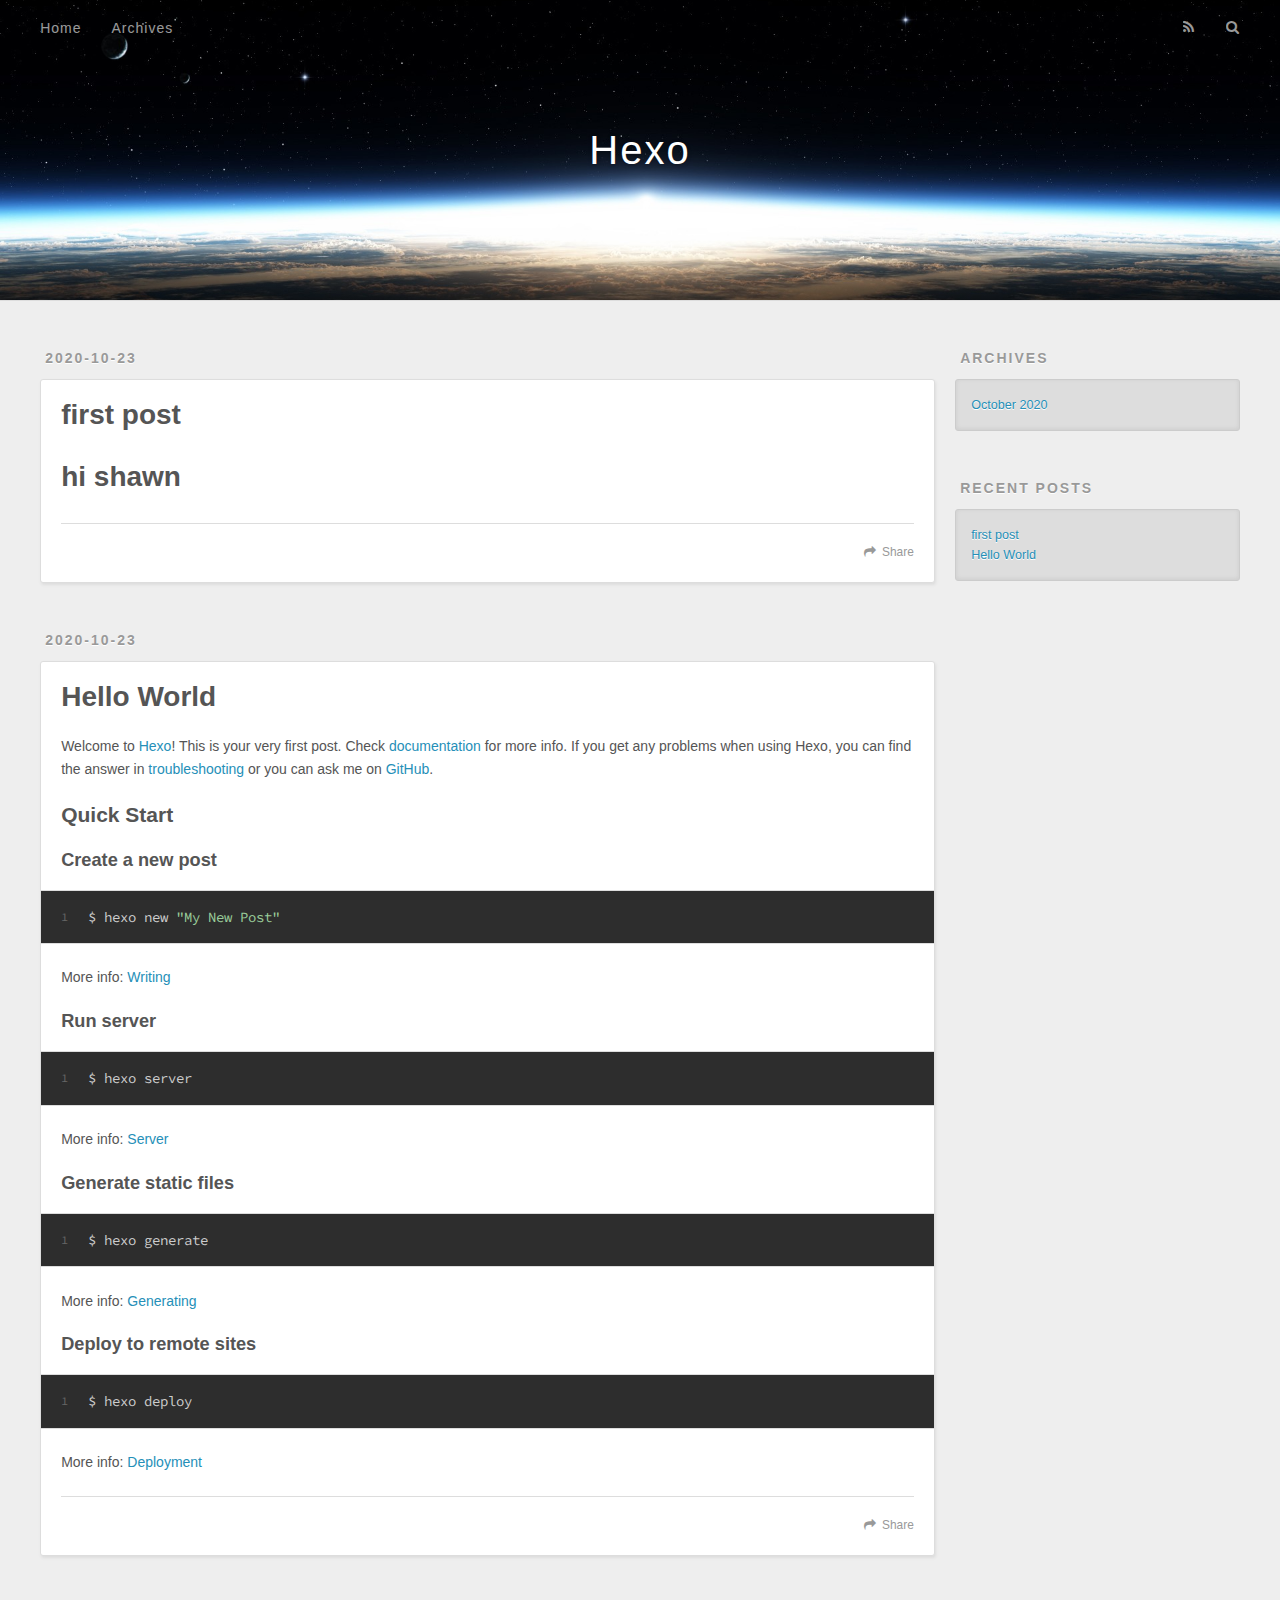
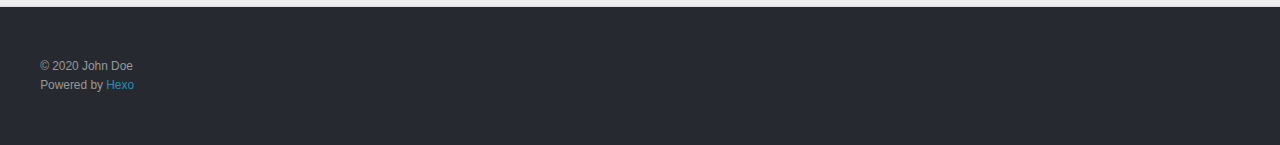
==== index.html @ 7f212860 "Site updated: 2020-10-23 19:39:56" ====
<!DOCTYPE html>
<html>
<head>
  <meta charset="utf-8">
  

  
  <title>Hexo</title>
  <meta name="viewport" content="width=device-width, initial-scale=1, maximum-scale=1">
  <meta property="og:type" content="website">
<meta property="og:title" content="Hexo">
<meta property="og:url" content="http://example.com/index.html">
<meta property="og:site_name" content="Hexo">
<meta property="og:locale" content="en_US">
<meta property="article:author" content="John Doe">
<meta name="twitter:card" content="summary">
  
    <link rel="alternate" href="/atom.xml" title="Hexo" type="application/atom+xml">
  
  
    <link rel="icon" href="/favicon.png">
  
  
    <link href="//fonts.googleapis.com/css?family=Source+Code+Pro" rel="stylesheet" type="text/css">
  
  
<link rel="stylesheet" href="/css/style.css">

<meta name="generator" content="Hexo 5.2.0"></head>

<body>
  <div id="container">
    <div id="wrap">
      <header id="header">
  <div id="banner"></div>
  <div id="header-outer" class="outer">
    <div id="header-title" class="inner">
      <h1 id="logo-wrap">
        <a href="/" id="logo">Hexo</a>
      </h1>
      
    </div>
    <div id="header-inner" class="inner">
      <nav id="main-nav">
        <a id="main-nav-toggle" class="nav-icon"></a>
        
          <a class="main-nav-link" href="/">Home</a>
        
          <a class="main-nav-link" href="/archives">Archives</a>
        
      </nav>
      <nav id="sub-nav">
        
          <a id="nav-rss-link" class="nav-icon" href="/atom.xml" title="RSS Feed"></a>
        
        <a id="nav-search-btn" class="nav-icon" title="Search"></a>
      </nav>
      <div id="search-form-wrap">
        <form action="//google.com/search" method="get" accept-charset="UTF-8" class="search-form"><input type="search" name="q" class="search-form-input" placeholder="Search"><button type="submit" class="search-form-submit">&#xF002;</button><input type="hidden" name="sitesearch" value="http://example.com"></form>
      </div>
    </div>
  </div>
</header>
      <div class="outer">
        <section id="main">
  
    <article id="post-first-post" class="article article-type-post" itemscope itemprop="blogPost">
  <div class="article-meta">
    <a href="/2020/10/23/first-post/" class="article-date">
  <time datetime="2020-10-23T11:23:29.000Z" itemprop="datePublished">2020-10-23</time>
</a>
    
  </div>
  <div class="article-inner">
    
    
      <header class="article-header">
        
  
    <h1 itemprop="name">
      <a class="article-title" href="/2020/10/23/first-post/">first post</a>
    </h1>
  

      </header>
    
    <div class="article-entry" itemprop="articleBody">
      
        <h1 id="hi-shawn"><a href="#hi-shawn" class="headerlink" title="hi shawn"></a>hi shawn</h1>
      
    </div>
    <footer class="article-footer">
      <a data-url="http://example.com/2020/10/23/first-post/" data-id="ckgm62lxx0000e0sm3nnx39kf" class="article-share-link">Share</a>
      
      
    </footer>
  </div>
  
</article>


  
    <article id="post-hello-world" class="article article-type-post" itemscope itemprop="blogPost">
  <div class="article-meta">
    <a href="/2020/10/23/hello-world/" class="article-date">
  <time datetime="2020-10-23T11:11:29.892Z" itemprop="datePublished">2020-10-23</time>
</a>
    
  </div>
  <div class="article-inner">
    
    
      <header class="article-header">
        
  
    <h1 itemprop="name">
      <a class="article-title" href="/2020/10/23/hello-world/">Hello World</a>
    </h1>
  

      </header>
    
    <div class="article-entry" itemprop="articleBody">
      
        <p>Welcome to <a target="_blank" rel="noopener" href="https://hexo.io/">Hexo</a>! This is your very first post. Check <a target="_blank" rel="noopener" href="https://hexo.io/docs/">documentation</a> for more info. If you get any problems when using Hexo, you can find the answer in <a target="_blank" rel="noopener" href="https://hexo.io/docs/troubleshooting.html">troubleshooting</a> or you can ask me on <a target="_blank" rel="noopener" href="https://github.com/hexojs/hexo/issues">GitHub</a>.</p>
<h2 id="Quick-Start"><a href="#Quick-Start" class="headerlink" title="Quick Start"></a>Quick Start</h2><h3 id="Create-a-new-post"><a href="#Create-a-new-post" class="headerlink" title="Create a new post"></a>Create a new post</h3><figure class="highlight bash"><table><tr><td class="gutter"><pre><span class="line">1</span><br></pre></td><td class="code"><pre><span class="line">$ hexo new <span class="string">&quot;My New Post&quot;</span></span><br></pre></td></tr></table></figure>

<p>More info: <a target="_blank" rel="noopener" href="https://hexo.io/docs/writing.html">Writing</a></p>
<h3 id="Run-server"><a href="#Run-server" class="headerlink" title="Run server"></a>Run server</h3><figure class="highlight bash"><table><tr><td class="gutter"><pre><span class="line">1</span><br></pre></td><td class="code"><pre><span class="line">$ hexo server</span><br></pre></td></tr></table></figure>

<p>More info: <a target="_blank" rel="noopener" href="https://hexo.io/docs/server.html">Server</a></p>
<h3 id="Generate-static-files"><a href="#Generate-static-files" class="headerlink" title="Generate static files"></a>Generate static files</h3><figure class="highlight bash"><table><tr><td class="gutter"><pre><span class="line">1</span><br></pre></td><td class="code"><pre><span class="line">$ hexo generate</span><br></pre></td></tr></table></figure>

<p>More info: <a target="_blank" rel="noopener" href="https://hexo.io/docs/generating.html">Generating</a></p>
<h3 id="Deploy-to-remote-sites"><a href="#Deploy-to-remote-sites" class="headerlink" title="Deploy to remote sites"></a>Deploy to remote sites</h3><figure class="highlight bash"><table><tr><td class="gutter"><pre><span class="line">1</span><br></pre></td><td class="code"><pre><span class="line">$ hexo deploy</span><br></pre></td></tr></table></figure>

<p>More info: <a target="_blank" rel="noopener" href="https://hexo.io/docs/one-command-deployment.html">Deployment</a></p>

      
    </div>
    <footer class="article-footer">
      <a data-url="http://example.com/2020/10/23/hello-world/" data-id="ckgm5n1cx0000iwsm35um00gy" class="article-share-link">Share</a>
      
      
    </footer>
  </div>
  
</article>


  


</section>
        
          <aside id="sidebar">
  
    

  
    

  
    
  
    
  <div class="widget-wrap">
    <h3 class="widget-title">Archives</h3>
    <div class="widget">
      <ul class="archive-list"><li class="archive-list-item"><a class="archive-list-link" href="/archives/2020/10/">October 2020</a></li></ul>
    </div>
  </div>


  
    
  <div class="widget-wrap">
    <h3 class="widget-title">Recent Posts</h3>
    <div class="widget">
      <ul>
        
          <li>
            <a href="/2020/10/23/first-post/">first post</a>
          </li>
        
          <li>
            <a href="/2020/10/23/hello-world/">Hello World</a>
          </li>
        
      </ul>
    </div>
  </div>

  
</aside>
        
      </div>
      <footer id="footer">
  
  <div class="outer">
    <div id="footer-info" class="inner">
      &copy; 2020 John Doe<br>
      Powered by <a href="http://hexo.io/" target="_blank">Hexo</a>
    </div>
  </div>
</footer>
    </div>
    <nav id="mobile-nav">
  
    <a href="/" class="mobile-nav-link">Home</a>
  
    <a href="/archives" class="mobile-nav-link">Archives</a>
  
</nav>
    

<script src="//ajax.googleapis.com/ajax/libs/jquery/2.0.3/jquery.min.js"></script>


  
<link rel="stylesheet" href="/fancybox/jquery.fancybox.css">

  
<script src="/fancybox/jquery.fancybox.pack.js"></script>




<script src="/js/script.js"></script>




  </div>
</body>
</html>
---- css/style.css ----
body {
  width: 100%;
}
body:before,
body:after {
  content: "";
  display: table;
}
body:after {
  clear: both;
}
html,
body,
div,
span,
applet,
object,
iframe,
h1,
h2,
h3,
h4,
h5,
h6,
p,
blockquote,
pre,
a,
abbr,
acronym,
address,
big,
cite,
code,
del,
dfn,
em,
img,
ins,
kbd,
q,
s,
samp,
small,
strike,
strong,
sub,
sup,
tt,
var,
dl,
dt,
dd,
ol,
ul,
li,
fieldset,
form,
label,
legend,
table,
caption,
tbody,
tfoot,
thead,
tr,
th,
td {
  margin: 0;
  padding: 0;
  border: 0;
  outline: 0;
  font-weight: inherit;
  font-style: inherit;
  font-family: inherit;
  font-size: 100%;
  vertical-align: baseline;
}
body {
  line-height: 1;
  color: #000;
  background: #fff;
}
ol,
ul {
  list-style: none;
}
table {
  border-collapse: separate;
  border-spacing: 0;
  vertical-align: middle;
}
caption,
th,
td {
  text-align: left;
  font-weight: normal;
  vertical-align: middle;
}
a img {
  border: none;
}
input,
button {
  margin: 0;
  padding: 0;
}
input::-moz-focus-inner,
button::-moz-focus-inner {
  border: 0;
  padding: 0;
}
@font-face {
  font-family: FontAwesome;
  font-style: normal;
  font-weight: normal;
  src: url("fonts/fontawesome-webfont.eot?v=#4.0.3");
  src: url("fonts/fontawesome-webfont.eot?#iefix&v=#4.0.3") format("embedded-opentype"), url("fonts/fontawesome-webfont.woff?v=#4.0.3") format("woff"), url("fonts/fontawesome-webfont.ttf?v=#4.0.3") format("truetype"), url("fonts/fontawesome-webfont.svg#fontawesomeregular?v=#4.0.3") format("svg");
}
html,
body,
#container {
  height: 100%;
}
body {
  background: #eee;
  font: 14px -apple-system, BlinkMacSystemFont, "Segoe UI", "Roboto", "Oxygen", "Ubuntu", "Cantarell", "Fira Sans", "Droid Sans", "Helvetica Neue", sans-serif;
  -webkit-text-size-adjust: 100%;
}
.outer {
  max-width: 1220px;
  margin: 0 auto;
  padding: 0 20px;
}
.outer:before,
.outer:after {
  content: "";
  display: table;
}
.outer:after {
  clear: both;
}
.inner {
  display: inline;
  float: left;
  width: 98.33333333333333%;
  margin: 0 0.833333333333333%;
}
.left,
.alignleft {
  float: left;
}
.right,
.alignright {
  float: right;
}
.clear {
  clear: both;
}
#container {
  position: relative;
}
.mobile-nav-on {
  overflow: hidden;
}
#wrap {
  height: 100%;
  width: 100%;
  position: absolute;
  top: 0;
  left: 0;
  -webkit-transition: 0.2s ease-out;
  -moz-transition: 0.2s ease-out;
  -ms-transition: 0.2s ease-out;
  transition: 0.2s ease-out;
  z-index: 1;
  background: #eee;
}
.mobile-nav-on #wrap {
  left: 280px;
}
@media screen and (min-width: 768px) {
  #main {
    display: inline;
    float: left;
    width: 73.33333333333333%;
    margin: 0 0.833333333333333%;
  }
}
.article-date,
.article-category-link,
.archive-year,
.widget-title {
  text-decoration: none;
  text-transform: uppercase;
  letter-spacing: 2px;
  color: #999;
  margin-bottom: 1em;
  margin-left: 5px;
  line-height: 1em;
  text-shadow: 0 1px #fff;
  font-weight: bold;
}
.article-inner,
.archive-article-inner {
  background: #fff;
  -webkit-box-shadow: 1px 2px 3px #ddd;
  box-shadow: 1px 2px 3px #ddd;
  border: 1px solid #ddd;
  border-radius: 3px;
}
.article-entry h1,
.widget h1 {
  font-size: 2em;
}
.article-entry h2,
.widget h2 {
  font-size: 1.5em;
}
.article-entry h3,
.widget h3 {
  font-size: 1.3em;
}
.article-entry h4,
.widget h4 {
  font-size: 1.2em;
}
.article-entry h5,
.widget h5 {
  font-size: 1em;
}
.article-entry h6,
.widget h6 {
  font-size: 1em;
  color: #999;
}
.article-entry hr,
.widget hr {
  border: 1px dashed #ddd;
}
.article-entry strong,
.widget strong {
  font-weight: bold;
}
.article-entry em,
.widget em,
.article-entry cite,
.widget cite {
  font-style: italic;
}
.article-entry sup,
.widget sup,
.article-entry sub,
.widget sub {
  font-size: 0.75em;
  line-height: 0;
  position: relative;
  vertical-align: baseline;
}
.article-entry sup,
.widget sup {
  top: -0.5em;
}
.article-entry sub,
.widget sub {
  bottom: -0.2em;
}
.article-entry small,
.widget small {
  font-size: 0.85em;
}
.article-entry acronym,
.widget acronym,
.article-entry abbr,
.widget abbr {
  border-bottom: 1px dotted;
}
.article-entry ul,
.widget ul,
.article-entry ol,
.widget ol,
.article-entry dl,
.widget dl {
  margin: 0 20px;
  line-height: 1.6em;
}
.article-entry ul ul,
.widget ul ul,
.article-entry ol ul,
.widget ol ul,
.article-entry ul ol,
.widget ul ol,
.article-entry ol ol,
.widget ol ol {
  margin-top: 0;
  margin-bottom: 0;
}
.article-entry ul,
.widget ul {
  list-style: disc;
}
.article-entry ol,
.widget ol {
  list-style: decimal;
}
.article-entry dt,
.widget dt {
  font-weight: bold;
}
#header {
  height: 300px;
  position: relative;
  border-bottom: 1px solid #ddd;
}
#header:before,
#header:after {
  content: "";
  position: absolute;
  left: 0;
  right: 0;
  height: 40px;
}
#header:before {
  top: 0;
  background: -webkit-linear-gradient(rgba(0,0,0,0.2), transparent);
  background: -moz-linear-gradient(rgba(0,0,0,0.2), transparent);
  background: -ms-linear-gradient(rgba(0,0,0,0.2), transparent);
  background: linear-gradient(rgba(0,0,0,0.2), transparent);
}
#header:after {
  bottom: 0;
  background: -webkit-linear-gradient(transparent, rgba(0,0,0,0.2));
  background: -moz-linear-gradient(transparent, rgba(0,0,0,0.2));
  background: -ms-linear-gradient(transparent, rgba(0,0,0,0.2));
  background: linear-gradient(transparent, rgba(0,0,0,0.2));
}
#header-outer {
  height: 100%;
  position: relative;
}
#header-inner {
  position: relative;
  overflow: hidden;
}
#banner {
  position: absolute;
  top: 0;
  left: 0;
  width: 100%;
  height: 100%;
  background: url("images/banner.jpg") center #000;
  -webkit-background-size: cover;
  -moz-background-size: cover;
  background-size: cover;
  z-index: -1;
}
#header-title {
  text-align: center;
  height: 40px;
  position: absolute;
  top: 50%;
  left: 0;
  margin-top: -20px;
}
#logo,
#subtitle {
  text-decoration: none;
  color: #fff;
  font-weight: 300;
  text-shadow: 0 1px 4px rgba(0,0,0,0.3);
}
#logo {
  font-size: 40px;
  line-height: 40px;
  letter-spacing: 2px;
}
#subtitle {
  font-size: 16px;
  line-height: 16px;
  letter-spacing: 1px;
}
#subtitle-wrap {
  margin-top: 16px;
}
#main-nav {
  float: left;
  margin-left: -15px;
}
.nav-icon,
.main-nav-link {
  float: left;
  color: #fff;
  opacity: 0.6;
  text-decoration: none;
  text-shadow: 0 1px rgba(0,0,0,0.2);
  -webkit-transition: opacity 0.2s;
  -moz-transition: opacity 0.2s;
  -ms-transition: opacity 0.2s;
  transition: opacity 0.2s;
  display: block;
  padding: 20px 15px;
}
.nav-icon:hover,
.main-nav-link:hover {
  opacity: 1;
}
.nav-icon {
  font-family: FontAwesome;
  text-align: center;
  font-size: 14px;
  width: 14px;
  height: 14px;
  padding: 20px 15px;
  position: relative;
  cursor: pointer;
}
.main-nav-link {
  font-weight: 300;
  letter-spacing: 1px;
}
@media screen and (max-width: 479px) {
  .main-nav-link {
    display: none;
  }
}
#main-nav-toggle {
  display: none;
}
#main-nav-toggle:before {
  content: "\f0c9";
}
@media screen and (max-width: 479px) {
  #main-nav-toggle {
    display: block;
  }
}
#sub-nav {
  float: right;
  margin-right: -15px;
}
#nav-rss-link:before {
  content: "\f09e";
}
#nav-search-btn:before {
  content: "\f002";
}
#search-form-wrap {
  position: absolute;
  top: 15px;
  width: 150px;
  height: 30px;
  right: -150px;
  opacity: 0;
  -webkit-transition: 0.2s ease-out;
  -moz-transition: 0.2s ease-out;
  -ms-transition: 0.2s ease-out;
  transition: 0.2s ease-out;
}
#search-form-wrap.on {
  opacity: 1;
  right: 0;
}
@media screen and (max-width: 479px) {
  #search-form-wrap {
    width: 100%;
    right: -100%;
  }
}
.search-form {
  position: absolute;
  top: 0;
  left: 0;
  right: 0;
  background: #fff;
  padding: 5px 15px;
  border-radius: 15px;
  -webkit-box-shadow: 0 0 10px rgba(0,0,0,0.3);
  box-shadow: 0 0 10px rgba(0,0,0,0.3);
}
.search-form-input {
  border: none;
  background: none;
  color: #555;
  width: 100%;
  font: 13px -apple-system, BlinkMacSystemFont, "Segoe UI", "Roboto", "Oxygen", "Ubuntu", "Cantarell", "Fira Sans", "Droid Sans", "Helvetica Neue", sans-serif;
  outline: none;
}
.search-form-input::-webkit-search-results-decoration,
.search-form-input::-webkit-search-cancel-button {
  -webkit-appearance: none;
}
.search-form-submit {
  position: absolute;
  top: 50%;
  right: 10px;
  margin-top: -7px;
  font: 13px FontAwesome;
  border: none;
  background: none;
  color: #bbb;
  cursor: pointer;
}
.search-form-submit:hover,
.search-form-submit:focus {
  color: #777;
}
.article {
  margin: 50px 0;
}
.article-inner {
  overflow: hidden;
}
.article-meta:before,
.article-meta:after {
  content: "";
  display: table;
}
.article-meta:after {
  clear: both;
}
.article-date {
  float: left;
}
.article-category {
  float: left;
  line-height: 1em;
  color: #ccc;
  text-shadow: 0 1px #fff;
  margin-left: 8px;
}
.article-category:before {
  content: "\2022";
}
.article-category-link {
  margin: 0 12px 1em;
}
.article-header {
  padding: 20px 20px 0;
}
.article-title {
  text-decoration: none;
  font-size: 2em;
  font-weight: bold;
  color: #555;
  line-height: 1.1em;
  -webkit-transition: color 0.2s;
  -moz-transition: color 0.2s;
  -ms-transition: color 0.2s;
  transition: color 0.2s;
}
a.article-title:hover {
  color: #258fb8;
}
.article-entry {
  color: #555;
  padding: 0 20px;
}
.article-entry:before,
.article-entry:after {
  content: "";
  display: table;
}
.article-entry:after {
  clear: both;
}
.article-entry p,
.article-entry table {
  line-height: 1.6em;
  margin: 1.6em 0;
}
.article-entry h1,
.article-entry h2,
.article-entry h3,
.article-entry h4,
.article-entry h5,
.article-entry h6 {
  font-weight: bold;
}
.article-entry h1,
.article-entry h2,
.article-entry h3,
.article-entry h4,
.article-entry h5,
.article-entry h6 {
  line-height: 1.1em;
  margin: 1.1em 0;
}
.article-entry a {
  color: #258fb8;
  text-decoration: none;
}
.article-entry a:hover {
  text-decoration: underline;
}
.article-entry ul,
.article-entry ol,
.article-entry dl {
  margin-top: 1.6em;
  margin-bottom: 1.6em;
}
.article-entry img,
.article-entry video {
  max-width: 100%;
  height: auto;
  display: block;
  margin: auto;
}
.article-entry iframe {
  border: none;
}
.article-entry table {
  width: 100%;
  border-collapse: collapse;
  border-spacing: 0;
}
.article-entry th {
  font-weight: bold;
  border-bottom: 3px solid #ddd;
  padding-bottom: 0.5em;
}
.article-entry td {
  border-bottom: 1px solid #ddd;
  padding: 10px 0;
}
.article-entry blockquote {
  font-family: Georgia, "Times New Roman", serif;
  font-size: 1.4em;
  margin: 1.6em 20px;
  text-align: center;
}
.article-entry blockquote footer {
  font-size: 14px;
  margin: 1.6em 0;
  font-family: -apple-system, BlinkMacSystemFont, "Segoe UI", "Roboto", "Oxygen", "Ubuntu", "Cantarell", "Fira Sans", "Droid Sans", "Helvetica Neue", sans-serif;
}
.article-entry blockquote footer cite:before {
  content: "—";
  padding: 0 0.5em;
}
.article-entry .pullquote {
  text-align: left;
  width: 45%;
  margin: 0;
}
.article-entry .pullquote.left {
  margin-left: 0.5em;
  margin-right: 1em;
}
.article-entry .pullquote.right {
  margin-right: 0.5em;
  margin-left: 1em;
}
.article-entry .caption {
  color: #999;
  display: block;
  font-size: 0.9em;
  margin-top: 0.5em;
  position: relative;
  text-align: center;
}
.article-entry .video-container {
  position: relative;
  padding-top: 56.25%;
  height: 0;
  overflow: hidden;
}
.article-entry .video-container iframe,
.article-entry .video-container object,
.article-entry .video-container embed {
  position: absolute;
  top: 0;
  left: 0;
  width: 100%;
  height: 100%;
  margin-top: 0;
}
.article-more-link a {
  display: inline-block;
  line-height: 1em;
  padding: 6px 15px;
  border-radius: 15px;
  background: #eee;
  color: #999;
  text-shadow: 0 1px #fff;
  text-decoration: none;
}
.article-more-link a:hover {
  background: #258fb8;
  color: #fff;
  text-decoration: none;
  text-shadow: 0 1px #1e7293;
}
.article-footer {
  font-size: 0.85em;
  line-height: 1.6em;
  border-top: 1px solid #ddd;
  padding-top: 1.6em;
  margin: 0 20px 20px;
}
.article-footer:before,
.article-footer:after {
  content: "";
  display: table;
}
.article-footer:after {
  clear: both;
}
.article-footer a {
  color: #999;
  text-decoration: none;
}
.article-footer a:hover {
  color: #555;
}
.article-tag-list-item {
  float: left;
  margin-right: 10px;
}
.article-tag-list-link:before {
  content: "#";
}
.article-comment-link {
  float: right;
}
.article-comment-link:before {
  content: "\f075";
  font-family: FontAwesome;
  padding-right: 8px;
}
.article-share-link {
  cursor: pointer;
  float: right;
  margin-left: 20px;
}
.article-share-link:before {
  content: "\f064";
  font-family: FontAwesome;
  padding-right: 6px;
}
#article-nav {
  position: relative;
}
#article-nav:before,
#article-nav:after {
  content: "";
  display: table;
}
#article-nav:after {
  clear: both;
}
@media screen and (min-width: 768px) {
  #article-nav {
    margin: 50px 0;
  }
  #article-nav:before {
    width: 8px;
    height: 8px;
    position: absolute;
    top: 50%;
    left: 50%;
    margin-top: -4px;
    margin-left: -4px;
    content: "";
    border-radius: 50%;
    background: #ddd;
    -webkit-box-shadow: 0 1px 2px #fff;
    box-shadow: 0 1px 2px #fff;
  }
}
.article-nav-link-wrap {
  text-decoration: none;
  text-shadow: 0 1px #fff;
  color: #999;
  -webkit-box-sizing: border-box;
  -moz-box-sizing: border-box;
  box-sizing: border-box;
  margin-top: 50px;
  text-align: center;
  display: block;
}
.article-nav-link-wrap:hover {
  color: #555;
}
@media screen and (min-width: 768px) {
  .article-nav-link-wrap {
    width: 50%;
    margin-top: 0;
  }
}
@media screen and (min-width: 768px) {
  #article-nav-newer {
    float: left;
    text-align: right;
    padding-right: 20px;
  }
}
@media screen and (min-width: 768px) {
  #article-nav-older {
    float: right;
    text-align: left;
    padding-left: 20px;
  }
}
.article-nav-caption {
  text-transform: uppercase;
  letter-spacing: 2px;
  color: #ddd;
  line-height: 1em;
  font-weight: bold;
}
#article-nav-newer .article-nav-caption {
  margin-right: -2px;
}
.article-nav-title {
  font-size: 0.85em;
  line-height: 1.6em;
  margin-top: 0.5em;
}
.article-share-box {
  position: absolute;
  display: none;
  background: #fff;
  -webkit-box-shadow: 1px 2px 10px rgba(0,0,0,0.2);
  box-shadow: 1px 2px 10px rgba(0,0,0,0.2);
  border-radius: 3px;
  margin-left: -145px;
  overflow: hidden;
  z-index: 1;
}
.article-share-box.on {
  display: block;
}
.article-share-input {
  width: 100%;
  background: none;
  -webkit-box-sizing: border-box;
  -moz-box-sizing: border-box;
  box-sizing: border-box;
  font: 14px -apple-system, BlinkMacSystemFont, "Segoe UI", "Roboto", "Oxygen", "Ubuntu", "Cantarell", "Fira Sans", "Droid Sans", "Helvetica Neue", sans-serif;
  padding: 0 15px;
  color: #555;
  outline: none;
  border: 1px solid #ddd;
  border-radius: 3px 3px 0 0;
  height: 36px;
  line-height: 36px;
}
.article-share-links {
  background: #eee;
}
.article-share-links:before,
.article-share-links:after {
  content: "";
  display: table;
}
.article-share-links:after {
  clear: both;
}
.article-share-twitter,
.article-share-facebook,
.article-share-pinterest,
.article-share-google {
  width: 50px;
  height: 36px;
  display: block;
  float: left;
  position: relative;
  color: #999;
  text-shadow: 0 1px #fff;
}
.article-share-twitter:before,
.article-share-facebook:before,
.article-share-pinterest:before,
.article-share-google:before {
  font-size: 20px;
  font-family: FontAwesome;
  width: 20px;
  height: 20px;
  position: absolute;
  top: 50%;
  left: 50%;
  margin-top: -10px;
  margin-left: -10px;
  text-align: center;
}
.article-share-twitter:hover,
.article-share-facebook:hover,
.article-share-pinterest:hover,
.article-share-google:hover {
  color: #fff;
}
.article-share-twitter:before {
  content: "\f099";
}
.article-share-twitter:hover {
  background: #00aced;
  text-shadow: 0 1px #008abe;
}
.article-share-facebook:before {
  content: "\f09a";
}
.article-share-facebook:hover {
  background: #3b5998;
  text-shadow: 0 1px #2f477a;
}
.article-share-pinterest:before {
  content: "\f0d2";
}
.article-share-pinterest:hover {
  background: #cb2027;
  text-shadow: 0 1px #a21a1f;
}
.article-share-google:before {
  content: "\f0d5";
}
.article-share-google:hover {
  background: #dd4b39;
  text-shadow: 0 1px #be3221;
}
.article-gallery {
  background: #000;
  position: relative;
}
.article-gallery-photos {
  position: relative;
  overflow: hidden;
}
.article-gallery-img {
  display: none;
  max-width: 100%;
}
.article-gallery-img:first-child {
  display: block;
}
.article-gallery-img.loaded {
  position: absolute;
  display: block;
}
.article-gallery-img img {
  display: block;
  max-width: 100%;
  margin: 0 auto;
}
#comments {
  background: #fff;
  -webkit-box-shadow: 1px 2px 3px #ddd;
  box-shadow: 1px 2px 3px #ddd;
  padding: 20px;
  border: 1px solid #ddd;
  border-radius: 3px;
  margin: 50px 0;
}
#comments a {
  color: #258fb8;
}
.archives-wrap {
  margin: 50px 0;
}
.archives:before,
.archives:after {
  content: "";
  display: table;
}
.archives:after {
  clear: both;
}
.archive-year-wrap {
  margin-bottom: 1em;
}
.archives {
  -webkit-column-gap: 10px;
  -moz-column-gap: 10px;
  column-gap: 10px;
}
@media screen and (min-width: 480px) and (max-width: 767px) {
  .archives {
    -webkit-column-count: 2;
    -moz-column-count: 2;
    column-count: 2;
  }
}
@media screen and (min-width: 768px) {
  .archives {
    -webkit-column-count: 3;
    -moz-column-count: 3;
    column-count: 3;
  }
}
.archive-article {
  -webkit-column-break-inside: avoid;
  page-break-inside: avoid;
  overflow: hidden;
  break-inside: avoid-column;
}
.archive-article-inner {
  padding: 10px;
  margin-bottom: 15px;
}
.archive-article-title {
  text-decoration: none;
  font-weight: bold;
  color: #555;
  -webkit-transition: color 0.2s;
  -moz-transition: color 0.2s;
  -ms-transition: color 0.2s;
  transition: color 0.2s;
  line-height: 1.6em;
}
.archive-article-title:hover {
  color: #258fb8;
}
.archive-article-footer {
  margin-top: 1em;
}
.archive-article-date {
  color: #999;
  text-decoration: none;
  font-size: 0.85em;
  line-height: 1em;
  margin-bottom: 0.5em;
  display: block;
}
#page-nav {
  margin: 50px auto;
  background: #fff;
  -webkit-box-shadow: 1px 2px 3px #ddd;
  box-shadow: 1px 2px 3px #ddd;
  border: 1px solid #ddd;
  border-radius: 3px;
  text-align: center;
  color: #999;
  overflow: hidden;
}
#page-nav:before,
#page-nav:after {
  content: "";
  display: table;
}
#page-nav:after {
  clear: both;
}
#page-nav a,
#page-nav span {
  padding: 10px 20px;
  line-height: 1;
  height: 2ex;
}
#page-nav a {
  color: #999;
  text-decoration: none;
}
#page-nav a:hover {
  background: #999;
  color: #fff;
}
#page-nav .prev {
  float: left;
}
#page-nav .next {
  float: right;
}
#page-nav .page-number {
  display: inline-block;
}
@media screen and (max-width: 479px) {
  #page-nav .page-number {
    display: none;
  }
}
#page-nav .current {
  color: #555;
  font-weight: bold;
}
#page-nav .space {
  color: #ddd;
}
#footer {
  background: #262a30;
  padding: 50px 0;
  border-top: 1px solid #ddd;
  color: #999;
}
#footer a {
  color: #258fb8;
  text-decoration: none;
}
#footer a:hover {
  text-decoration: underline;
}
#footer-info {
  line-height: 1.6em;
  font-size: 0.85em;
}
.article-entry pre,
.article-entry .highlight {
  background: #2d2d2d;
  margin: 0 -20px;
  padding: 15px 20px;
  border-style: solid;
  border-color: #ddd;
  border-width: 1px 0;
  overflow: auto;
  color: #ccc;
  line-height: 22.400000000000002px;
}
.article-entry .highlight .gutter pre,
.article-entry .gist .gist-file .gist-data .line-numbers {
  color: #666;
  font-size: 0.85em;
}
.article-entry pre,
.article-entry code {
  font-family: "Source Code Pro", Consolas, Monaco, Menlo, Consolas, monospace;
}
.article-entry code {
  background: #eee;
  text-shadow: 0 1px #fff;
  padding: 0 0.3em;
}
.article-entry pre code {
  background: none;
  text-shadow: none;
  padding: 0;
}
.article-entry .highlight pre {
  border: none;
  margin: 0;
  padding: 0;
}
.article-entry .highlight table {
  margin: 0;
  width: auto;
}
.article-entry .highlight td {
  border: none;
  padding: 0;
}
.article-entry .highlight figcaption {
  font-size: 0.85em;
  color: #999;
  line-height: 1em;
  margin-bottom: 1em;
}
.article-entry .highlight figcaption:before,
.article-entry .highlight figcaption:after {
  content: "";
  display: table;
}
.article-entry .highlight figcaption:after {
  clear: both;
}
.article-entry .highlight figcaption a {
  float: right;
}
.article-entry .highlight .gutter pre {
  text-align: right;
  padding-right: 20px;
}
.article-entry .highlight .line {
  height: 22.400000000000002px;
}
.article-entry .highlight .line.marked {
  background: #515151;
}
.article-entry .gist {
  margin: 0 -20px;
  border-style: solid;
  border-color: #ddd;
  border-width: 1px 0;
  background: #2d2d2d;
  padding: 15px 20px 15px 0;
}
.article-entry .gist .gist-file {
  border: none;
  font-family: "Source Code Pro", Consolas, Monaco, Menlo, Consolas, monospace;
  margin: 0;
}
.article-entry .gist .gist-file .gist-data {
  background: none;
  border: none;
}
.article-entry .gist .gist-file .gist-data .line-numbers {
  background: none;
  border: none;
  padding: 0 20px 0 0;
}
.article-entry .gist .gist-file .gist-data .line-data {
  padding: 0 !important;
}
.article-entry .gist .gist-file .highlight {
  margin: 0;
  padding: 0;
  border: none;
}
.article-entry .gist .gist-file .gist-meta {
  background: #2d2d2d;
  color: #999;
  font: 0.85em -apple-system, BlinkMacSystemFont, "Segoe UI", "Roboto", "Oxygen", "Ubuntu", "Cantarell", "Fira Sans", "Droid Sans", "Helvetica Neue", sans-serif;
  text-shadow: 0 0;
  padding: 0;
  margin-top: 1em;
  margin-left: 20px;
}
.article-entry .gist .gist-file .gist-meta a {
  color: #258fb8;
  font-weight: normal;
}
.article-entry .gist .gist-file .gist-meta a:hover {
  text-decoration: underline;
}
pre .comment,
pre .title {
  color: #999;
}
pre .variable,
pre .attribute,
pre .tag,
pre .regexp,
pre .ruby .constant,
pre .xml .tag .title,
pre .xml .pi,
pre .xml .doctype,
pre .html .doctype,
pre .css .id,
pre .css .class,
pre .css .pseudo {
  color: #f2777a;
}
pre .number,
pre .preprocessor,
pre .built_in,
pre .literal,
pre .params,
pre .constant {
  color: #f99157;
}
pre .class,
pre .ruby .class .title,
pre .css .rules .attribute {
  color: #9c9;
}
pre .string,
pre .value,
pre .inheritance,
pre .header,
pre .ruby .symbol,
pre .xml .cdata {
  color: #9c9;
}
pre .css .hexcolor {
  color: #6cc;
}
pre .function,
pre .python .decorator,
pre .python .title,
pre .ruby .function .title,
pre .ruby .title .keyword,
pre .perl .sub,
pre .javascript .title,
pre .coffeescript .title {
  color: #69c;
}
pre .keyword,
pre .javascript .function {
  color: #c9c;
}
@media screen and (max-width: 479px) {
  #mobile-nav {
    position: absolute;
    top: 0;
    left: 0;
    width: 280px;
    height: 100%;
    background: #191919;
    border-right: 1px solid #fff;
  }
}
@media screen and (max-width: 479px) {
  .mobile-nav-link {
    display: block;
    color: #999;
    text-decoration: none;
    padding: 15px 20px;
    font-weight: bold;
  }
  .mobile-nav-link:hover {
    color: #fff;
  }
}
@media screen and (min-width: 768px) {
  #sidebar {
    display: inline;
    float: left;
    width: 23.333333333333332%;
    margin: 0 0.833333333333333%;
  }
}
.widget-wrap {
  margin: 50px 0;
}
.widget {
  color: #777;
  text-shadow: 0 1px #fff;
  background: #ddd;
  -webkit-box-shadow: 0 -1px 4px #ccc inset;
  box-shadow: 0 -1px 4px #ccc inset;
  border: 1px solid #ccc;
  padding: 15px;
  border-radius: 3px;
}
.widget a {
  color: #258fb8;
  text-decoration: none;
}
.widget a:hover {
  text-decoration: underline;
}
.widget ul ul,
.widget ol ul,
.widget dl ul,
.widget ul ol,
.widget ol ol,
.widget dl ol,
.widget ul dl,
.widget ol dl,
.widget dl dl {
  margin-left: 15px;
  list-style: disc;
}
.widget {
  line-height: 1.6em;
  word-wrap: break-word;
  font-size: 0.9em;
}
.widget ul,
.widget ol {
  list-style: none;
  margin: 0;
}
.widget ul ul,
.widget ol ul,
.widget ul ol,
.widget ol ol {
  margin: 0 20px;
}
.widget ul ul,
.widget ol ul {
  list-style: disc;
}
.widget ul ol,
.widget ol ol {
  list-style: decimal;
}
.category-list-count,
.tag-list-count,
.archive-list-count {
  padding-left: 5px;
  color: #999;
  font-size: 0.85em;
}
.category-list-count:before,
.tag-list-count:before,
.archive-list-count:before {
  content: "(";
}
.category-list-count:after,
.tag-list-count:after,
.archive-list-count:after {
  content: ")";
}
.tagcloud a {
  margin-right: 5px;
  display: inline-block;
}
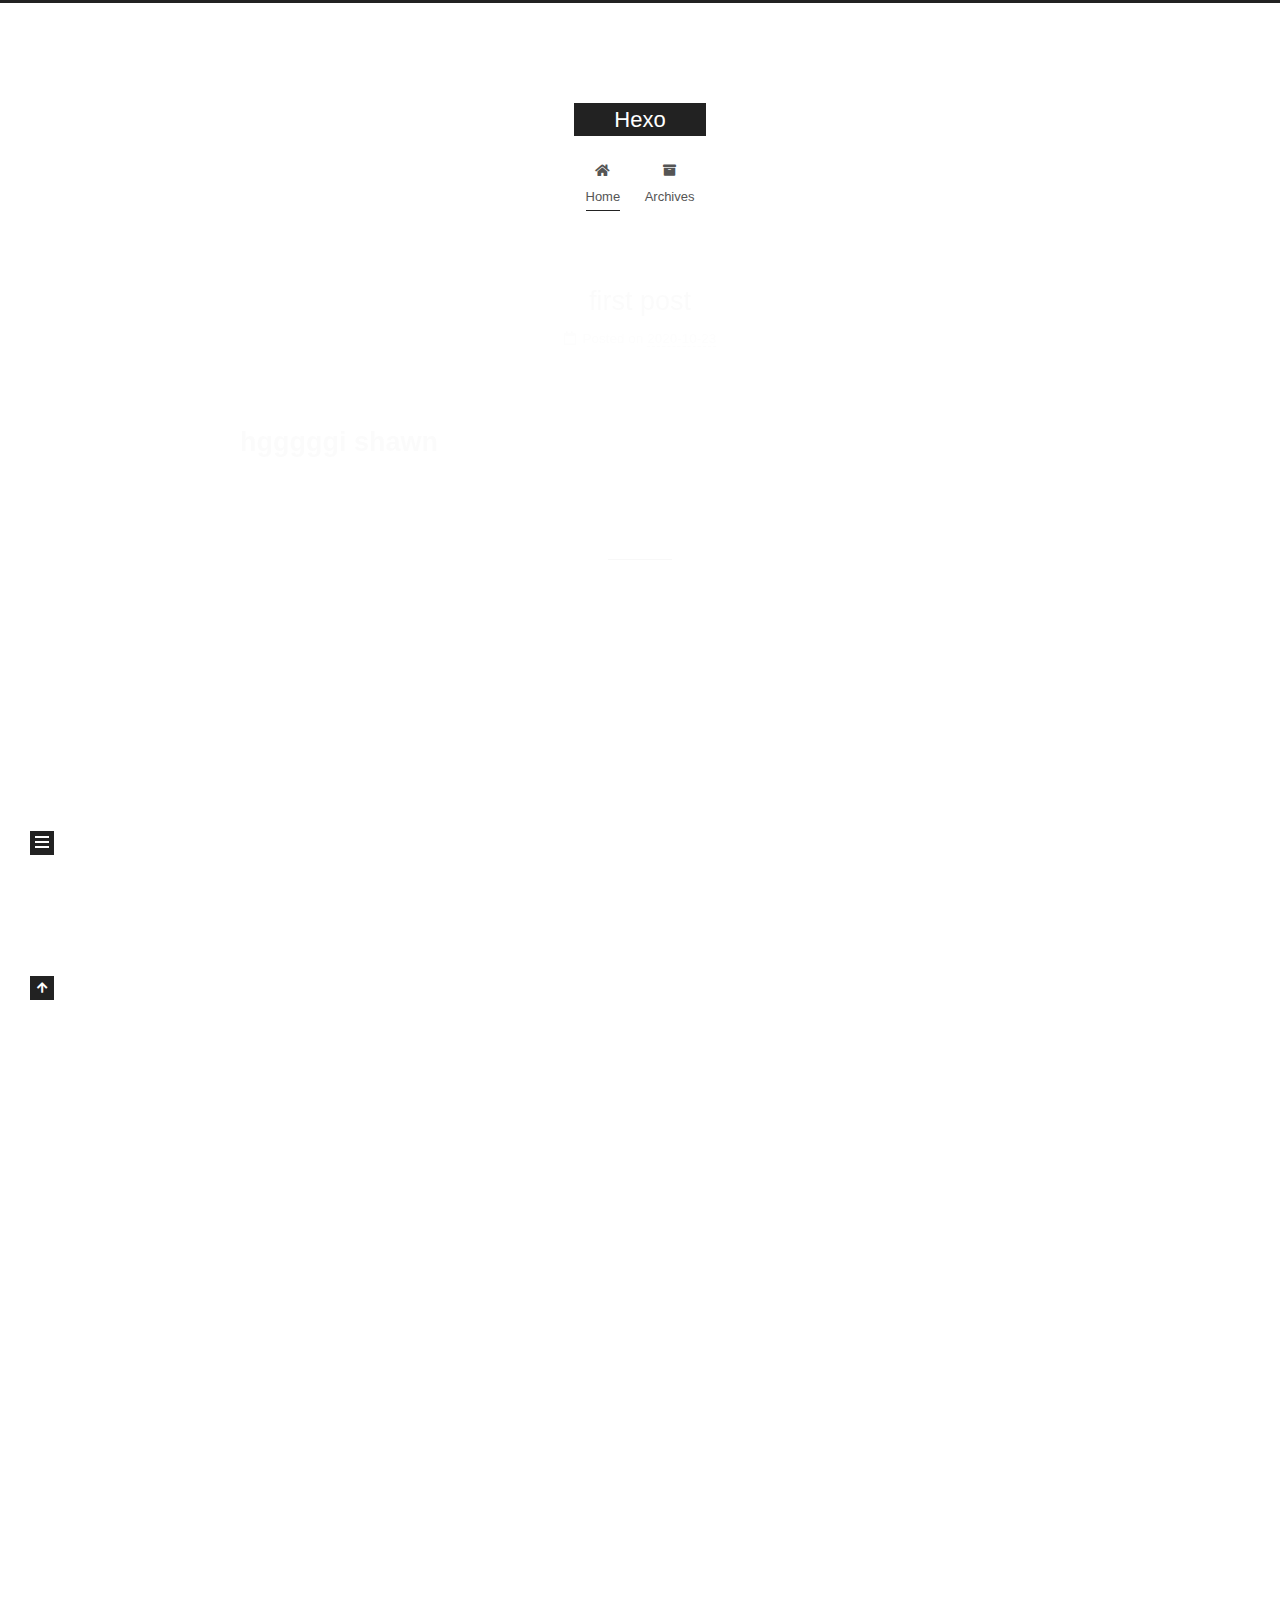
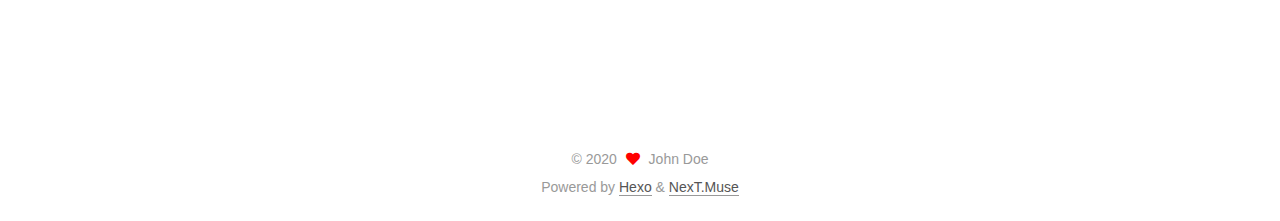
==== commit 2227cd76: "Site updated: 2020-10-23 20:16:23" ====
--- a/index.html
+++ b/index.html
@@ -1,12 +1,25 @@
 <!DOCTYPE html>
-<html>
+<html lang="en">
 <head>
-  <meta charset="utf-8">
-  
-
-  
-  <title>Hexo</title>
-  <meta name="viewport" content="width=device-width, initial-scale=1, maximum-scale=1">
+  <meta charset="UTF-8">
+<meta name="viewport" content="width=device-width, initial-scale=1, maximum-scale=2">
+<meta name="theme-color" content="#222">
+<meta name="generator" content="Hexo 5.2.0">
+  <link rel="apple-touch-icon" sizes="180x180" href="/images/apple-touch-icon-next.png">
+  <link rel="icon" type="image/png" sizes="32x32" href="/images/favicon-32x32-next.png">
+  <link rel="icon" type="image/png" sizes="16x16" href="/images/favicon-16x16-next.png">
+  <link rel="mask-icon" href="/images/logo.svg" color="#222">
+
+<link rel="stylesheet" href="/css/main.css">
+
+
+<link rel="stylesheet" href="/lib/font-awesome/css/all.min.css">
+
+<script id="hexo-configurations">
+    var NexT = window.NexT || {};
+    var CONFIG = {"hostname":"example.com","root":"/","scheme":"Muse","version":"7.8.0","exturl":false,"sidebar":{"position":"left","display":"post","padding":18,"offset":12,"onmobile":false},"copycode":{"enable":false,"show_result":false,"style":null},"back2top":{"enable":true,"sidebar":false,"scrollpercent":false},"bookmark":{"enable":false,"color":"#222","save":"auto"},"fancybox":false,"mediumzoom":false,"lazyload":false,"pangu":false,"comments":{"style":"tabs","active":null,"storage":true,"lazyload":false,"nav":null},"algolia":{"hits":{"per_page":10},"labels":{"input_placeholder":"Search for Posts","hits_empty":"We didn't find any results for the search: ${query}","hits_stats":"${hits} results found in ${time} ms"}},"localsearch":{"enable":false,"trigger":"auto","top_n_per_article":1,"unescape":false,"preload":false},"motion":{"enable":true,"async":false,"transition":{"post_block":"fadeIn","post_header":"slideDownIn","post_body":"slideDownIn","coll_header":"slideLeftIn","sidebar":"slideUpIn"}}};
+  </script>
+
   <meta property="og:type" content="website">
 <meta property="og:title" content="Hexo">
 <meta property="og:url" content="http://example.com/index.html">
@@ -14,115 +27,221 @@
 <meta property="og:locale" content="en_US">
 <meta property="article:author" content="John Doe">
 <meta name="twitter:card" content="summary">
-  
-    <link rel="alternate" href="/atom.xml" title="Hexo" type="application/atom+xml">
-  
-  
-    <link rel="icon" href="/favicon.png">
-  
-  
-    <link href="//fonts.googleapis.com/css?family=Source+Code+Pro" rel="stylesheet" type="text/css">
-  
-  
-<link rel="stylesheet" href="/css/style.css">
-
-<meta name="generator" content="Hexo 5.2.0"></head>
-
-<body>
-  <div id="container">
-    <div id="wrap">
-      <header id="header">
-  <div id="banner"></div>
-  <div id="header-outer" class="outer">
-    <div id="header-title" class="inner">
-      <h1 id="logo-wrap">
-        <a href="/" id="logo">Hexo</a>
-      </h1>
-      
+
+<link rel="canonical" href="http://example.com/">
+
+
+<script id="page-configurations">
+  // https://hexo.io/docs/variables.html
+  CONFIG.page = {
+    sidebar: "",
+    isHome : true,
+    isPost : false,
+    lang   : 'en'
+  };
+</script>
+
+  <title>Hexo</title>
+  
+
+
+
+
+
+
+  <noscript>
+  <style>
+  .use-motion .brand,
+  .use-motion .menu-item,
+  .sidebar-inner,
+  .use-motion .post-block,
+  .use-motion .pagination,
+  .use-motion .comments,
+  .use-motion .post-header,
+  .use-motion .post-body,
+  .use-motion .collection-header { opacity: initial; }
+
+  .use-motion .site-title,
+  .use-motion .site-subtitle {
+    opacity: initial;
+    top: initial;
+  }
+
+  .use-motion .logo-line-before i { left: initial; }
+  .use-motion .logo-line-after i { right: initial; }
+  </style>
+</noscript>
+
+</head>
+
+<body itemscope itemtype="http://schema.org/WebPage">
+  <div class="container use-motion">
+    <div class="headband"></div>
+
+    <header class="header" itemscope itemtype="http://schema.org/WPHeader">
+      <div class="header-inner"><div class="site-brand-container">
+  <div class="site-nav-toggle">
+    <div class="toggle" aria-label="Toggle navigation bar">
+      <span class="toggle-line toggle-line-first"></span>
+      <span class="toggle-line toggle-line-middle"></span>
+      <span class="toggle-line toggle-line-last"></span>
     </div>
-    <div id="header-inner" class="inner">
-      <nav id="main-nav">
-        <a id="main-nav-toggle" class="nav-icon"></a>
-        
-          <a class="main-nav-link" href="/">Home</a>
-        
-          <a class="main-nav-link" href="/archives">Archives</a>
-        
-      </nav>
-      <nav id="sub-nav">
-        
-          <a id="nav-rss-link" class="nav-icon" href="/atom.xml" title="RSS Feed"></a>
-        
-        <a id="nav-search-btn" class="nav-icon" title="Search"></a>
-      </nav>
-      <div id="search-form-wrap">
-        <form action="//google.com/search" method="get" accept-charset="UTF-8" class="search-form"><input type="search" name="q" class="search-form-input" placeholder="Search"><button type="submit" class="search-form-submit">&#xF002;</button><input type="hidden" name="sitesearch" value="http://example.com"></form>
-      </div>
+  </div>
+
+  <div class="site-meta">
+
+    <a href="/" class="brand" rel="start">
+      <span class="logo-line-before"><i></i></span>
+      <h1 class="site-title">Hexo</h1>
+      <span class="logo-line-after"><i></i></span>
+    </a>
+  </div>
+
+  <div class="site-nav-right">
+    <div class="toggle popup-trigger">
     </div>
   </div>
-</header>
-      <div class="outer">
-        <section id="main">
-  
-    <article id="post-first-post" class="article article-type-post" itemscope itemprop="blogPost">
-  <div class="article-meta">
-    <a href="/2020/10/23/first-post/" class="article-date">
-  <time datetime="2020-10-23T11:23:29.000Z" itemprop="datePublished">2020-10-23</time>
-</a>
-    
-  </div>
-  <div class="article-inner">
-    
-    
-      <header class="article-header">
-        
-  
-    <h1 itemprop="name">
-      <a class="article-title" href="/2020/10/23/first-post/">first post</a>
-    </h1>
-  
-
+</div>
+
+
+
+
+<nav class="site-nav">
+  <ul id="menu" class="main-menu menu">
+        <li class="menu-item menu-item-home">
+
+    <a href="/" rel="section"><i class="fa fa-home fa-fw"></i>Home</a>
+
+  </li>
+        <li class="menu-item menu-item-archives">
+
+    <a href="/archives/" rel="section"><i class="fa fa-archive fa-fw"></i>Archives</a>
+
+  </li>
+  </ul>
+</nav>
+
+
+
+
+</div>
+    </header>
+
+    
+  <div class="back-to-top">
+    <i class="fa fa-arrow-up"></i>
+    <span>0%</span>
+  </div>
+
+
+    <main class="main">
+      <div class="main-inner">
+        <div class="content-wrap">
+          
+
+          <div class="content index posts-expand">
+            
+      
+  
+  
+  <article itemscope itemtype="http://schema.org/Article" class="post-block" lang="en">
+    <link itemprop="mainEntityOfPage" href="http://example.com/2020/10/23/first-post/">
+
+    <span hidden itemprop="author" itemscope itemtype="http://schema.org/Person">
+      <meta itemprop="image" content="/images/avatar.gif">
+      <meta itemprop="name" content="John Doe">
+      <meta itemprop="description" content="">
+    </span>
+
+    <span hidden itemprop="publisher" itemscope itemtype="http://schema.org/Organization">
+      <meta itemprop="name" content="Hexo">
+    </span>
+      <header class="post-header">
+        <h2 class="post-title" itemprop="name headline">
+          
+            <a href="/2020/10/23/first-post/" class="post-title-link" itemprop="url">first post</a>
+        </h2>
+
+        <div class="post-meta">
+            <span class="post-meta-item">
+              <span class="post-meta-item-icon">
+                <i class="far fa-calendar"></i>
+              </span>
+              <span class="post-meta-item-text">Posted on</span>
+              
+
+              <time title="Created: 2020-10-23 19:23:29 / Modified: 20:15:20" itemprop="dateCreated datePublished" datetime="2020-10-23T19:23:29+08:00">2020-10-23</time>
+            </span>
+
+          
+
+        </div>
       </header>
-    
-    <div class="article-entry" itemprop="articleBody">
-      
-        <h1 id="hi-shawn"><a href="#hi-shawn" class="headerlink" title="hi shawn"></a>hi shawn</h1>
+
+    
+    
+    
+    <div class="post-body" itemprop="articleBody">
+
+      
+          <h1 id="hgggggi-shawn"><a href="#hgggggi-shawn" class="headerlink" title="hgggggi shawn"></a>hgggggi shawn</h1>
       
     </div>
-    <footer class="article-footer">
-      <a data-url="http://example.com/2020/10/23/first-post/" data-id="ckgm62lxx0000e0sm3nnx39kf" class="article-share-link">Share</a>
-      
-      
-    </footer>
-  </div>
-  
-</article>
-
-
-  
-    <article id="post-hello-world" class="article article-type-post" itemscope itemprop="blogPost">
-  <div class="article-meta">
-    <a href="/2020/10/23/hello-world/" class="article-date">
-  <time datetime="2020-10-23T11:11:29.892Z" itemprop="datePublished">2020-10-23</time>
-</a>
-    
-  </div>
-  <div class="article-inner">
-    
-    
-      <header class="article-header">
-        
-  
-    <h1 itemprop="name">
-      <a class="article-title" href="/2020/10/23/hello-world/">Hello World</a>
-    </h1>
-  
-
+
+    
+    
+    
+      <footer class="post-footer">
+        <div class="post-eof"></div>
+      </footer>
+  </article>
+  
+  
+  
+
+      
+  
+  
+  <article itemscope itemtype="http://schema.org/Article" class="post-block" lang="en">
+    <link itemprop="mainEntityOfPage" href="http://example.com/2020/10/23/hello-world/">
+
+    <span hidden itemprop="author" itemscope itemtype="http://schema.org/Person">
+      <meta itemprop="image" content="/images/avatar.gif">
+      <meta itemprop="name" content="John Doe">
+      <meta itemprop="description" content="">
+    </span>
+
+    <span hidden itemprop="publisher" itemscope itemtype="http://schema.org/Organization">
+      <meta itemprop="name" content="Hexo">
+    </span>
+      <header class="post-header">
+        <h2 class="post-title" itemprop="name headline">
+          
+            <a href="/2020/10/23/hello-world/" class="post-title-link" itemprop="url">Hello World</a>
+        </h2>
+
+        <div class="post-meta">
+            <span class="post-meta-item">
+              <span class="post-meta-item-icon">
+                <i class="far fa-calendar"></i>
+              </span>
+              <span class="post-meta-item-text">Posted on</span>
+
+              <time title="Created: 2020-10-23 19:11:29" itemprop="dateCreated datePublished" datetime="2020-10-23T19:11:29+08:00">2020-10-23</time>
+            </span>
+
+          
+
+        </div>
       </header>
-    
-    <div class="article-entry" itemprop="articleBody">
-      
-        <p>Welcome to <a target="_blank" rel="noopener" href="https://hexo.io/">Hexo</a>! This is your very first post. Check <a target="_blank" rel="noopener" href="https://hexo.io/docs/">documentation</a> for more info. If you get any problems when using Hexo, you can find the answer in <a target="_blank" rel="noopener" href="https://hexo.io/docs/troubleshooting.html">troubleshooting</a> or you can ask me on <a target="_blank" rel="noopener" href="https://github.com/hexojs/hexo/issues">GitHub</a>.</p>
+
+    
+    
+    
+    <div class="post-body" itemprop="articleBody">
+
+      
+          <p>Welcome to <a target="_blank" rel="noopener" href="https://hexo.io/">Hexo</a>! This is your very first post. Check <a target="_blank" rel="noopener" href="https://hexo.io/docs/">documentation</a> for more info. If you get any problems when using Hexo, you can find the answer in <a target="_blank" rel="noopener" href="https://hexo.io/docs/troubleshooting.html">troubleshooting</a> or you can ask me on <a target="_blank" rel="noopener" href="https://github.com/hexojs/hexo/issues">GitHub</a>.</p>
 <h2 id="Quick-Start"><a href="#Quick-Start" class="headerlink" title="Quick Start"></a>Quick Start</h2><h3 id="Create-a-new-post"><a href="#Create-a-new-post" class="headerlink" title="Create a new post"></a>Create a new post</h3><figure class="highlight bash"><table><tr><td class="gutter"><pre><span class="line">1</span><br></pre></td><td class="code"><pre><span class="line">$ hexo new <span class="string">&quot;My New Post&quot;</span></span><br></pre></td></tr></table></figure>
 
 <p>More info: <a target="_blank" rel="noopener" href="https://hexo.io/docs/writing.html">Writing</a></p>
@@ -138,99 +257,171 @@
 
       
     </div>
-    <footer class="article-footer">
-      <a data-url="http://example.com/2020/10/23/hello-world/" data-id="ckgm5n1cx0000iwsm35um00gy" class="article-share-link">Share</a>
-      
-      
+
+    
+    
+    
+      <footer class="post-footer">
+        <div class="post-eof"></div>
+      </footer>
+  </article>
+  
+  
+  
+
+
+  
+
+
+
+          </div>
+          
+
+<script>
+  window.addEventListener('tabs:register', () => {
+    let { activeClass } = CONFIG.comments;
+    if (CONFIG.comments.storage) {
+      activeClass = localStorage.getItem('comments_active') || activeClass;
+    }
+    if (activeClass) {
+      let activeTab = document.querySelector(`a[href="#comment-${activeClass}"]`);
+      if (activeTab) {
+        activeTab.click();
+      }
+    }
+  });
+  if (CONFIG.comments.storage) {
+    window.addEventListener('tabs:click', event => {
+      if (!event.target.matches('.tabs-comment .tab-content .tab-pane')) return;
+      let commentClass = event.target.classList[1];
+      localStorage.setItem('comments_active', commentClass);
+    });
+  }
+</script>
+
+        </div>
+          
+  
+  <div class="toggle sidebar-toggle">
+    <span class="toggle-line toggle-line-first"></span>
+    <span class="toggle-line toggle-line-middle"></span>
+    <span class="toggle-line toggle-line-last"></span>
+  </div>
+
+  <aside class="sidebar">
+    <div class="sidebar-inner">
+
+      <ul class="sidebar-nav motion-element">
+        <li class="sidebar-nav-toc">
+          Table of Contents
+        </li>
+        <li class="sidebar-nav-overview">
+          Overview
+        </li>
+      </ul>
+
+      <!--noindex-->
+      <div class="post-toc-wrap sidebar-panel">
+      </div>
+      <!--/noindex-->
+
+      <div class="site-overview-wrap sidebar-panel">
+        <div class="site-author motion-element" itemprop="author" itemscope itemtype="http://schema.org/Person">
+  <p class="site-author-name" itemprop="name">John Doe</p>
+  <div class="site-description" itemprop="description"></div>
+</div>
+<div class="site-state-wrap motion-element">
+  <nav class="site-state">
+      <div class="site-state-item site-state-posts">
+          <a href="/archives/">
+        
+          <span class="site-state-item-count">2</span>
+          <span class="site-state-item-name">posts</span>
+        </a>
+      </div>
+  </nav>
+</div>
+
+
+
+      </div>
+
+    </div>
+  </aside>
+  <div id="sidebar-dimmer"></div>
+
+
+      </div>
+    </main>
+
+    <footer class="footer">
+      <div class="footer-inner">
+        
+
+        
+
+<div class="copyright">
+  
+  &copy; 
+  <span itemprop="copyrightYear">2020</span>
+  <span class="with-love">
+    <i class="fa fa-heart"></i>
+  </span>
+  <span class="author" itemprop="copyrightHolder">John Doe</span>
+</div>
+  <div class="powered-by">Powered by <a href="https://hexo.io/" class="theme-link" rel="noopener" target="_blank">Hexo</a> & <a href="https://muse.theme-next.org/" class="theme-link" rel="noopener" target="_blank">NexT.Muse</a>
+  </div>
+
+        
+
+
+
+
+
+
+
+
+      </div>
     </footer>
   </div>
-  
-</article>
-
-
-  
-
-
-</section>
-        
-          <aside id="sidebar">
-  
-    
-
-  
-    
-
-  
-    
-  
-    
-  <div class="widget-wrap">
-    <h3 class="widget-title">Archives</h3>
-    <div class="widget">
-      <ul class="archive-list"><li class="archive-list-item"><a class="archive-list-link" href="/archives/2020/10/">October 2020</a></li></ul>
-    </div>
-  </div>
-
-
-  
-    
-  <div class="widget-wrap">
-    <h3 class="widget-title">Recent Posts</h3>
-    <div class="widget">
-      <ul>
-        
-          <li>
-            <a href="/2020/10/23/first-post/">first post</a>
-          </li>
-        
-          <li>
-            <a href="/2020/10/23/hello-world/">Hello World</a>
-          </li>
-        
-      </ul>
-    </div>
-  </div>
-
-  
-</aside>
-        
-      </div>
-      <footer id="footer">
-  
-  <div class="outer">
-    <div id="footer-info" class="inner">
-      &copy; 2020 John Doe<br>
-      Powered by <a href="http://hexo.io/" target="_blank">Hexo</a>
-    </div>
-  </div>
-</footer>
-    </div>
-    <nav id="mobile-nav">
-  
-    <a href="/" class="mobile-nav-link">Home</a>
-  
-    <a href="/archives" class="mobile-nav-link">Archives</a>
-  
-</nav>
-    
-
-<script src="//ajax.googleapis.com/ajax/libs/jquery/2.0.3/jquery.min.js"></script>
-
-
-  
-<link rel="stylesheet" href="/fancybox/jquery.fancybox.css">
-
-  
-<script src="/fancybox/jquery.fancybox.pack.js"></script>
-
-
-
-
-<script src="/js/script.js"></script>
-
-
-
-
-  </div>
+
+  
+  <script src="/lib/anime.min.js"></script>
+  <script src="/lib/velocity/velocity.min.js"></script>
+  <script src="/lib/velocity/velocity.ui.min.js"></script>
+
+<script src="/js/utils.js"></script>
+
+<script src="/js/motion.js"></script>
+
+
+<script src="/js/schemes/muse.js"></script>
+
+
+<script src="/js/next-boot.js"></script>
+
+
+
+
+  
+
+
+
+
+
+
+
+
+
+
+
+
+
+
+
+  
+
+  
+
 </body>
-</html>+</html>
--- a/css/main.css
+++ b/css/main.css
@@ -0,0 +1,2291 @@
+:root {
+  --body-bg-color: #fff;
+  --content-bg-color: #fff;
+  --card-bg-color: #f5f5f5;
+  --text-color: #555;
+  --blockquote-color: #666;
+  --link-color: #555;
+  --link-hover-color: #222;
+  --brand-color: #fff;
+  --brand-hover-color: #fff;
+  --table-row-odd-bg-color: #f9f9f9;
+  --table-row-hover-bg-color: #f5f5f5;
+  --menu-item-bg-color: #f5f5f5;
+  --btn-default-bg: #222;
+  --btn-default-color: #fff;
+  --btn-default-border-color: #222;
+  --btn-default-hover-bg: #fff;
+  --btn-default-hover-color: #222;
+  --btn-default-hover-border-color: #222;
+}
+html {
+  line-height: 1.15; /* 1 */
+  -webkit-text-size-adjust: 100%; /* 2 */
+}
+body {
+  margin: 0;
+}
+main {
+  display: block;
+}
+h1 {
+  font-size: 2em;
+  margin: 0.67em 0;
+}
+hr {
+  box-sizing: content-box; /* 1 */
+  height: 0; /* 1 */
+  overflow: visible; /* 2 */
+}
+pre {
+  font-family: monospace, monospace; /* 1 */
+  font-size: 1em; /* 2 */
+}
+a {
+  background: transparent;
+}
+abbr[title] {
+  border-bottom: none; /* 1 */
+  text-decoration: underline; /* 2 */
+  text-decoration: underline dotted; /* 2 */
+}
+b,
+strong {
+  font-weight: bolder;
+}
+code,
+kbd,
+samp {
+  font-family: monospace, monospace; /* 1 */
+  font-size: 1em; /* 2 */
+}
+small {
+  font-size: 80%;
+}
+sub,
+sup {
+  font-size: 75%;
+  line-height: 0;
+  position: relative;
+  vertical-align: baseline;
+}
+sub {
+  bottom: -0.25em;
+}
+sup {
+  top: -0.5em;
+}
+img {
+  border-style: none;
+}
+button,
+input,
+optgroup,
+select,
+textarea {
+  font-family: inherit; /* 1 */
+  font-size: 100%; /* 1 */
+  line-height: 1.15; /* 1 */
+  margin: 0; /* 2 */
+}
+button,
+input {
+/* 1 */
+  overflow: visible;
+}
+button,
+select {
+/* 1 */
+  text-transform: none;
+}
+button,
+[type='button'],
+[type='reset'],
+[type='submit'] {
+  -webkit-appearance: button;
+}
+button::-moz-focus-inner,
+[type='button']::-moz-focus-inner,
+[type='reset']::-moz-focus-inner,
+[type='submit']::-moz-focus-inner {
+  border-style: none;
+  padding: 0;
+}
+button:-moz-focusring,
+[type='button']:-moz-focusring,
+[type='reset']:-moz-focusring,
+[type='submit']:-moz-focusring {
+  outline: 1px dotted ButtonText;
+}
+fieldset {
+  padding: 0.35em 0.75em 0.625em;
+}
+legend {
+  box-sizing: border-box; /* 1 */
+  color: inherit; /* 2 */
+  display: table; /* 1 */
+  max-width: 100%; /* 1 */
+  padding: 0; /* 3 */
+  white-space: normal; /* 1 */
+}
+progress {
+  vertical-align: baseline;
+}
+textarea {
+  overflow: auto;
+}
+[type='checkbox'],
+[type='radio'] {
+  box-sizing: border-box; /* 1 */
+  padding: 0; /* 2 */
+}
+[type='number']::-webkit-inner-spin-button,
+[type='number']::-webkit-outer-spin-button {
+  height: auto;
+}
+[type='search'] {
+  outline-offset: -2px; /* 2 */
+  -webkit-appearance: textfield; /* 1 */
+}
+[type='search']::-webkit-search-decoration {
+  -webkit-appearance: none;
+}
+::-webkit-file-upload-button {
+  font: inherit; /* 2 */
+  -webkit-appearance: button; /* 1 */
+}
+details {
+  display: block;
+}
+summary {
+  display: list-item;
+}
+template {
+  display: none;
+}
+[hidden] {
+  display: none;
+}
+::selection {
+  background: #262a30;
+  color: #eee;
+}
+html,
+body {
+  height: 100%;
+}
+body {
+  background: var(--body-bg-color);
+  color: var(--text-color);
+  font-family: 'Lato', "PingFang SC", "Microsoft YaHei", sans-serif;
+  font-size: 1em;
+  line-height: 2;
+}
+@media (max-width: 991px) {
+  body {
+    padding-left: 0 !important;
+    padding-right: 0 !important;
+  }
+}
+h1,
+h2,
+h3,
+h4,
+h5,
+h6 {
+  font-family: 'Lato', "PingFang SC", "Microsoft YaHei", sans-serif;
+  font-weight: bold;
+  line-height: 1.5;
+  margin: 20px 0 15px;
+}
+h1 {
+  font-size: 1.5em;
+}
+h2 {
+  font-size: 1.375em;
+}
+h3 {
+  font-size: 1.25em;
+}
+h4 {
+  font-size: 1.125em;
+}
+h5 {
+  font-size: 1em;
+}
+h6 {
+  font-size: 0.875em;
+}
+p {
+  margin: 0 0 20px 0;
+}
+a,
+span.exturl {
+  border-bottom: 1px solid #999;
+  color: var(--link-color);
+  outline: 0;
+  text-decoration: none;
+  overflow-wrap: break-word;
+  word-wrap: break-word;
+  cursor: pointer;
+}
+a:hover,
+span.exturl:hover {
+  border-bottom-color: var(--link-hover-color);
+  color: var(--link-hover-color);
+}
+iframe,
+img,
+video {
+  display: block;
+  margin-left: auto;
+  margin-right: auto;
+  max-width: 100%;
+}
+hr {
+  background-image: repeating-linear-gradient(-45deg, #ddd, #ddd 4px, transparent 4px, transparent 8px);
+  border: 0;
+  height: 3px;
+  margin: 40px 0;
+}
+blockquote {
+  border-left: 4px solid #ddd;
+  color: var(--blockquote-color);
+  margin: 0;
+  padding: 0 15px;
+}
+blockquote cite::before {
+  content: '-';
+  padding: 0 5px;
+}
+dt {
+  font-weight: bold;
+}
+dd {
+  margin: 0;
+  padding: 0;
+}
+kbd {
+  background-color: #f5f5f5;
+  background-image: linear-gradient(#eee, #fff, #eee);
+  border: 1px solid #ccc;
+  border-radius: 0.2em;
+  box-shadow: 0.1em 0.1em 0.2em rgba(0,0,0,0.1);
+  color: #555;
+  font-family: inherit;
+  padding: 0.1em 0.3em;
+  white-space: nowrap;
+}
+.table-container {
+  overflow: auto;
+}
+table {
+  border-collapse: collapse;
+  border-spacing: 0;
+  font-size: 0.875em;
+  margin: 0 0 20px 0;
+  width: 100%;
+}
+tbody tr:nth-of-type(odd) {
+  background: var(--table-row-odd-bg-color);
+}
+tbody tr:hover {
+  background: var(--table-row-hover-bg-color);
+}
+caption,
+th,
+td {
+  font-weight: normal;
+  padding: 8px;
+  vertical-align: middle;
+}
+th,
+td {
+  border: 1px solid #ddd;
+  border-bottom: 3px solid #ddd;
+}
+th {
+  font-weight: 700;
+  padding-bottom: 10px;
+}
+td {
+  border-bottom-width: 1px;
+}
+.btn {
+  background: var(--btn-default-bg);
+  border: 2px solid var(--btn-default-border-color);
+  border-radius: 0;
+  color: var(--btn-default-color);
+  display: inline-block;
+  font-size: 0.875em;
+  line-height: 2;
+  padding: 0 20px;
+  text-decoration: none;
+  transition-property: background-color;
+  transition-delay: 0s;
+  transition-duration: 0.2s;
+  transition-timing-function: ease-in-out;
+}
+.btn:hover {
+  background: var(--btn-default-hover-bg);
+  border-color: var(--btn-default-hover-border-color);
+  color: var(--btn-default-hover-color);
+}
+.btn + .btn {
+  margin: 0 0 8px 8px;
+}
+.btn .fa-fw {
+  text-align: left;
+  width: 1.285714285714286em;
+}
+.toggle {
+  line-height: 0;
+}
+.toggle .toggle-line {
+  background: #fff;
+  display: inline-block;
+  height: 2px;
+  left: 0;
+  position: relative;
+  top: 0;
+  transition: all 0.4s;
+  vertical-align: top;
+  width: 100%;
+}
+.toggle .toggle-line:not(:first-child) {
+  margin-top: 3px;
+}
+.toggle.toggle-arrow .toggle-line-first {
+  left: 50%;
+  top: 2px;
+  transform: rotate(45deg);
+  width: 50%;
+}
+.toggle.toggle-arrow .toggle-line-middle {
+  left: 2px;
+  width: 90%;
+}
+.toggle.toggle-arrow .toggle-line-last {
+  left: 50%;
+  top: -2px;
+  transform: rotate(-45deg);
+  width: 50%;
+}
+.toggle.toggle-close .toggle-line-first {
+  transform: rotate(-45deg);
+  top: 5px;
+}
+.toggle.toggle-close .toggle-line-middle {
+  opacity: 0;
+}
+.toggle.toggle-close .toggle-line-last {
+  transform: rotate(45deg);
+  top: -5px;
+}
+.highlight,
+pre {
+  background: #f7f7f7;
+  color: #4d4d4c;
+  line-height: 1.6;
+  margin: 0 auto 20px;
+}
+pre,
+code {
+  font-family: consolas, Menlo, monospace, "PingFang SC", "Microsoft YaHei";
+}
+code {
+  background: #eee;
+  border-radius: 3px;
+  color: #555;
+  padding: 2px 4px;
+  overflow-wrap: break-word;
+  word-wrap: break-word;
+}
+.highlight *::selection {
+  background: #d6d6d6;
+}
+.highlight pre {
+  border: 0;
+  margin: 0;
+  padding: 10px 0;
+}
+.highlight table {
+  border: 0;
+  margin: 0;
+  width: auto;
+}
+.highlight td {
+  border: 0;
+  padding: 0;
+}
+.highlight figcaption {
+  background: #eff2f3;
+  color: #4d4d4c;
+  display: flex;
+  font-size: 0.875em;
+  justify-content: space-between;
+  line-height: 1.2;
+  padding: 0.5em;
+}
+.highlight figcaption a {
+  color: #4d4d4c;
+}
+.highlight figcaption a:hover {
+  border-bottom-color: #4d4d4c;
+}
+.highlight .gutter {
+  -moz-user-select: none;
+  -ms-user-select: none;
+  -webkit-user-select: none;
+  user-select: none;
+}
+.highlight .gutter pre {
+  background: #eff2f3;
+  color: #869194;
+  padding-left: 10px;
+  padding-right: 10px;
+  text-align: right;
+}
+.highlight .code pre {
+  background: #f7f7f7;
+  padding-left: 10px;
+  width: 100%;
+}
+.gist table {
+  width: auto;
+}
+.gist table td {
+  border: 0;
+}
+pre {
+  overflow: auto;
+  padding: 10px;
+}
+pre code {
+  background: none;
+  color: #4d4d4c;
+  font-size: 0.875em;
+  padding: 0;
+  text-shadow: none;
+}
+pre .deletion {
+  background: #fdd;
+}
+pre .addition {
+  background: #dfd;
+}
+pre .meta {
+  color: #eab700;
+  -moz-user-select: none;
+  -ms-user-select: none;
+  -webkit-user-select: none;
+  user-select: none;
+}
+pre .comment {
+  color: #8e908c;
+}
+pre .variable,
+pre .attribute,
+pre .tag,
+pre .name,
+pre .regexp,
+pre .ruby .constant,
+pre .xml .tag .title,
+pre .xml .pi,
+pre .xml .doctype,
+pre .html .doctype,
+pre .css .id,
+pre .css .class,
+pre .css .pseudo {
+  color: #c82829;
+}
+pre .number,
+pre .preprocessor,
+pre .built_in,
+pre .builtin-name,
+pre .literal,
+pre .params,
+pre .constant,
+pre .command {
+  color: #f5871f;
+}
+pre .ruby .class .title,
+pre .css .rules .attribute,
+pre .string,
+pre .symbol,
+pre .value,
+pre .inheritance,
+pre .header,
+pre .ruby .symbol,
+pre .xml .cdata,
+pre .special,
+pre .formula {
+  color: #718c00;
+}
+pre .title,
+pre .css .hexcolor {
+  color: #3e999f;
+}
+pre .function,
+pre .python .decorator,
+pre .python .title,
+pre .ruby .function .title,
+pre .ruby .title .keyword,
+pre .perl .sub,
+pre .javascript .title,
+pre .coffeescript .title {
+  color: #4271ae;
+}
+pre .keyword,
+pre .javascript .function {
+  color: #8959a8;
+}
+.blockquote-center {
+  border-left: none;
+  margin: 40px 0;
+  padding: 0;
+  position: relative;
+  text-align: center;
+}
+.blockquote-center .fa {
+  display: block;
+  opacity: 0.6;
+  position: absolute;
+  width: 100%;
+}
+.blockquote-center .fa-quote-left {
+  border-top: 1px solid #ccc;
+  text-align: left;
+  top: -20px;
+}
+.blockquote-center .fa-quote-right {
+  border-bottom: 1px solid #ccc;
+  text-align: right;
+  bottom: -20px;
+}
+.blockquote-center p,
+.blockquote-center div {
+  text-align: center;
+}
+.post-body .group-picture img {
+  margin: 0 auto;
+  padding: 0 3px;
+}
+.group-picture-row {
+  margin-bottom: 6px;
+  overflow: hidden;
+}
+.group-picture-column {
+  float: left;
+  margin-bottom: 10px;
+}
+.post-body .label {
+  color: #555;
+  display: inline;
+  padding: 0 2px;
+}
+.post-body .label.default {
+  background: #f0f0f0;
+}
+.post-body .label.primary {
+  background: #efe6f7;
+}
+.post-body .label.info {
+  background: #e5f2f8;
+}
+.post-body .label.success {
+  background: #e7f4e9;
+}
+.post-body .label.warning {
+  background: #fcf6e1;
+}
+.post-body .label.danger {
+  background: #fae8eb;
+}
+.post-body .tabs {
+  margin-bottom: 20px;
+}
+.post-body .tabs,
+.tabs-comment {
+  display: block;
+  padding-top: 10px;
+  position: relative;
+}
+.post-body .tabs ul.nav-tabs,
+.tabs-comment ul.nav-tabs {
+  display: flex;
+  flex-wrap: wrap;
+  margin: 0;
+  margin-bottom: -1px;
+  padding: 0;
+}
+@media (max-width: 413px) {
+  .post-body .tabs ul.nav-tabs,
+  .tabs-comment ul.nav-tabs {
+    display: block;
+    margin-bottom: 5px;
+  }
+}
+.post-body .tabs ul.nav-tabs li.tab,
+.tabs-comment ul.nav-tabs li.tab {
+  border-bottom: 1px solid #ddd;
+  border-left: 1px solid transparent;
+  border-right: 1px solid transparent;
+  border-top: 3px solid transparent;
+  flex-grow: 1;
+  list-style-type: none;
+  border-radius: 0 0 0 0;
+}
+@media (max-width: 413px) {
+  .post-body .tabs ul.nav-tabs li.tab,
+  .tabs-comment ul.nav-tabs li.tab {
+    border-bottom: 1px solid transparent;
+    border-left: 3px solid transparent;
+    border-right: 1px solid transparent;
+    border-top: 1px solid transparent;
+  }
+}
+@media (max-width: 413px) {
+  .post-body .tabs ul.nav-tabs li.tab,
+  .tabs-comment ul.nav-tabs li.tab {
+    border-radius: 0;
+  }
+}
+.post-body .tabs ul.nav-tabs li.tab a,
+.tabs-comment ul.nav-tabs li.tab a {
+  border-bottom: initial;
+  display: block;
+  line-height: 1.8;
+  outline: 0;
+  padding: 0.25em 0.75em;
+  text-align: center;
+  transition-delay: 0s;
+  transition-duration: 0.2s;
+  transition-timing-function: ease-out;
+}
+.post-body .tabs ul.nav-tabs li.tab a i,
+.tabs-comment ul.nav-tabs li.tab a i {
+  width: 1.285714285714286em;
+}
+.post-body .tabs ul.nav-tabs li.tab.active,
+.tabs-comment ul.nav-tabs li.tab.active {
+  border-bottom: 1px solid transparent;
+  border-left: 1px solid #ddd;
+  border-right: 1px solid #ddd;
+  border-top: 3px solid #fc6423;
+}
+@media (max-width: 413px) {
+  .post-body .tabs ul.nav-tabs li.tab.active,
+  .tabs-comment ul.nav-tabs li.tab.active {
+    border-bottom: 1px solid #ddd;
+    border-left: 3px solid #fc6423;
+    border-right: 1px solid #ddd;
+    border-top: 1px solid #ddd;
+  }
+}
+.post-body .tabs ul.nav-tabs li.tab.active a,
+.tabs-comment ul.nav-tabs li.tab.active a {
+  color: var(--link-color);
+  cursor: default;
+}
+.post-body .tabs .tab-content .tab-pane,
+.tabs-comment .tab-content .tab-pane {
+  border: 1px solid #ddd;
+  border-top: 0;
+  padding: 20px 20px 0 20px;
+  border-radius: 0;
+}
+.post-body .tabs .tab-content .tab-pane:not(.active),
+.tabs-comment .tab-content .tab-pane:not(.active) {
+  display: none;
+}
+.post-body .tabs .tab-content .tab-pane.active,
+.tabs-comment .tab-content .tab-pane.active {
+  display: block;
+}
+.post-body .tabs .tab-content .tab-pane.active:nth-of-type(1),
+.tabs-comment .tab-content .tab-pane.active:nth-of-type(1) {
+  border-radius: 0 0 0 0;
+}
+@media (max-width: 413px) {
+  .post-body .tabs .tab-content .tab-pane.active:nth-of-type(1),
+  .tabs-comment .tab-content .tab-pane.active:nth-of-type(1) {
+    border-radius: 0;
+  }
+}
+.post-body .note {
+  border-radius: 3px;
+  margin-bottom: 20px;
+  padding: 1em;
+  position: relative;
+  border: 1px solid #eee;
+  border-left-width: 5px;
+}
+.post-body .note h2,
+.post-body .note h3,
+.post-body .note h4,
+.post-body .note h5,
+.post-body .note h6 {
+  margin-top: 0;
+  border-bottom: initial;
+  margin-bottom: 0;
+  padding-top: 0;
+}
+.post-body .note p:first-child,
+.post-body .note ul:first-child,
+.post-body .note ol:first-child,
+.post-body .note table:first-child,
+.post-body .note pre:first-child,
+.post-body .note blockquote:first-child,
+.post-body .note img:first-child {
+  margin-top: 0;
+}
+.post-body .note p:last-child,
+.post-body .note ul:last-child,
+.post-body .note ol:last-child,
+.post-body .note table:last-child,
+.post-body .note pre:last-child,
+.post-body .note blockquote:last-child,
+.post-body .note img:last-child {
+  margin-bottom: 0;
+}
+.post-body .note.default {
+  border-left-color: #777;
+}
+.post-body .note.default h2,
+.post-body .note.default h3,
+.post-body .note.default h4,
+.post-body .note.default h5,
+.post-body .note.default h6 {
+  color: #777;
+}
+.post-body .note.primary {
+  border-left-color: #6f42c1;
+}
+.post-body .note.primary h2,
+.post-body .note.primary h3,
+.post-body .note.primary h4,
+.post-body .note.primary h5,
+.post-body .note.primary h6 {
+  color: #6f42c1;
+}
+.post-body .note.info {
+  border-left-color: #428bca;
+}
+.post-body .note.info h2,
+.post-body .note.info h3,
+.post-body .note.info h4,
+.post-body .note.info h5,
+.post-body .note.info h6 {
+  color: #428bca;
+}
+.post-body .note.success {
+  border-left-color: #5cb85c;
+}
+.post-body .note.success h2,
+.post-body .note.success h3,
+.post-body .note.success h4,
+.post-body .note.success h5,
+.post-body .note.success h6 {
+  color: #5cb85c;
+}
+.post-body .note.warning {
+  border-left-color: #f0ad4e;
+}
+.post-body .note.warning h2,
+.post-body .note.warning h3,
+.post-body .note.warning h4,
+.post-body .note.warning h5,
+.post-body .note.warning h6 {
+  color: #f0ad4e;
+}
+.post-body .note.danger {
+  border-left-color: #d9534f;
+}
+.post-body .note.danger h2,
+.post-body .note.danger h3,
+.post-body .note.danger h4,
+.post-body .note.danger h5,
+.post-body .note.danger h6 {
+  color: #d9534f;
+}
+.pagination .prev,
+.pagination .next,
+.pagination .page-number,
+.pagination .space {
+  display: inline-block;
+  margin: 0 10px;
+  padding: 0 11px;
+  position: relative;
+  top: -1px;
+}
+@media (max-width: 767px) {
+  .pagination .prev,
+  .pagination .next,
+  .pagination .page-number,
+  .pagination .space {
+    margin: 0 5px;
+  }
+}
+.pagination {
+  border-top: 1px solid #eee;
+  margin: 120px 0 0;
+  text-align: center;
+}
+.pagination .prev,
+.pagination .next,
+.pagination .page-number {
+  border-bottom: 0;
+  border-top: 1px solid #eee;
+  transition-property: border-color;
+  transition-delay: 0s;
+  transition-duration: 0.2s;
+  transition-timing-function: ease-in-out;
+}
+.pagination .prev:hover,
+.pagination .next:hover,
+.pagination .page-number:hover {
+  border-top-color: #222;
+}
+.pagination .space {
+  margin: 0;
+  padding: 0;
+}
+.pagination .prev {
+  margin-left: 0;
+}
+.pagination .next {
+  margin-right: 0;
+}
+.pagination .page-number.current {
+  background: #ccc;
+  border-top-color: #ccc;
+  color: #fff;
+}
+@media (max-width: 767px) {
+  .pagination {
+    border-top: none;
+  }
+  .pagination .prev,
+  .pagination .next,
+  .pagination .page-number {
+    border-bottom: 1px solid #eee;
+    border-top: 0;
+    margin-bottom: 10px;
+    padding: 0 10px;
+  }
+  .pagination .prev:hover,
+  .pagination .next:hover,
+  .pagination .page-number:hover {
+    border-bottom-color: #222;
+  }
+}
+.comments {
+  margin-top: 60px;
+  overflow: hidden;
+}
+.comment-button-group {
+  display: flex;
+  flex-wrap: wrap-reverse;
+  justify-content: center;
+  margin: 1em 0;
+}
+.comment-button-group .comment-button {
+  margin: 0.1em 0.2em;
+}
+.comment-button-group .comment-button.active {
+  background: var(--btn-default-hover-bg);
+  border-color: var(--btn-default-hover-border-color);
+  color: var(--btn-default-hover-color);
+}
+.comment-position {
+  display: none;
+}
+.comment-position.active {
+  display: block;
+}
+.tabs-comment {
+  background: var(--content-bg-color);
+  margin-top: 4em;
+  padding-top: 0;
+}
+.tabs-comment .comments {
+  border: 0;
+  box-shadow: none;
+  margin-top: 0;
+  padding-top: 0;
+}
+.container {
+  min-height: 100%;
+  position: relative;
+}
+.main-inner {
+  margin: 0 auto;
+  width: 700px;
+}
+@media (min-width: 1200px) {
+  .main-inner {
+    width: 800px;
+  }
+}
+@media (min-width: 1600px) {
+  .main-inner {
+    width: 900px;
+  }
+}
+@media (max-width: 767px) {
+  .content-wrap {
+    padding: 0 20px;
+  }
+}
+.header {
+  background: transparent;
+}
+.header-inner {
+  margin: 0 auto;
+  width: 700px;
+}
+@media (min-width: 1200px) {
+  .header-inner {
+    width: 800px;
+  }
+}
+@media (min-width: 1600px) {
+  .header-inner {
+    width: 900px;
+  }
+}
+.site-brand-container {
+  display: flex;
+  flex-shrink: 0;
+  padding: 0 10px;
+}
+.headband {
+  background: #222;
+  height: 3px;
+}
+.site-meta {
+  flex-grow: 1;
+  text-align: center;
+}
+@media (max-width: 767px) {
+  .site-meta {
+    text-align: center;
+  }
+}
+.brand {
+  border-bottom: none;
+  color: var(--brand-color);
+  display: inline-block;
+  line-height: 1.375em;
+  padding: 0 40px;
+  position: relative;
+}
+.brand:hover {
+  color: var(--brand-hover-color);
+}
+.site-title {
+  font-family: 'Lato', "PingFang SC", "Microsoft YaHei", sans-serif;
+  font-size: 1.375em;
+  font-weight: normal;
+  margin: 0;
+}
+.site-subtitle {
+  color: #999;
+  font-size: 0.8125em;
+  margin: 10px 0;
+}
+.use-motion .brand {
+  opacity: 0;
+}
+.use-motion .site-title,
+.use-motion .site-subtitle,
+.use-motion .custom-logo-image {
+  opacity: 0;
+  position: relative;
+  top: -10px;
+}
+.site-nav-toggle,
+.site-nav-right {
+  display: none;
+}
+@media (max-width: 767px) {
+  .site-nav-toggle,
+  .site-nav-right {
+    display: flex;
+    flex-direction: column;
+    justify-content: center;
+  }
+}
+.site-nav-toggle .toggle,
+.site-nav-right .toggle {
+  color: var(--text-color);
+  padding: 10px;
+  width: 22px;
+}
+.site-nav-toggle .toggle .toggle-line,
+.site-nav-right .toggle .toggle-line {
+  background: var(--text-color);
+  border-radius: 1px;
+}
+.site-nav {
+  display: block;
+}
+@media (max-width: 767px) {
+  .site-nav {
+    clear: both;
+    display: none;
+  }
+}
+.site-nav.site-nav-on {
+  display: block;
+}
+.menu {
+  margin-top: 20px;
+  padding-left: 0;
+  text-align: center;
+}
+.menu-item {
+  display: inline-block;
+  list-style: none;
+  margin: 0 10px;
+}
+@media (max-width: 767px) {
+  .menu-item {
+    display: block;
+    margin-top: 10px;
+  }
+  .menu-item.menu-item-search {
+    display: none;
+  }
+}
+.menu-item a,
+.menu-item span.exturl {
+  border-bottom: 0;
+  display: block;
+  font-size: 0.8125em;
+  transition-property: border-color;
+  transition-delay: 0s;
+  transition-duration: 0.2s;
+  transition-timing-function: ease-in-out;
+}
+@media (hover: none) {
+  .menu-item a:hover,
+  .menu-item span.exturl:hover {
+    border-bottom-color: transparent !important;
+  }
+}
+.menu-item .fa,
+.menu-item .fab,
+.menu-item .far,
+.menu-item .fas {
+  margin-right: 8px;
+}
+.menu-item .badge {
+  display: inline-block;
+  font-weight: bold;
+  line-height: 1;
+  margin-left: 0.35em;
+  margin-top: 0.35em;
+  text-align: center;
+  white-space: nowrap;
+}
+@media (max-width: 767px) {
+  .menu-item .badge {
+    float: right;
+    margin-left: 0;
+  }
+}
+.menu-item-active a,
+.menu .menu-item a:hover,
+.menu .menu-item span.exturl:hover {
+  background: var(--menu-item-bg-color);
+}
+.use-motion .menu-item {
+  opacity: 0;
+}
+.sidebar {
+  background: #222;
+  bottom: 0;
+  box-shadow: inset 0 2px 6px #000;
+  position: fixed;
+  top: 0;
+}
+@media (max-width: 991px) {
+  .sidebar {
+    display: none;
+  }
+}
+.sidebar-inner {
+  color: #999;
+  padding: 18px 10px;
+  text-align: center;
+}
+.cc-license {
+  margin-top: 10px;
+  text-align: center;
+}
+.cc-license .cc-opacity {
+  border-bottom: none;
+  opacity: 0.7;
+}
+.cc-license .cc-opacity:hover {
+  opacity: 0.9;
+}
+.cc-license img {
+  display: inline-block;
+}
+.site-author-image {
+  border: 2px solid #333;
+  display: block;
+  margin: 0 auto;
+  max-width: 96px;
+  padding: 2px;
+}
+.site-author-name {
+  color: #f5f5f5;
+  font-weight: normal;
+  margin: 5px 0 0;
+  text-align: center;
+}
+.site-description {
+  color: #999;
+  font-size: 1em;
+  margin-top: 5px;
+  text-align: center;
+}
+.links-of-author {
+  margin-top: 15px;
+}
+.links-of-author a,
+.links-of-author span.exturl {
+  border-bottom-color: #555;
+  display: inline-block;
+  font-size: 0.8125em;
+  margin-bottom: 10px;
+  margin-right: 10px;
+  vertical-align: middle;
+}
+.links-of-author a::before,
+.links-of-author span.exturl::before {
+  background: #16c67a;
+  border-radius: 50%;
+  content: ' ';
+  display: inline-block;
+  height: 4px;
+  margin-right: 3px;
+  vertical-align: middle;
+  width: 4px;
+}
+.sidebar-button {
+  margin-top: 15px;
+}
+.sidebar-button a {
+  border: 1px solid #fc6423;
+  border-radius: 4px;
+  color: #fc6423;
+  display: inline-block;
+  padding: 0 15px;
+}
+.sidebar-button a .fa,
+.sidebar-button a .fab,
+.sidebar-button a .far,
+.sidebar-button a .fas {
+  margin-right: 5px;
+}
+.sidebar-button a:hover {
+  background: #fc6423;
+  border: 1px solid #fc6423;
+  color: #fff;
+}
+.sidebar-button a:hover .fa,
+.sidebar-button a:hover .fab,
+.sidebar-button a:hover .far,
+.sidebar-button a:hover .fas {
+  color: #fff;
+}
+.links-of-blogroll {
+  font-size: 0.8125em;
+  margin-top: 10px;
+}
+.links-of-blogroll-title {
+  font-size: 0.875em;
+  font-weight: 600;
+  margin-top: 0;
+}
+.links-of-blogroll-list {
+  list-style: none;
+  margin: 0;
+  padding: 0;
+}
+#sidebar-dimmer {
+  display: none;
+}
+@media (max-width: 767px) {
+  #sidebar-dimmer {
+    background: #000;
+    display: block;
+    height: 100%;
+    left: 100%;
+    opacity: 0;
+    position: fixed;
+    top: 0;
+    width: 100%;
+    z-index: 1100;
+  }
+  .sidebar-active + #sidebar-dimmer {
+    opacity: 0.7;
+    transform: translateX(-100%);
+    transition: opacity 0.5s;
+  }
+}
+.sidebar-nav {
+  margin: 0;
+  padding-bottom: 20px;
+  padding-left: 0;
+}
+.sidebar-nav li {
+  border-bottom: 1px solid transparent;
+  color: #666;
+  cursor: pointer;
+  display: inline-block;
+  font-size: 0.875em;
+}
+.sidebar-nav li.sidebar-nav-overview {
+  margin-left: 10px;
+}
+.sidebar-nav li:hover {
+  color: #f5f5f5;
+}
+.sidebar-nav .sidebar-nav-active {
+  border-bottom-color: #87daff;
+  color: #87daff;
+}
+.sidebar-nav .sidebar-nav-active:hover {
+  color: #87daff;
+}
+.sidebar-panel {
+  display: none;
+  overflow-x: hidden;
+  overflow-y: auto;
+}
+.sidebar-panel-active {
+  display: block;
+}
+.sidebar-toggle {
+  background: #222;
+  bottom: 45px;
+  cursor: pointer;
+  height: 14px;
+  left: 30px;
+  padding: 5px;
+  position: fixed;
+  width: 14px;
+  z-index: 1300;
+}
+@media (max-width: 991px) {
+  .sidebar-toggle {
+    left: 20px;
+    opacity: 0.8;
+    display: none;
+  }
+}
+.sidebar-toggle:hover .toggle-line {
+  background: #87daff;
+}
+.post-toc {
+  font-size: 0.875em;
+}
+.post-toc ol {
+  list-style: none;
+  margin: 0;
+  padding: 0 2px 5px 10px;
+  text-align: left;
+}
+.post-toc ol > ol {
+  padding-left: 0;
+}
+.post-toc ol a {
+  transition-property: all;
+  transition-delay: 0s;
+  transition-duration: 0.2s;
+  transition-timing-function: ease-in-out;
+}
+.post-toc .nav-item {
+  line-height: 1.8;
+  overflow: hidden;
+  text-overflow: ellipsis;
+  white-space: nowrap;
+}
+.post-toc .nav .nav-child {
+  display: none;
+}
+.post-toc .nav .active > .nav-child {
+  display: block;
+}
+.post-toc .nav .active-current > .nav-child {
+  display: block;
+}
+.post-toc .nav .active-current > .nav-child > .nav-item {
+  display: block;
+}
+.post-toc .nav .active > a {
+  border-bottom-color: #87daff;
+  color: #87daff;
+}
+.post-toc .nav .active-current > a {
+  color: #87daff;
+}
+.post-toc .nav .active-current > a:hover {
+  color: #87daff;
+}
+.site-state {
+  display: flex;
+  justify-content: center;
+  line-height: 1.4;
+  margin-top: 10px;
+  overflow: hidden;
+  text-align: center;
+  white-space: nowrap;
+}
+.site-state-item {
+  padding: 0 15px;
+}
+.site-state-item:not(:first-child) {
+  border-left: 1px solid #333;
+}
+.site-state-item a {
+  border-bottom: none;
+}
+.site-state-item-count {
+  display: block;
+  font-size: 1.25em;
+  font-weight: 600;
+  text-align: center;
+}
+.site-state-item-name {
+  color: inherit;
+  font-size: 0.875em;
+}
+.footer {
+  color: #999;
+  font-size: 0.875em;
+  padding: 20px 0;
+}
+.footer.footer-fixed {
+  bottom: 0;
+  left: 0;
+  position: absolute;
+  right: 0;
+}
+.footer-inner {
+  box-sizing: border-box;
+  margin: 0 auto;
+  text-align: center;
+  width: 700px;
+}
+@media (min-width: 1200px) {
+  .footer-inner {
+    width: 800px;
+  }
+}
+@media (min-width: 1600px) {
+  .footer-inner {
+    width: 900px;
+  }
+}
+.languages {
+  display: inline-block;
+  font-size: 1.125em;
+  position: relative;
+}
+.languages .lang-select-label span {
+  margin: 0 0.5em;
+}
+.languages .lang-select {
+  height: 100%;
+  left: 0;
+  opacity: 0;
+  position: absolute;
+  top: 0;
+  width: 100%;
+}
+.with-love {
+  color: #ff0000;
+  display: inline-block;
+  margin: 0 5px;
+}
+.powered-by,
+.theme-info {
+  display: inline-block;
+}
+@-moz-keyframes iconAnimate {
+  0%, 100% {
+    transform: scale(1);
+  }
+  10%, 30% {
+    transform: scale(0.9);
+  }
+  20%, 40%, 60%, 80% {
+    transform: scale(1.1);
+  }
+  50%, 70% {
+    transform: scale(1.1);
+  }
+}
+@-webkit-keyframes iconAnimate {
+  0%, 100% {
+    transform: scale(1);
+  }
+  10%, 30% {
+    transform: scale(0.9);
+  }
+  20%, 40%, 60%, 80% {
+    transform: scale(1.1);
+  }
+  50%, 70% {
+    transform: scale(1.1);
+  }
+}
+@-o-keyframes iconAnimate {
+  0%, 100% {
+    transform: scale(1);
+  }
+  10%, 30% {
+    transform: scale(0.9);
+  }
+  20%, 40%, 60%, 80% {
+    transform: scale(1.1);
+  }
+  50%, 70% {
+    transform: scale(1.1);
+  }
+}
+@keyframes iconAnimate {
+  0%, 100% {
+    transform: scale(1);
+  }
+  10%, 30% {
+    transform: scale(0.9);
+  }
+  20%, 40%, 60%, 80% {
+    transform: scale(1.1);
+  }
+  50%, 70% {
+    transform: scale(1.1);
+  }
+}
+.back-to-top {
+  font-size: 12px;
+  text-align: center;
+  transition-delay: 0s;
+  transition-duration: 0.2s;
+  transition-timing-function: ease-in-out;
+}
+.back-to-top {
+  background: #222;
+  bottom: -100px;
+  box-sizing: border-box;
+  color: #fff;
+  cursor: pointer;
+  left: 30px;
+  opacity: 1;
+  padding: 0 6px;
+  position: fixed;
+  transition-property: bottom;
+  z-index: 1300;
+  width: 24px;
+}
+.back-to-top span {
+  display: none;
+}
+.back-to-top:hover {
+  color: #87daff;
+}
+.back-to-top.back-to-top-on {
+  bottom: 19px;
+}
+@media (max-width: 991px) {
+  .back-to-top {
+    left: 20px;
+    opacity: 0.8;
+  }
+}
+.post-body {
+  font-family: 'Lato', "PingFang SC", "Microsoft YaHei", sans-serif;
+  overflow-wrap: break-word;
+  word-wrap: break-word;
+}
+@media (min-width: 1200px) {
+  .post-body {
+    font-size: 1.125em;
+  }
+}
+.post-body .exturl .fa {
+  font-size: 0.875em;
+  margin-left: 4px;
+}
+.post-body .image-caption,
+.post-body .figure .caption {
+  color: #999;
+  font-size: 0.875em;
+  font-weight: bold;
+  line-height: 1;
+  margin: -20px auto 15px;
+  text-align: center;
+}
+.post-sticky-flag {
+  display: inline-block;
+  transform: rotate(30deg);
+}
+.post-button {
+  margin-top: 40px;
+  text-align: center;
+}
+.use-motion .post-block,
+.use-motion .pagination,
+.use-motion .comments {
+  opacity: 0;
+}
+.use-motion .post-header {
+  opacity: 0;
+}
+.use-motion .post-body {
+  opacity: 0;
+}
+.use-motion .collection-header {
+  opacity: 0;
+}
+.posts-collapse {
+  margin-left: 35px;
+  position: relative;
+}
+@media (max-width: 767px) {
+  .posts-collapse {
+    margin-left: 0px;
+    margin-right: 0px;
+  }
+}
+.posts-collapse .collection-title {
+  font-size: 1.125em;
+  position: relative;
+}
+.posts-collapse .collection-title::before {
+  background: #999;
+  border: 1px solid #fff;
+  border-radius: 50%;
+  content: ' ';
+  height: 10px;
+  left: 0;
+  margin-left: -6px;
+  margin-top: -4px;
+  position: absolute;
+  top: 50%;
+  width: 10px;
+}
+.posts-collapse .collection-year {
+  font-size: 1.5em;
+  font-weight: bold;
+  margin: 60px 0;
+  position: relative;
+}
+.posts-collapse .collection-year::before {
+  background: #bbb;
+  border-radius: 50%;
+  content: ' ';
+  height: 8px;
+  left: 0;
+  margin-left: -4px;
+  margin-top: -4px;
+  position: absolute;
+  top: 50%;
+  width: 8px;
+}
+.posts-collapse .collection-header {
+  display: block;
+  margin: 0 0 0 20px;
+}
+.posts-collapse .collection-header small {
+  color: #bbb;
+  margin-left: 5px;
+}
+.posts-collapse .post-header {
+  border-bottom: 1px dashed #ccc;
+  margin: 30px 0;
+  padding-left: 15px;
+  position: relative;
+  transition-property: border;
+  transition-delay: 0s;
+  transition-duration: 0.2s;
+  transition-timing-function: ease-in-out;
+}
+.posts-collapse .post-header::before {
+  background: #bbb;
+  border: 1px solid #fff;
+  border-radius: 50%;
+  content: ' ';
+  height: 6px;
+  left: 0;
+  margin-left: -4px;
+  position: absolute;
+  top: 0.75em;
+  transition-property: background;
+  width: 6px;
+  transition-delay: 0s;
+  transition-duration: 0.2s;
+  transition-timing-function: ease-in-out;
+}
+.posts-collapse .post-header:hover {
+  border-bottom-color: #666;
+}
+.posts-collapse .post-header:hover::before {
+  background: #222;
+}
+.posts-collapse .post-meta {
+  display: inline;
+  font-size: 0.75em;
+  margin-right: 10px;
+}
+.posts-collapse .post-title {
+  display: inline;
+}
+.posts-collapse .post-title a,
+.posts-collapse .post-title span.exturl {
+  border-bottom: none;
+  color: var(--link-color);
+}
+.posts-collapse .post-title .fa-external-link-alt {
+  font-size: 0.875em;
+  margin-left: 5px;
+}
+.posts-collapse::before {
+  background: #f5f5f5;
+  content: ' ';
+  height: 100%;
+  left: 0;
+  margin-left: -2px;
+  position: absolute;
+  top: 1.25em;
+  width: 4px;
+}
+.post-eof {
+  background: #ccc;
+  height: 1px;
+  margin: 80px auto 60px;
+  text-align: center;
+  width: 8%;
+}
+.post-block:last-of-type .post-eof {
+  display: none;
+}
+.content {
+  padding-top: 40px;
+}
+@media (min-width: 992px) {
+  .post-body {
+    text-align: justify;
+  }
+}
+@media (max-width: 991px) {
+  .post-body {
+    text-align: justify;
+  }
+}
+.post-body h1,
+.post-body h2,
+.post-body h3,
+.post-body h4,
+.post-body h5,
+.post-body h6 {
+  padding-top: 10px;
+}
+.post-body h1 .header-anchor,
+.post-body h2 .header-anchor,
+.post-body h3 .header-anchor,
+.post-body h4 .header-anchor,
+.post-body h5 .header-anchor,
+.post-body h6 .header-anchor {
+  border-bottom-style: none;
+  color: #ccc;
+  float: right;
+  margin-left: 10px;
+  visibility: hidden;
+}
+.post-body h1 .header-anchor:hover,
+.post-body h2 .header-anchor:hover,
+.post-body h3 .header-anchor:hover,
+.post-body h4 .header-anchor:hover,
+.post-body h5 .header-anchor:hover,
+.post-body h6 .header-anchor:hover {
+  color: inherit;
+}
+.post-body h1:hover .header-anchor,
+.post-body h2:hover .header-anchor,
+.post-body h3:hover .header-anchor,
+.post-body h4:hover .header-anchor,
+.post-body h5:hover .header-anchor,
+.post-body h6:hover .header-anchor {
+  visibility: visible;
+}
+.post-body iframe,
+.post-body img,
+.post-body video {
+  margin-bottom: 20px;
+}
+.post-body .video-container {
+  height: 0;
+  margin-bottom: 20px;
+  overflow: hidden;
+  padding-top: 75%;
+  position: relative;
+  width: 100%;
+}
+.post-body .video-container iframe,
+.post-body .video-container object,
+.post-body .video-container embed {
+  height: 100%;
+  left: 0;
+  margin: 0;
+  position: absolute;
+  top: 0;
+  width: 100%;
+}
+.post-gallery {
+  align-items: center;
+  display: grid;
+  grid-gap: 10px;
+  grid-template-columns: 1fr 1fr 1fr;
+  margin-bottom: 20px;
+}
+@media (max-width: 767px) {
+  .post-gallery {
+    grid-template-columns: 1fr 1fr;
+  }
+}
+.post-gallery a {
+  border: 0;
+}
+.post-gallery img {
+  margin: 0;
+}
+.posts-expand .post-header {
+  font-size: 1.125em;
+}
+.posts-expand .post-title {
+  font-size: 1.5em;
+  font-weight: normal;
+  margin: initial;
+  text-align: center;
+  overflow-wrap: break-word;
+  word-wrap: break-word;
+}
+.posts-expand .post-title-link {
+  border-bottom: none;
+  color: var(--link-color);
+  display: inline-block;
+  position: relative;
+  vertical-align: top;
+}
+.posts-expand .post-title-link::before {
+  background: var(--link-color);
+  bottom: 0;
+  content: '';
+  height: 2px;
+  left: 0;
+  position: absolute;
+  transform: scaleX(0);
+  visibility: hidden;
+  width: 100%;
+  transition-delay: 0s;
+  transition-duration: 0.2s;
+  transition-timing-function: ease-in-out;
+}
+.posts-expand .post-title-link:hover::before {
+  transform: scaleX(1);
+  visibility: visible;
+}
+.posts-expand .post-title-link .fa-external-link-alt {
+  font-size: 0.875em;
+  margin-left: 5px;
+}
+.posts-expand .post-meta {
+  color: #999;
+  font-family: 'Lato', "PingFang SC", "Microsoft YaHei", sans-serif;
+  font-size: 0.75em;
+  margin: 3px 0 60px 0;
+  text-align: center;
+}
+.posts-expand .post-meta .post-description {
+  font-size: 0.875em;
+  margin-top: 2px;
+}
+.posts-expand .post-meta time {
+  border-bottom: 1px dashed #999;
+  cursor: pointer;
+}
+.post-meta .post-meta-item + .post-meta-item::before {
+  content: '|';
+  margin: 0 0.5em;
+}
+.post-meta-divider {
+  margin: 0 0.5em;
+}
+.post-meta-item-icon {
+  margin-right: 3px;
+}
+@media (max-width: 991px) {
+  .post-meta-item-icon {
+    display: inline-block;
+  }
+}
+@media (max-width: 991px) {
+  .post-meta-item-text {
+    display: none;
+  }
+}
+.post-nav {
+  border-top: 1px solid #eee;
+  display: flex;
+  justify-content: space-between;
+  margin-top: 15px;
+  padding: 10px 5px 0;
+}
+.post-nav-item {
+  flex: 1;
+}
+.post-nav-item a {
+  border-bottom: none;
+  display: block;
+  font-size: 0.875em;
+  line-height: 1.6;
+  position: relative;
+}
+.post-nav-item a:active {
+  top: 2px;
+}
+.post-nav-item .fa {
+  font-size: 0.75em;
+}
+.post-nav-item:first-child {
+  margin-right: 15px;
+}
+.post-nav-item:first-child .fa {
+  margin-right: 5px;
+}
+.post-nav-item:last-child {
+  margin-left: 15px;
+  text-align: right;
+}
+.post-nav-item:last-child .fa {
+  margin-left: 5px;
+}
+.rtl.post-body p,
+.rtl.post-body a,
+.rtl.post-body h1,
+.rtl.post-body h2,
+.rtl.post-body h3,
+.rtl.post-body h4,
+.rtl.post-body h5,
+.rtl.post-body h6,
+.rtl.post-body li,
+.rtl.post-body ul,
+.rtl.post-body ol {
+  direction: rtl;
+  font-family: UKIJ Ekran;
+}
+.rtl.post-title {
+  font-family: UKIJ Ekran;
+}
+.post-tags {
+  margin-top: 40px;
+  text-align: center;
+}
+.post-tags a {
+  display: inline-block;
+  font-size: 0.8125em;
+}
+.post-tags a:not(:last-child) {
+  margin-right: 10px;
+}
+.post-widgets {
+  border-top: 1px solid #eee;
+  margin-top: 15px;
+  text-align: center;
+}
+.wp_rating {
+  height: 20px;
+  line-height: 20px;
+  margin-top: 10px;
+  padding-top: 6px;
+  text-align: center;
+}
+.social-like {
+  display: flex;
+  font-size: 0.875em;
+  justify-content: center;
+  text-align: center;
+}
+.reward-container {
+  margin: 20px auto;
+  padding: 10px 0;
+  text-align: center;
+  width: 90%;
+}
+.reward-container button {
+  background: transparent;
+  border: 1px solid #fc6423;
+  border-radius: 0;
+  color: #fc6423;
+  cursor: pointer;
+  line-height: 2;
+  outline: 0;
+  padding: 0 15px;
+  vertical-align: text-top;
+}
+.reward-container button:hover {
+  background: #fc6423;
+  border: 1px solid transparent;
+  color: #fa9366;
+}
+#qr {
+  padding-top: 20px;
+}
+#qr a {
+  border: 0;
+}
+#qr img {
+  display: inline-block;
+  margin: 0.8em 2em 0 2em;
+  max-width: 100%;
+  width: 180px;
+}
+#qr p {
+  text-align: center;
+}
+.category-all-page .category-all-title {
+  text-align: center;
+}
+.category-all-page .category-all {
+  margin-top: 20px;
+}
+.category-all-page .category-list {
+  list-style: none;
+  margin: 0;
+  padding: 0;
+}
+.category-all-page .category-list-item {
+  margin: 5px 10px;
+}
+.category-all-page .category-list-count {
+  color: #bbb;
+}
+.category-all-page .category-list-count::before {
+  content: ' (';
+  display: inline;
+}
+.category-all-page .category-list-count::after {
+  content: ') ';
+  display: inline;
+}
+.category-all-page .category-list-child {
+  padding-left: 10px;
+}
+.event-list {
+  padding: 0;
+}
+.event-list hr {
+  background: #222;
+  margin: 20px 0 45px 0;
+}
+.event-list hr::after {
+  background: #222;
+  color: #fff;
+  content: 'NOW';
+  display: inline-block;
+  font-weight: bold;
+  padding: 0 5px;
+  text-align: right;
+}
+.event-list .event {
+  background: #222;
+  margin: 20px 0;
+  min-height: 40px;
+  padding: 15px 0 15px 10px;
+}
+.event-list .event .event-summary {
+  color: #fff;
+  margin: 0;
+  padding-bottom: 3px;
+}
+.event-list .event .event-summary::before {
+  animation: dot-flash 1s alternate infinite ease-in-out;
+  color: #fff;
+  content: '\f111';
+  display: inline-block;
+  font-size: 10px;
+  margin-right: 25px;
+  vertical-align: middle;
+  font-family: 'Font Awesome 5 Free';
+  font-weight: 900;
+}
+.event-list .event .event-relative-time {
+  color: #bbb;
+  display: inline-block;
+  font-size: 12px;
+  font-weight: normal;
+  padding-left: 12px;
+}
+.event-list .event .event-details {
+  color: #fff;
+  display: block;
+  line-height: 18px;
+  margin-left: 56px;
+  padding-bottom: 6px;
+  padding-top: 3px;
+  text-indent: -24px;
+}
+.event-list .event .event-details::before {
+  color: #fff;
+  display: inline-block;
+  margin-right: 9px;
+  text-align: center;
+  text-indent: 0;
+  width: 14px;
+  font-family: 'Font Awesome 5 Free';
+  font-weight: 900;
+}
+.event-list .event .event-details.event-location::before {
+  content: '\f041';
+}
+.event-list .event .event-details.event-duration::before {
+  content: '\f017';
+}
+.event-list .event-past {
+  background: #f5f5f5;
+}
+.event-list .event-past .event-summary,
+.event-list .event-past .event-details {
+  color: #bbb;
+  opacity: 0.9;
+}
+.event-list .event-past .event-summary::before,
+.event-list .event-past .event-details::before {
+  animation: none;
+  color: #bbb;
+}
+@-moz-keyframes dot-flash {
+  from {
+    opacity: 1;
+    transform: scale(1);
+  }
+  to {
+    opacity: 0;
+    transform: scale(0.8);
+  }
+}
+@-webkit-keyframes dot-flash {
+  from {
+    opacity: 1;
+    transform: scale(1);
+  }
+  to {
+    opacity: 0;
+    transform: scale(0.8);
+  }
+}
+@-o-keyframes dot-flash {
+  from {
+    opacity: 1;
+    transform: scale(1);
+  }
+  to {
+    opacity: 0;
+    transform: scale(0.8);
+  }
+}
+@keyframes dot-flash {
+  from {
+    opacity: 1;
+    transform: scale(1);
+  }
+  to {
+    opacity: 0;
+    transform: scale(0.8);
+  }
+}
+ul.breadcrumb {
+  font-size: 0.75em;
+  list-style: none;
+  margin: 1em 0;
+  padding: 0 2em;
+  text-align: center;
+}
+ul.breadcrumb li {
+  display: inline;
+}
+ul.breadcrumb li + li::before {
+  content: '/\00a0';
+  font-weight: normal;
+  padding: 0.5em;
+}
+ul.breadcrumb li + li:last-child {
+  font-weight: bold;
+}
+.tag-cloud {
+  text-align: center;
+}
+.tag-cloud a {
+  display: inline-block;
+  margin: 10px;
+}
+.tag-cloud a:hover {
+  color: var(--link-hover-color) !important;
+}
+@media (max-width: 767px) {
+  .header-inner,
+  .main-inner,
+  .footer-inner {
+    width: auto;
+  }
+}
+.header-inner {
+  padding-top: 100px;
+}
+@media (max-width: 767px) {
+  .header-inner {
+    padding-top: 50px;
+  }
+}
+.main-inner {
+  padding-bottom: 60px;
+}
+.content {
+  padding-top: 70px;
+}
+@media (max-width: 767px) {
+  .content {
+    padding-top: 35px;
+  }
+}
+embed {
+  display: block;
+  margin: 0 auto 25px auto;
+}
+.custom-logo .site-meta-headline {
+  text-align: center;
+}
+.custom-logo .site-title {
+  color: #222;
+  margin: 10px auto 0;
+}
+.custom-logo .site-title a {
+  border: 0;
+}
+.custom-logo-image {
+  background: #fff;
+  margin: 0 auto;
+  max-width: 150px;
+  padding: 5px;
+}
+.brand {
+  background: var(--btn-default-bg);
+}
+@media (max-width: 767px) {
+  .site-nav {
+    border-bottom: 1px solid #ddd;
+    border-top: 1px solid #ddd;
+    left: 0;
+    margin: 0;
+    padding: 0;
+    width: 100%;
+  }
+}
+@media (max-width: 767px) {
+  .menu {
+    text-align: left;
+  }
+}
+.menu-item-active a,
+.menu .menu-item a:hover,
+.menu .menu-item span.exturl:hover {
+  background: transparent;
+  border-bottom: 1px solid var(--link-hover-color) !important;
+}
+@media (max-width: 767px) {
+  .menu-item-active a,
+  .menu .menu-item a:hover,
+  .menu .menu-item span.exturl:hover {
+    border-bottom: 1px dotted #ddd !important;
+  }
+}
+@media (max-width: 767px) {
+  .menu .menu-item {
+    margin: 0 10px;
+  }
+}
+.menu .menu-item a,
+.menu .menu-item span.exturl {
+  border-bottom: 1px solid transparent;
+}
+@media (max-width: 767px) {
+  .menu .menu-item a,
+  .menu .menu-item span.exturl {
+    padding: 5px 10px;
+  }
+}
+@media (min-width: 768px) {
+  .menu .menu-item .fa,
+  .menu .menu-item .fab,
+  .menu .menu-item .far,
+  .menu .menu-item .fas {
+    display: block;
+    line-height: 2;
+    margin-right: 0;
+    width: 100%;
+  }
+}
+.menu .menu-item .badge {
+  background: #eee;
+  padding: 1px 4px;
+}
+.sub-menu {
+  margin: 10px 0;
+}
+.sub-menu .menu-item {
+  display: inline-block;
+}
+.sidebar {
+  left: -320px;
+}
+.sidebar.sidebar-active {
+  left: 0;
+}
+.sidebar {
+  width: 320px;
+  z-index: 1200;
+  transition-delay: 0s;
+  transition-duration: 0.2s;
+  transition-timing-function: ease-out;
+}
+.sidebar a,
+.sidebar span.exturl {
+  border-bottom-color: #555;
+  color: #999;
+}
+.sidebar a:hover,
+.sidebar span.exturl:hover {
+  border-bottom-color: #eee;
+  color: #eee;
+}
+.links-of-blogroll-item {
+  padding: 2px 10px;
+}
+.links-of-blogroll-item a,
+.links-of-blogroll-item span.exturl {
+  box-sizing: border-box;
+  display: inline-block;
+  max-width: 280px;
+  overflow: hidden;
+  text-overflow: ellipsis;
+  white-space: nowrap;
+}
--- a/lib/font-awesome/css/all.min.css
+++ b/lib/font-awesome/css/all.min.css
@@ -0,0 +1,5 @@
+/*!
+ * Font Awesome Free 5.13.0 by @fontawesome - https://fontawesome.com
+ * License - https://fontawesome.com/license/free (Icons: CC BY 4.0, Fonts: SIL OFL 1.1, Code: MIT License)
+ */
+.fa,.fab,.fad,.fal,.far,.fas{-moz-osx-font-smoothing:grayscale;-webkit-font-smoothing:antialiased;display:inline-block;font-style:normal;font-variant:normal;text-rendering:auto;line-height:1}.fa-lg{font-size:1.33333em;line-height:.75em;vertical-align:-.0667em}.fa-xs{font-size:.75em}.fa-sm{font-size:.875em}.fa-1x{font-size:1em}.fa-2x{font-size:2em}.fa-3x{font-size:3em}.fa-4x{font-size:4em}.fa-5x{font-size:5em}.fa-6x{font-size:6em}.fa-7x{font-size:7em}.fa-8x{font-size:8em}.fa-9x{font-size:9em}.fa-10x{font-size:10em}.fa-fw{text-align:center;width:1.25em}.fa-ul{list-style-type:none;margin-left:2.5em;padding-left:0}.fa-ul>li{position:relative}.fa-li{left:-2em;position:absolute;text-align:center;width:2em;line-height:inherit}.fa-border{border:.08em solid #eee;border-radius:.1em;padding:.2em .25em .15em}.fa-pull-left{float:left}.fa-pull-right{float:right}.fa.fa-pull-left,.fab.fa-pull-left,.fal.fa-pull-left,.far.fa-pull-left,.fas.fa-pull-left{margin-right:.3em}.fa.fa-pull-right,.fab.fa-pull-right,.fal.fa-pull-right,.far.fa-pull-right,.fas.fa-pull-right{margin-left:.3em}.fa-spin{-webkit-animation:fa-spin 2s linear infinite;animation:fa-spin 2s linear infinite}.fa-pulse{-webkit-animation:fa-spin 1s steps(8) infinite;animation:fa-spin 1s steps(8) infinite}@-webkit-keyframes fa-spin{0%{-webkit-transform:rotate(0deg);transform:rotate(0deg)}to{-webkit-transform:rotate(1turn);transform:rotate(1turn)}}@keyframes fa-spin{0%{-webkit-transform:rotate(0deg);transform:rotate(0deg)}to{-webkit-transform:rotate(1turn);transform:rotate(1turn)}}.fa-rotate-90{-ms-filter:"progid:DXImageTransform.Microsoft.BasicImage(rotation=1)";-webkit-transform:rotate(90deg);transform:rotate(90deg)}.fa-rotate-180{-ms-filter:"progid:DXImageTransform.Microsoft.BasicImage(rotation=2)";-webkit-transform:rotate(180deg);transform:rotate(180deg)}.fa-rotate-270{-ms-filter:"progid:DXImageTransform.Microsoft.BasicImage(rotation=3)";-webkit-transform:rotate(270deg);transform:rotate(270deg)}.fa-flip-horizontal{-ms-filter:"progid:DXImageTransform.Microsoft.BasicImage(rotation=0, mirror=1)";-webkit-transform:scaleX(-1);transform:scaleX(-1)}.fa-flip-vertical{-webkit-transform:scaleY(-1);transform:scaleY(-1)}.fa-flip-both,.fa-flip-horizontal.fa-flip-vertical,.fa-flip-vertical{-ms-filter:"progid:DXImageTransform.Microsoft.BasicImage(rotation=2, mirror=1)"}.fa-flip-both,.fa-flip-horizontal.fa-flip-vertical{-webkit-transform:scale(-1);transform:scale(-1)}:root .fa-flip-both,:root .fa-flip-horizontal,:root .fa-flip-vertical,:root .fa-rotate-90,:root .fa-rotate-180,:root .fa-rotate-270{-webkit-filter:none;filter:none}.fa-stack{display:inline-block;height:2em;line-height:2em;position:relative;vertical-align:middle;width:2.5em}.fa-stack-1x,.fa-stack-2x{left:0;position:absolute;text-align:center;width:100%}.fa-stack-1x{line-height:inherit}.fa-stack-2x{font-size:2em}.fa-inverse{color:#fff}.fa-500px:before{content:"\f26e"}.fa-accessible-icon:before{content:"\f368"}.fa-accusoft:before{content:"\f369"}.fa-acquisitions-incorporated:before{content:"\f6af"}.fa-ad:before{content:"\f641"}.fa-address-book:before{content:"\f2b9"}.fa-address-card:before{content:"\f2bb"}.fa-adjust:before{content:"\f042"}.fa-adn:before{content:"\f170"}.fa-adobe:before{content:"\f778"}.fa-adversal:before{content:"\f36a"}.fa-affiliatetheme:before{content:"\f36b"}.fa-air-freshener:before{content:"\f5d0"}.fa-airbnb:before{content:"\f834"}.fa-algolia:before{content:"\f36c"}.fa-align-center:before{content:"\f037"}.fa-align-justify:before{content:"\f039"}.fa-align-left:before{content:"\f036"}.fa-align-right:before{content:"\f038"}.fa-alipay:before{content:"\f642"}.fa-allergies:before{content:"\f461"}.fa-amazon:before{content:"\f270"}.fa-amazon-pay:before{content:"\f42c"}.fa-ambulance:before{content:"\f0f9"}.fa-american-sign-language-interpreting:before{content:"\f2a3"}.fa-amilia:before{content:"\f36d"}.fa-anchor:before{content:"\f13d"}.fa-android:before{content:"\f17b"}.fa-angellist:before{content:"\f209"}.fa-angle-double-down:before{content:"\f103"}.fa-angle-double-left:before{content:"\f100"}.fa-angle-double-right:before{content:"\f101"}.fa-angle-double-up:before{content:"\f102"}.fa-angle-down:before{content:"\f107"}.fa-angle-left:before{content:"\f104"}.fa-angle-right:before{content:"\f105"}.fa-angle-up:before{content:"\f106"}.fa-angry:before{content:"\f556"}.fa-angrycreative:before{content:"\f36e"}.fa-angular:before{content:"\f420"}.fa-ankh:before{content:"\f644"}.fa-app-store:before{content:"\f36f"}.fa-app-store-ios:before{content:"\f370"}.fa-apper:before{content:"\f371"}.fa-apple:before{content:"\f179"}.fa-apple-alt:before{content:"\f5d1"}.fa-apple-pay:before{content:"\f415"}.fa-archive:before{content:"\f187"}.fa-archway:before{content:"\f557"}.fa-arrow-alt-circle-down:before{content:"\f358"}.fa-arrow-alt-circle-left:before{content:"\f359"}.fa-arrow-alt-circle-right:before{content:"\f35a"}.fa-arrow-alt-circle-up:before{content:"\f35b"}.fa-arrow-circle-down:before{content:"\f0ab"}.fa-arrow-circle-left:before{content:"\f0a8"}.fa-arrow-circle-right:before{content:"\f0a9"}.fa-arrow-circle-up:before{content:"\f0aa"}.fa-arrow-down:before{content:"\f063"}.fa-arrow-left:before{content:"\f060"}.fa-arrow-right:before{content:"\f061"}.fa-arrow-up:before{content:"\f062"}.fa-arrows-alt:before{content:"\f0b2"}.fa-arrows-alt-h:before{content:"\f337"}.fa-arrows-alt-v:before{content:"\f338"}.fa-artstation:before{content:"\f77a"}.fa-assistive-listening-systems:before{content:"\f2a2"}.fa-asterisk:before{content:"\f069"}.fa-asymmetrik:before{content:"\f372"}.fa-at:before{content:"\f1fa"}.fa-atlas:before{content:"\f558"}.fa-atlassian:before{content:"\f77b"}.fa-atom:before{content:"\f5d2"}.fa-audible:before{content:"\f373"}.fa-audio-description:before{content:"\f29e"}.fa-autoprefixer:before{content:"\f41c"}.fa-avianex:before{content:"\f374"}.fa-aviato:before{content:"\f421"}.fa-award:before{content:"\f559"}.fa-aws:before{content:"\f375"}.fa-baby:before{content:"\f77c"}.fa-baby-carriage:before{content:"\f77d"}.fa-backspace:before{content:"\f55a"}.fa-backward:before{content:"\f04a"}.fa-bacon:before{content:"\f7e5"}.fa-bahai:before{content:"\f666"}.fa-balance-scale:before{content:"\f24e"}.fa-balance-scale-left:before{content:"\f515"}.fa-balance-scale-right:before{content:"\f516"}.fa-ban:before{content:"\f05e"}.fa-band-aid:before{content:"\f462"}.fa-bandcamp:before{content:"\f2d5"}.fa-barcode:before{content:"\f02a"}.fa-bars:before{content:"\f0c9"}.fa-baseball-ball:before{content:"\f433"}.fa-basketball-ball:before{content:"\f434"}.fa-bath:before{content:"\f2cd"}.fa-battery-empty:before{content:"\f244"}.fa-battery-full:before{content:"\f240"}.fa-battery-half:before{content:"\f242"}.fa-battery-quarter:before{content:"\f243"}.fa-battery-three-quarters:before{content:"\f241"}.fa-battle-net:before{content:"\f835"}.fa-bed:before{content:"\f236"}.fa-beer:before{content:"\f0fc"}.fa-behance:before{content:"\f1b4"}.fa-behance-square:before{content:"\f1b5"}.fa-bell:before{content:"\f0f3"}.fa-bell-slash:before{content:"\f1f6"}.fa-bezier-curve:before{content:"\f55b"}.fa-bible:before{content:"\f647"}.fa-bicycle:before{content:"\f206"}.fa-biking:before{content:"\f84a"}.fa-bimobject:before{content:"\f378"}.fa-binoculars:before{content:"\f1e5"}.fa-biohazard:before{content:"\f780"}.fa-birthday-cake:before{content:"\f1fd"}.fa-bitbucket:before{content:"\f171"}.fa-bitcoin:before{content:"\f379"}.fa-bity:before{content:"\f37a"}.fa-black-tie:before{content:"\f27e"}.fa-blackberry:before{content:"\f37b"}.fa-blender:before{content:"\f517"}.fa-blender-phone:before{content:"\f6b6"}.fa-blind:before{content:"\f29d"}.fa-blog:before{content:"\f781"}.fa-blogger:before{content:"\f37c"}.fa-blogger-b:before{content:"\f37d"}.fa-bluetooth:before{content:"\f293"}.fa-bluetooth-b:before{content:"\f294"}.fa-bold:before{content:"\f032"}.fa-bolt:before{content:"\f0e7"}.fa-bomb:before{content:"\f1e2"}.fa-bone:before{content:"\f5d7"}.fa-bong:before{content:"\f55c"}.fa-book:before{content:"\f02d"}.fa-book-dead:before{content:"\f6b7"}.fa-book-medical:before{content:"\f7e6"}.fa-book-open:before{content:"\f518"}.fa-book-reader:before{content:"\f5da"}.fa-bookmark:before{content:"\f02e"}.fa-bootstrap:before{content:"\f836"}.fa-border-all:before{content:"\f84c"}.fa-border-none:before{content:"\f850"}.fa-border-style:before{content:"\f853"}.fa-bowling-ball:before{content:"\f436"}.fa-box:before{content:"\f466"}.fa-box-open:before{content:"\f49e"}.fa-box-tissue:before{content:"\f95b"}.fa-boxes:before{content:"\f468"}.fa-braille:before{content:"\f2a1"}.fa-brain:before{content:"\f5dc"}.fa-bread-slice:before{content:"\f7ec"}.fa-briefcase:before{content:"\f0b1"}.fa-briefcase-medical:before{content:"\f469"}.fa-broadcast-tower:before{content:"\f519"}.fa-broom:before{content:"\f51a"}.fa-brush:before{content:"\f55d"}.fa-btc:before{content:"\f15a"}.fa-buffer:before{content:"\f837"}.fa-bug:before{content:"\f188"}.fa-building:before{content:"\f1ad"}.fa-bullhorn:before{content:"\f0a1"}.fa-bullseye:before{content:"\f140"}.fa-burn:before{content:"\f46a"}.fa-buromobelexperte:before{content:"\f37f"}.fa-bus:before{content:"\f207"}.fa-bus-alt:before{content:"\f55e"}.fa-business-time:before{content:"\f64a"}.fa-buy-n-large:before{content:"\f8a6"}.fa-buysellads:before{content:"\f20d"}.fa-calculator:before{content:"\f1ec"}.fa-calendar:before{content:"\f133"}.fa-calendar-alt:before{content:"\f073"}.fa-calendar-check:before{content:"\f274"}.fa-calendar-day:before{content:"\f783"}.fa-calendar-minus:before{content:"\f272"}.fa-calendar-plus:before{content:"\f271"}.fa-calendar-times:before{content:"\f273"}.fa-calendar-week:before{content:"\f784"}.fa-camera:before{content:"\f030"}.fa-camera-retro:before{content:"\f083"}.fa-campground:before{content:"\f6bb"}.fa-canadian-maple-leaf:before{content:"\f785"}.fa-candy-cane:before{content:"\f786"}.fa-cannabis:before{content:"\f55f"}.fa-capsules:before{content:"\f46b"}.fa-car:before{content:"\f1b9"}.fa-car-alt:before{content:"\f5de"}.fa-car-battery:before{content:"\f5df"}.fa-car-crash:before{content:"\f5e1"}.fa-car-side:before{content:"\f5e4"}.fa-caravan:before{content:"\f8ff"}.fa-caret-down:before{content:"\f0d7"}.fa-caret-left:before{content:"\f0d9"}.fa-caret-right:before{content:"\f0da"}.fa-caret-square-down:before{content:"\f150"}.fa-caret-square-left:before{content:"\f191"}.fa-caret-square-right:before{content:"\f152"}.fa-caret-square-up:before{content:"\f151"}.fa-caret-up:before{content:"\f0d8"}.fa-carrot:before{content:"\f787"}.fa-cart-arrow-down:before{content:"\f218"}.fa-cart-plus:before{content:"\f217"}.fa-cash-register:before{content:"\f788"}.fa-cat:before{content:"\f6be"}.fa-cc-amazon-pay:before{content:"\f42d"}.fa-cc-amex:before{content:"\f1f3"}.fa-cc-apple-pay:before{content:"\f416"}.fa-cc-diners-club:before{content:"\f24c"}.fa-cc-discover:before{content:"\f1f2"}.fa-cc-jcb:before{content:"\f24b"}.fa-cc-mastercard:before{content:"\f1f1"}.fa-cc-paypal:before{content:"\f1f4"}.fa-cc-stripe:before{content:"\f1f5"}.fa-cc-visa:before{content:"\f1f0"}.fa-centercode:before{content:"\f380"}.fa-centos:before{content:"\f789"}.fa-certificate:before{content:"\f0a3"}.fa-chair:before{content:"\f6c0"}.fa-chalkboard:before{content:"\f51b"}.fa-chalkboard-teacher:before{content:"\f51c"}.fa-charging-station:before{content:"\f5e7"}.fa-chart-area:before{content:"\f1fe"}.fa-chart-bar:before{content:"\f080"}.fa-chart-line:before{content:"\f201"}.fa-chart-pie:before{content:"\f200"}.fa-check:before{content:"\f00c"}.fa-check-circle:before{content:"\f058"}.fa-check-double:before{content:"\f560"}.fa-check-square:before{content:"\f14a"}.fa-cheese:before{content:"\f7ef"}.fa-chess:before{content:"\f439"}.fa-chess-bishop:before{content:"\f43a"}.fa-chess-board:before{content:"\f43c"}.fa-chess-king:before{content:"\f43f"}.fa-chess-knight:before{content:"\f441"}.fa-chess-pawn:before{content:"\f443"}.fa-chess-queen:before{content:"\f445"}.fa-chess-rook:before{content:"\f447"}.fa-chevron-circle-down:before{content:"\f13a"}.fa-chevron-circle-left:before{content:"\f137"}.fa-chevron-circle-right:before{content:"\f138"}.fa-chevron-circle-up:before{content:"\f139"}.fa-chevron-down:before{content:"\f078"}.fa-chevron-left:before{content:"\f053"}.fa-chevron-right:before{content:"\f054"}.fa-chevron-up:before{content:"\f077"}.fa-child:before{content:"\f1ae"}.fa-chrome:before{content:"\f268"}.fa-chromecast:before{content:"\f838"}.fa-church:before{content:"\f51d"}.fa-circle:before{content:"\f111"}.fa-circle-notch:before{content:"\f1ce"}.fa-city:before{content:"\f64f"}.fa-clinic-medical:before{content:"\f7f2"}.fa-clipboard:before{content:"\f328"}.fa-clipboard-check:before{content:"\f46c"}.fa-clipboard-list:before{content:"\f46d"}.fa-clock:before{content:"\f017"}.fa-clone:before{content:"\f24d"}.fa-closed-captioning:before{content:"\f20a"}.fa-cloud:before{content:"\f0c2"}.fa-cloud-download-alt:before{content:"\f381"}.fa-cloud-meatball:before{content:"\f73b"}.fa-cloud-moon:before{content:"\f6c3"}.fa-cloud-moon-rain:before{content:"\f73c"}.fa-cloud-rain:before{content:"\f73d"}.fa-cloud-showers-heavy:before{content:"\f740"}.fa-cloud-sun:before{content:"\f6c4"}.fa-cloud-sun-rain:before{content:"\f743"}.fa-cloud-upload-alt:before{content:"\f382"}.fa-cloudscale:before{content:"\f383"}.fa-cloudsmith:before{content:"\f384"}.fa-cloudversify:before{content:"\f385"}.fa-cocktail:before{content:"\f561"}.fa-code:before{content:"\f121"}.fa-code-branch:before{content:"\f126"}.fa-codepen:before{content:"\f1cb"}.fa-codiepie:before{content:"\f284"}.fa-coffee:before{content:"\f0f4"}.fa-cog:before{content:"\f013"}.fa-cogs:before{content:"\f085"}.fa-coins:before{content:"\f51e"}.fa-columns:before{content:"\f0db"}.fa-comment:before{content:"\f075"}.fa-comment-alt:before{content:"\f27a"}.fa-comment-dollar:before{content:"\f651"}.fa-comment-dots:before{content:"\f4ad"}.fa-comment-medical:before{content:"\f7f5"}.fa-comment-slash:before{content:"\f4b3"}.fa-comments:before{content:"\f086"}.fa-comments-dollar:before{content:"\f653"}.fa-compact-disc:before{content:"\f51f"}.fa-compass:before{content:"\f14e"}.fa-compress:before{content:"\f066"}.fa-compress-alt:before{content:"\f422"}.fa-compress-arrows-alt:before{content:"\f78c"}.fa-concierge-bell:before{content:"\f562"}.fa-confluence:before{content:"\f78d"}.fa-connectdevelop:before{content:"\f20e"}.fa-contao:before{content:"\f26d"}.fa-cookie:before{content:"\f563"}.fa-cookie-bite:before{content:"\f564"}.fa-copy:before{content:"\f0c5"}.fa-copyright:before{content:"\f1f9"}.fa-cotton-bureau:before{content:"\f89e"}.fa-couch:before{content:"\f4b8"}.fa-cpanel:before{content:"\f388"}.fa-creative-commons:before{content:"\f25e"}.fa-creative-commons-by:before{content:"\f4e7"}.fa-creative-commons-nc:before{content:"\f4e8"}.fa-creative-commons-nc-eu:before{content:"\f4e9"}.fa-creative-commons-nc-jp:before{content:"\f4ea"}.fa-creative-commons-nd:before{content:"\f4eb"}.fa-creative-commons-pd:before{content:"\f4ec"}.fa-creative-commons-pd-alt:before{content:"\f4ed"}.fa-creative-commons-remix:before{content:"\f4ee"}.fa-creative-commons-sa:before{content:"\f4ef"}.fa-creative-commons-sampling:before{content:"\f4f0"}.fa-creative-commons-sampling-plus:before{content:"\f4f1"}.fa-creative-commons-share:before{content:"\f4f2"}.fa-creative-commons-zero:before{content:"\f4f3"}.fa-credit-card:before{content:"\f09d"}.fa-critical-role:before{content:"\f6c9"}.fa-crop:before{content:"\f125"}.fa-crop-alt:before{content:"\f565"}.fa-cross:before{content:"\f654"}.fa-crosshairs:before{content:"\f05b"}.fa-crow:before{content:"\f520"}.fa-crown:before{content:"\f521"}.fa-crutch:before{content:"\f7f7"}.fa-css3:before{content:"\f13c"}.fa-css3-alt:before{content:"\f38b"}.fa-cube:before{content:"\f1b2"}.fa-cubes:before{content:"\f1b3"}.fa-cut:before{content:"\f0c4"}.fa-cuttlefish:before{content:"\f38c"}.fa-d-and-d:before{content:"\f38d"}.fa-d-and-d-beyond:before{content:"\f6ca"}.fa-dailymotion:before{content:"\f952"}.fa-dashcube:before{content:"\f210"}.fa-database:before{content:"\f1c0"}.fa-deaf:before{content:"\f2a4"}.fa-delicious:before{content:"\f1a5"}.fa-democrat:before{content:"\f747"}.fa-deploydog:before{content:"\f38e"}.fa-deskpro:before{content:"\f38f"}.fa-desktop:before{content:"\f108"}.fa-dev:before{content:"\f6cc"}.fa-deviantart:before{content:"\f1bd"}.fa-dharmachakra:before{content:"\f655"}.fa-dhl:before{content:"\f790"}.fa-diagnoses:before{content:"\f470"}.fa-diaspora:before{content:"\f791"}.fa-dice:before{content:"\f522"}.fa-dice-d20:before{content:"\f6cf"}.fa-dice-d6:before{content:"\f6d1"}.fa-dice-five:before{content:"\f523"}.fa-dice-four:before{content:"\f524"}.fa-dice-one:before{content:"\f525"}.fa-dice-six:before{content:"\f526"}.fa-dice-three:before{content:"\f527"}.fa-dice-two:before{content:"\f528"}.fa-digg:before{content:"\f1a6"}.fa-digital-ocean:before{content:"\f391"}.fa-digital-tachograph:before{content:"\f566"}.fa-directions:before{content:"\f5eb"}.fa-discord:before{content:"\f392"}.fa-discourse:before{content:"\f393"}.fa-disease:before{content:"\f7fa"}.fa-divide:before{content:"\f529"}.fa-dizzy:before{content:"\f567"}.fa-dna:before{content:"\f471"}.fa-dochub:before{content:"\f394"}.fa-docker:before{content:"\f395"}.fa-dog:before{content:"\f6d3"}.fa-dollar-sign:before{content:"\f155"}.fa-dolly:before{content:"\f472"}.fa-dolly-flatbed:before{content:"\f474"}.fa-donate:before{content:"\f4b9"}.fa-door-closed:before{content:"\f52a"}.fa-door-open:before{content:"\f52b"}.fa-dot-circle:before{content:"\f192"}.fa-dove:before{content:"\f4ba"}.fa-download:before{content:"\f019"}.fa-draft2digital:before{content:"\f396"}.fa-drafting-compass:before{content:"\f568"}.fa-dragon:before{content:"\f6d5"}.fa-draw-polygon:before{content:"\f5ee"}.fa-dribbble:before{content:"\f17d"}.fa-dribbble-square:before{content:"\f397"}.fa-dropbox:before{content:"\f16b"}.fa-drum:before{content:"\f569"}.fa-drum-steelpan:before{content:"\f56a"}.fa-drumstick-bite:before{content:"\f6d7"}.fa-drupal:before{content:"\f1a9"}.fa-dumbbell:before{content:"\f44b"}.fa-dumpster:before{content:"\f793"}.fa-dumpster-fire:before{content:"\f794"}.fa-dungeon:before{content:"\f6d9"}.fa-dyalog:before{content:"\f399"}.fa-earlybirds:before{content:"\f39a"}.fa-ebay:before{content:"\f4f4"}.fa-edge:before{content:"\f282"}.fa-edit:before{content:"\f044"}.fa-egg:before{content:"\f7fb"}.fa-eject:before{content:"\f052"}.fa-elementor:before{content:"\f430"}.fa-ellipsis-h:before{content:"\f141"}.fa-ellipsis-v:before{content:"\f142"}.fa-ello:before{content:"\f5f1"}.fa-ember:before{content:"\f423"}.fa-empire:before{content:"\f1d1"}.fa-envelope:before{content:"\f0e0"}.fa-envelope-open:before{content:"\f2b6"}.fa-envelope-open-text:before{content:"\f658"}.fa-envelope-square:before{content:"\f199"}.fa-envira:before{content:"\f299"}.fa-equals:before{content:"\f52c"}.fa-eraser:before{content:"\f12d"}.fa-erlang:before{content:"\f39d"}.fa-ethereum:before{content:"\f42e"}.fa-ethernet:before{content:"\f796"}.fa-etsy:before{content:"\f2d7"}.fa-euro-sign:before{content:"\f153"}.fa-evernote:before{content:"\f839"}.fa-exchange-alt:before{content:"\f362"}.fa-exclamation:before{content:"\f12a"}.fa-exclamation-circle:before{content:"\f06a"}.fa-exclamation-triangle:before{content:"\f071"}.fa-expand:before{content:"\f065"}.fa-expand-alt:before{content:"\f424"}.fa-expand-arrows-alt:before{content:"\f31e"}.fa-expeditedssl:before{content:"\f23e"}.fa-external-link-alt:before{content:"\f35d"}.fa-external-link-square-alt:before{content:"\f360"}.fa-eye:before{content:"\f06e"}.fa-eye-dropper:before{content:"\f1fb"}.fa-eye-slash:before{content:"\f070"}.fa-facebook:before{content:"\f09a"}.fa-facebook-f:before{content:"\f39e"}.fa-facebook-messenger:before{content:"\f39f"}.fa-facebook-square:before{content:"\f082"}.fa-fan:before{content:"\f863"}.fa-fantasy-flight-games:before{content:"\f6dc"}.fa-fast-backward:before{content:"\f049"}.fa-fast-forward:before{content:"\f050"}.fa-faucet:before{content:"\f905"}.fa-fax:before{content:"\f1ac"}.fa-feather:before{content:"\f52d"}.fa-feather-alt:before{content:"\f56b"}.fa-fedex:before{content:"\f797"}.fa-fedora:before{content:"\f798"}.fa-female:before{content:"\f182"}.fa-fighter-jet:before{content:"\f0fb"}.fa-figma:before{content:"\f799"}.fa-file:before{content:"\f15b"}.fa-file-alt:before{content:"\f15c"}.fa-file-archive:before{content:"\f1c6"}.fa-file-audio:before{content:"\f1c7"}.fa-file-code:before{content:"\f1c9"}.fa-file-contract:before{content:"\f56c"}.fa-file-csv:before{content:"\f6dd"}.fa-file-download:before{content:"\f56d"}.fa-file-excel:before{content:"\f1c3"}.fa-file-export:before{content:"\f56e"}.fa-file-image:before{content:"\f1c5"}.fa-file-import:before{content:"\f56f"}.fa-file-invoice:before{content:"\f570"}.fa-file-invoice-dollar:before{content:"\f571"}.fa-file-medical:before{content:"\f477"}.fa-file-medical-alt:before{content:"\f478"}.fa-file-pdf:before{content:"\f1c1"}.fa-file-powerpoint:before{content:"\f1c4"}.fa-file-prescription:before{content:"\f572"}.fa-file-signature:before{content:"\f573"}.fa-file-upload:before{content:"\f574"}.fa-file-video:before{content:"\f1c8"}.fa-file-word:before{content:"\f1c2"}.fa-fill:before{content:"\f575"}.fa-fill-drip:before{content:"\f576"}.fa-film:before{content:"\f008"}.fa-filter:before{content:"\f0b0"}.fa-fingerprint:before{content:"\f577"}.fa-fire:before{content:"\f06d"}.fa-fire-alt:before{content:"\f7e4"}.fa-fire-extinguisher:before{content:"\f134"}.fa-firefox:before{content:"\f269"}.fa-firefox-browser:before{content:"\f907"}.fa-first-aid:before{content:"\f479"}.fa-first-order:before{content:"\f2b0"}.fa-first-order-alt:before{content:"\f50a"}.fa-firstdraft:before{content:"\f3a1"}.fa-fish:before{content:"\f578"}.fa-fist-raised:before{content:"\f6de"}.fa-flag:before{content:"\f024"}.fa-flag-checkered:before{content:"\f11e"}.fa-flag-usa:before{content:"\f74d"}.fa-flask:before{content:"\f0c3"}.fa-flickr:before{content:"\f16e"}.fa-flipboard:before{content:"\f44d"}.fa-flushed:before{content:"\f579"}.fa-fly:before{content:"\f417"}.fa-folder:before{content:"\f07b"}.fa-folder-minus:before{content:"\f65d"}.fa-folder-open:before{content:"\f07c"}.fa-folder-plus:before{content:"\f65e"}.fa-font:before{content:"\f031"}.fa-font-awesome:before{content:"\f2b4"}.fa-font-awesome-alt:before{content:"\f35c"}.fa-font-awesome-flag:before{content:"\f425"}.fa-font-awesome-logo-full:before{content:"\f4e6"}.fa-fonticons:before{content:"\f280"}.fa-fonticons-fi:before{content:"\f3a2"}.fa-football-ball:before{content:"\f44e"}.fa-fort-awesome:before{content:"\f286"}.fa-fort-awesome-alt:before{content:"\f3a3"}.fa-forumbee:before{content:"\f211"}.fa-forward:before{content:"\f04e"}.fa-foursquare:before{content:"\f180"}.fa-free-code-camp:before{content:"\f2c5"}.fa-freebsd:before{content:"\f3a4"}.fa-frog:before{content:"\f52e"}.fa-frown:before{content:"\f119"}.fa-frown-open:before{content:"\f57a"}.fa-fulcrum:before{content:"\f50b"}.fa-funnel-dollar:before{content:"\f662"}.fa-futbol:before{content:"\f1e3"}.fa-galactic-republic:before{content:"\f50c"}.fa-galactic-senate:before{content:"\f50d"}.fa-gamepad:before{content:"\f11b"}.fa-gas-pump:before{content:"\f52f"}.fa-gavel:before{content:"\f0e3"}.fa-gem:before{content:"\f3a5"}.fa-genderless:before{content:"\f22d"}.fa-get-pocket:before{content:"\f265"}.fa-gg:before{content:"\f260"}.fa-gg-circle:before{content:"\f261"}.fa-ghost:before{content:"\f6e2"}.fa-gift:before{content:"\f06b"}.fa-gifts:before{content:"\f79c"}.fa-git:before{content:"\f1d3"}.fa-git-alt:before{content:"\f841"}.fa-git-square:before{content:"\f1d2"}.fa-github:before{content:"\f09b"}.fa-github-alt:before{content:"\f113"}.fa-github-square:before{content:"\f092"}.fa-gitkraken:before{content:"\f3a6"}.fa-gitlab:before{content:"\f296"}.fa-gitter:before{content:"\f426"}.fa-glass-cheers:before{content:"\f79f"}.fa-glass-martini:before{content:"\f000"}.fa-glass-martini-alt:before{content:"\f57b"}.fa-glass-whiskey:before{content:"\f7a0"}.fa-glasses:before{content:"\f530"}.fa-glide:before{content:"\f2a5"}.fa-glide-g:before{content:"\f2a6"}.fa-globe:before{content:"\f0ac"}.fa-globe-africa:before{content:"\f57c"}.fa-globe-americas:before{content:"\f57d"}.fa-globe-asia:before{content:"\f57e"}.fa-globe-europe:before{content:"\f7a2"}.fa-gofore:before{content:"\f3a7"}.fa-golf-ball:before{content:"\f450"}.fa-goodreads:before{content:"\f3a8"}.fa-goodreads-g:before{content:"\f3a9"}.fa-google:before{content:"\f1a0"}.fa-google-drive:before{content:"\f3aa"}.fa-google-play:before{content:"\f3ab"}.fa-google-plus:before{content:"\f2b3"}.fa-google-plus-g:before{content:"\f0d5"}.fa-google-plus-square:before{content:"\f0d4"}.fa-google-wallet:before{content:"\f1ee"}.fa-gopuram:before{content:"\f664"}.fa-graduation-cap:before{content:"\f19d"}.fa-gratipay:before{content:"\f184"}.fa-grav:before{content:"\f2d6"}.fa-greater-than:before{content:"\f531"}.fa-greater-than-equal:before{content:"\f532"}.fa-grimace:before{content:"\f57f"}.fa-grin:before{content:"\f580"}.fa-grin-alt:before{content:"\f581"}.fa-grin-beam:before{content:"\f582"}.fa-grin-beam-sweat:before{content:"\f583"}.fa-grin-hearts:before{content:"\f584"}.fa-grin-squint:before{content:"\f585"}.fa-grin-squint-tears:before{content:"\f586"}.fa-grin-stars:before{content:"\f587"}.fa-grin-tears:before{content:"\f588"}.fa-grin-tongue:before{content:"\f589"}.fa-grin-tongue-squint:before{content:"\f58a"}.fa-grin-tongue-wink:before{content:"\f58b"}.fa-grin-wink:before{content:"\f58c"}.fa-grip-horizontal:before{content:"\f58d"}.fa-grip-lines:before{content:"\f7a4"}.fa-grip-lines-vertical:before{content:"\f7a5"}.fa-grip-vertical:before{content:"\f58e"}.fa-gripfire:before{content:"\f3ac"}.fa-grunt:before{content:"\f3ad"}.fa-guitar:before{content:"\f7a6"}.fa-gulp:before{content:"\f3ae"}.fa-h-square:before{content:"\f0fd"}.fa-hacker-news:before{content:"\f1d4"}.fa-hacker-news-square:before{content:"\f3af"}.fa-hackerrank:before{content:"\f5f7"}.fa-hamburger:before{content:"\f805"}.fa-hammer:before{content:"\f6e3"}.fa-hamsa:before{content:"\f665"}.fa-hand-holding:before{content:"\f4bd"}.fa-hand-holding-heart:before{content:"\f4be"}.fa-hand-holding-medical:before{content:"\f95c"}.fa-hand-holding-usd:before{content:"\f4c0"}.fa-hand-holding-water:before{content:"\f4c1"}.fa-hand-lizard:before{content:"\f258"}.fa-hand-middle-finger:before{content:"\f806"}.fa-hand-paper:before{content:"\f256"}.fa-hand-peace:before{content:"\f25b"}.fa-hand-point-down:before{content:"\f0a7"}.fa-hand-point-left:before{content:"\f0a5"}.fa-hand-point-right:before{content:"\f0a4"}.fa-hand-point-up:before{content:"\f0a6"}.fa-hand-pointer:before{content:"\f25a"}.fa-hand-rock:before{content:"\f255"}.fa-hand-scissors:before{content:"\f257"}.fa-hand-sparkles:before{content:"\f95d"}.fa-hand-spock:before{content:"\f259"}.fa-hands:before{content:"\f4c2"}.fa-hands-helping:before{content:"\f4c4"}.fa-hands-wash:before{content:"\f95e"}.fa-handshake:before{content:"\f2b5"}.fa-handshake-alt-slash:before{content:"\f95f"}.fa-handshake-slash:before{content:"\f960"}.fa-hanukiah:before{content:"\f6e6"}.fa-hard-hat:before{content:"\f807"}.fa-hashtag:before{content:"\f292"}.fa-hat-cowboy:before{content:"\f8c0"}.fa-hat-cowboy-side:before{content:"\f8c1"}.fa-hat-wizard:before{content:"\f6e8"}.fa-hdd:before{content:"\f0a0"}.fa-head-side-cough:before{content:"\f961"}.fa-head-side-cough-slash:before{content:"\f962"}.fa-head-side-mask:before{content:"\f963"}.fa-head-side-virus:before{content:"\f964"}.fa-heading:before{content:"\f1dc"}.fa-headphones:before{content:"\f025"}.fa-headphones-alt:before{content:"\f58f"}.fa-headset:before{content:"\f590"}.fa-heart:before{content:"\f004"}.fa-heart-broken:before{content:"\f7a9"}.fa-heartbeat:before{content:"\f21e"}.fa-helicopter:before{content:"\f533"}.fa-highlighter:before{content:"\f591"}.fa-hiking:before{content:"\f6ec"}.fa-hippo:before{content:"\f6ed"}.fa-hips:before{content:"\f452"}.fa-hire-a-helper:before{content:"\f3b0"}.fa-history:before{content:"\f1da"}.fa-hockey-puck:before{content:"\f453"}.fa-holly-berry:before{content:"\f7aa"}.fa-home:before{content:"\f015"}.fa-hooli:before{content:"\f427"}.fa-hornbill:before{content:"\f592"}.fa-horse:before{content:"\f6f0"}.fa-horse-head:before{content:"\f7ab"}.fa-hospital:before{content:"\f0f8"}.fa-hospital-alt:before{content:"\f47d"}.fa-hospital-symbol:before{content:"\f47e"}.fa-hospital-user:before{content:"\f80d"}.fa-hot-tub:before{content:"\f593"}.fa-hotdog:before{content:"\f80f"}.fa-hotel:before{content:"\f594"}.fa-hotjar:before{content:"\f3b1"}.fa-hourglass:before{content:"\f254"}.fa-hourglass-end:before{content:"\f253"}.fa-hourglass-half:before{content:"\f252"}.fa-hourglass-start:before{content:"\f251"}.fa-house-damage:before{content:"\f6f1"}.fa-house-user:before{content:"\f965"}.fa-houzz:before{content:"\f27c"}.fa-hryvnia:before{content:"\f6f2"}.fa-html5:before{content:"\f13b"}.fa-hubspot:before{content:"\f3b2"}.fa-i-cursor:before{content:"\f246"}.fa-ice-cream:before{content:"\f810"}.fa-icicles:before{content:"\f7ad"}.fa-icons:before{content:"\f86d"}.fa-id-badge:before{content:"\f2c1"}.fa-id-card:before{content:"\f2c2"}.fa-id-card-alt:before{content:"\f47f"}.fa-ideal:before{content:"\f913"}.fa-igloo:before{content:"\f7ae"}.fa-image:before{content:"\f03e"}.fa-images:before{content:"\f302"}.fa-imdb:before{content:"\f2d8"}.fa-inbox:before{content:"\f01c"}.fa-indent:before{content:"\f03c"}.fa-industry:before{content:"\f275"}.fa-infinity:before{content:"\f534"}.fa-info:before{content:"\f129"}.fa-info-circle:before{content:"\f05a"}.fa-instagram:before{content:"\f16d"}.fa-instagram-square:before{content:"\f955"}.fa-intercom:before{content:"\f7af"}.fa-internet-explorer:before{content:"\f26b"}.fa-invision:before{content:"\f7b0"}.fa-ioxhost:before{content:"\f208"}.fa-italic:before{content:"\f033"}.fa-itch-io:before{content:"\f83a"}.fa-itunes:before{content:"\f3b4"}.fa-itunes-note:before{content:"\f3b5"}.fa-java:before{content:"\f4e4"}.fa-jedi:before{content:"\f669"}.fa-jedi-order:before{content:"\f50e"}.fa-jenkins:before{content:"\f3b6"}.fa-jira:before{content:"\f7b1"}.fa-joget:before{content:"\f3b7"}.fa-joint:before{content:"\f595"}.fa-joomla:before{content:"\f1aa"}.fa-journal-whills:before{content:"\f66a"}.fa-js:before{content:"\f3b8"}.fa-js-square:before{content:"\f3b9"}.fa-jsfiddle:before{content:"\f1cc"}.fa-kaaba:before{content:"\f66b"}.fa-kaggle:before{content:"\f5fa"}.fa-key:before{content:"\f084"}.fa-keybase:before{content:"\f4f5"}.fa-keyboard:before{content:"\f11c"}.fa-keycdn:before{content:"\f3ba"}.fa-khanda:before{content:"\f66d"}.fa-kickstarter:before{content:"\f3bb"}.fa-kickstarter-k:before{content:"\f3bc"}.fa-kiss:before{content:"\f596"}.fa-kiss-beam:before{content:"\f597"}.fa-kiss-wink-heart:before{content:"\f598"}.fa-kiwi-bird:before{content:"\f535"}.fa-korvue:before{content:"\f42f"}.fa-landmark:before{content:"\f66f"}.fa-language:before{content:"\f1ab"}.fa-laptop:before{content:"\f109"}.fa-laptop-code:before{content:"\f5fc"}.fa-laptop-house:before{content:"\f966"}.fa-laptop-medical:before{content:"\f812"}.fa-laravel:before{content:"\f3bd"}.fa-lastfm:before{content:"\f202"}.fa-lastfm-square:before{content:"\f203"}.fa-laugh:before{content:"\f599"}.fa-laugh-beam:before{content:"\f59a"}.fa-laugh-squint:before{content:"\f59b"}.fa-laugh-wink:before{content:"\f59c"}.fa-layer-group:before{content:"\f5fd"}.fa-leaf:before{content:"\f06c"}.fa-leanpub:before{content:"\f212"}.fa-lemon:before{content:"\f094"}.fa-less:before{content:"\f41d"}.fa-less-than:before{content:"\f536"}.fa-less-than-equal:before{content:"\f537"}.fa-level-down-alt:before{content:"\f3be"}.fa-level-up-alt:before{content:"\f3bf"}.fa-life-ring:before{content:"\f1cd"}.fa-lightbulb:before{content:"\f0eb"}.fa-line:before{content:"\f3c0"}.fa-link:before{content:"\f0c1"}.fa-linkedin:before{content:"\f08c"}.fa-linkedin-in:before{content:"\f0e1"}.fa-linode:before{content:"\f2b8"}.fa-linux:before{content:"\f17c"}.fa-lira-sign:before{content:"\f195"}.fa-list:before{content:"\f03a"}.fa-list-alt:before{content:"\f022"}.fa-list-ol:before{content:"\f0cb"}.fa-list-ul:before{content:"\f0ca"}.fa-location-arrow:before{content:"\f124"}.fa-lock:before{content:"\f023"}.fa-lock-open:before{content:"\f3c1"}.fa-long-arrow-alt-down:before{content:"\f309"}.fa-long-arrow-alt-left:before{content:"\f30a"}.fa-long-arrow-alt-right:before{content:"\f30b"}.fa-long-arrow-alt-up:before{content:"\f30c"}.fa-low-vision:before{content:"\f2a8"}.fa-luggage-cart:before{content:"\f59d"}.fa-lungs:before{content:"\f604"}.fa-lungs-virus:before{content:"\f967"}.fa-lyft:before{content:"\f3c3"}.fa-magento:before{content:"\f3c4"}.fa-magic:before{content:"\f0d0"}.fa-magnet:before{content:"\f076"}.fa-mail-bulk:before{content:"\f674"}.fa-mailchimp:before{content:"\f59e"}.fa-male:before{content:"\f183"}.fa-mandalorian:before{content:"\f50f"}.fa-map:before{content:"\f279"}.fa-map-marked:before{content:"\f59f"}.fa-map-marked-alt:before{content:"\f5a0"}.fa-map-marker:before{content:"\f041"}.fa-map-marker-alt:before{content:"\f3c5"}.fa-map-pin:before{content:"\f276"}.fa-map-signs:before{content:"\f277"}.fa-markdown:before{content:"\f60f"}.fa-marker:before{content:"\f5a1"}.fa-mars:before{content:"\f222"}.fa-mars-double:before{content:"\f227"}.fa-mars-stroke:before{content:"\f229"}.fa-mars-stroke-h:before{content:"\f22b"}.fa-mars-stroke-v:before{content:"\f22a"}.fa-mask:before{content:"\f6fa"}.fa-mastodon:before{content:"\f4f6"}.fa-maxcdn:before{content:"\f136"}.fa-mdb:before{content:"\f8ca"}.fa-medal:before{content:"\f5a2"}.fa-medapps:before{content:"\f3c6"}.fa-medium:before{content:"\f23a"}.fa-medium-m:before{content:"\f3c7"}.fa-medkit:before{content:"\f0fa"}.fa-medrt:before{content:"\f3c8"}.fa-meetup:before{content:"\f2e0"}.fa-megaport:before{content:"\f5a3"}.fa-meh:before{content:"\f11a"}.fa-meh-blank:before{content:"\f5a4"}.fa-meh-rolling-eyes:before{content:"\f5a5"}.fa-memory:before{content:"\f538"}.fa-mendeley:before{content:"\f7b3"}.fa-menorah:before{content:"\f676"}.fa-mercury:before{content:"\f223"}.fa-meteor:before{content:"\f753"}.fa-microblog:before{content:"\f91a"}.fa-microchip:before{content:"\f2db"}.fa-microphone:before{content:"\f130"}.fa-microphone-alt:before{content:"\f3c9"}.fa-microphone-alt-slash:before{content:"\f539"}.fa-microphone-slash:before{content:"\f131"}.fa-microscope:before{content:"\f610"}.fa-microsoft:before{content:"\f3ca"}.fa-minus:before{content:"\f068"}.fa-minus-circle:before{content:"\f056"}.fa-minus-square:before{content:"\f146"}.fa-mitten:before{content:"\f7b5"}.fa-mix:before{content:"\f3cb"}.fa-mixcloud:before{content:"\f289"}.fa-mixer:before{content:"\f956"}.fa-mizuni:before{content:"\f3cc"}.fa-mobile:before{content:"\f10b"}.fa-mobile-alt:before{content:"\f3cd"}.fa-modx:before{content:"\f285"}.fa-monero:before{content:"\f3d0"}.fa-money-bill:before{content:"\f0d6"}.fa-money-bill-alt:before{content:"\f3d1"}.fa-money-bill-wave:before{content:"\f53a"}.fa-money-bill-wave-alt:before{content:"\f53b"}.fa-money-check:before{content:"\f53c"}.fa-money-check-alt:before{content:"\f53d"}.fa-monument:before{content:"\f5a6"}.fa-moon:before{content:"\f186"}.fa-mortar-pestle:before{content:"\f5a7"}.fa-mosque:before{content:"\f678"}.fa-motorcycle:before{content:"\f21c"}.fa-mountain:before{content:"\f6fc"}.fa-mouse:before{content:"\f8cc"}.fa-mouse-pointer:before{content:"\f245"}.fa-mug-hot:before{content:"\f7b6"}.fa-music:before{content:"\f001"}.fa-napster:before{content:"\f3d2"}.fa-neos:before{content:"\f612"}.fa-network-wired:before{content:"\f6ff"}.fa-neuter:before{content:"\f22c"}.fa-newspaper:before{content:"\f1ea"}.fa-nimblr:before{content:"\f5a8"}.fa-node:before{content:"\f419"}.fa-node-js:before{content:"\f3d3"}.fa-not-equal:before{content:"\f53e"}.fa-notes-medical:before{content:"\f481"}.fa-npm:before{content:"\f3d4"}.fa-ns8:before{content:"\f3d5"}.fa-nutritionix:before{content:"\f3d6"}.fa-object-group:before{content:"\f247"}.fa-object-ungroup:before{content:"\f248"}.fa-odnoklassniki:before{content:"\f263"}.fa-odnoklassniki-square:before{content:"\f264"}.fa-oil-can:before{content:"\f613"}.fa-old-republic:before{content:"\f510"}.fa-om:before{content:"\f679"}.fa-opencart:before{content:"\f23d"}.fa-openid:before{content:"\f19b"}.fa-opera:before{content:"\f26a"}.fa-optin-monster:before{content:"\f23c"}.fa-orcid:before{content:"\f8d2"}.fa-osi:before{content:"\f41a"}.fa-otter:before{content:"\f700"}.fa-outdent:before{content:"\f03b"}.fa-page4:before{content:"\f3d7"}.fa-pagelines:before{content:"\f18c"}.fa-pager:before{content:"\f815"}.fa-paint-brush:before{content:"\f1fc"}.fa-paint-roller:before{content:"\f5aa"}.fa-palette:before{content:"\f53f"}.fa-palfed:before{content:"\f3d8"}.fa-pallet:before{content:"\f482"}.fa-paper-plane:before{content:"\f1d8"}.fa-paperclip:before{content:"\f0c6"}.fa-parachute-box:before{content:"\f4cd"}.fa-paragraph:before{content:"\f1dd"}.fa-parking:before{content:"\f540"}.fa-passport:before{content:"\f5ab"}.fa-pastafarianism:before{content:"\f67b"}.fa-paste:before{content:"\f0ea"}.fa-patreon:before{content:"\f3d9"}.fa-pause:before{content:"\f04c"}.fa-pause-circle:before{content:"\f28b"}.fa-paw:before{content:"\f1b0"}.fa-paypal:before{content:"\f1ed"}.fa-peace:before{content:"\f67c"}.fa-pen:before{content:"\f304"}.fa-pen-alt:before{content:"\f305"}.fa-pen-fancy:before{content:"\f5ac"}.fa-pen-nib:before{content:"\f5ad"}.fa-pen-square:before{content:"\f14b"}.fa-pencil-alt:before{content:"\f303"}.fa-pencil-ruler:before{content:"\f5ae"}.fa-penny-arcade:before{content:"\f704"}.fa-people-arrows:before{content:"\f968"}.fa-people-carry:before{content:"\f4ce"}.fa-pepper-hot:before{content:"\f816"}.fa-percent:before{content:"\f295"}.fa-percentage:before{content:"\f541"}.fa-periscope:before{content:"\f3da"}.fa-person-booth:before{content:"\f756"}.fa-phabricator:before{content:"\f3db"}.fa-phoenix-framework:before{content:"\f3dc"}.fa-phoenix-squadron:before{content:"\f511"}.fa-phone:before{content:"\f095"}.fa-phone-alt:before{content:"\f879"}.fa-phone-slash:before{content:"\f3dd"}.fa-phone-square:before{content:"\f098"}.fa-phone-square-alt:before{content:"\f87b"}.fa-phone-volume:before{content:"\f2a0"}.fa-photo-video:before{content:"\f87c"}.fa-php:before{content:"\f457"}.fa-pied-piper:before{content:"\f2ae"}.fa-pied-piper-alt:before{content:"\f1a8"}.fa-pied-piper-hat:before{content:"\f4e5"}.fa-pied-piper-pp:before{content:"\f1a7"}.fa-pied-piper-square:before{content:"\f91e"}.fa-piggy-bank:before{content:"\f4d3"}.fa-pills:before{content:"\f484"}.fa-pinterest:before{content:"\f0d2"}.fa-pinterest-p:before{content:"\f231"}.fa-pinterest-square:before{content:"\f0d3"}.fa-pizza-slice:before{content:"\f818"}.fa-place-of-worship:before{content:"\f67f"}.fa-plane:before{content:"\f072"}.fa-plane-arrival:before{content:"\f5af"}.fa-plane-departure:before{content:"\f5b0"}.fa-plane-slash:before{content:"\f969"}.fa-play:before{content:"\f04b"}.fa-play-circle:before{content:"\f144"}.fa-playstation:before{content:"\f3df"}.fa-plug:before{content:"\f1e6"}.fa-plus:before{content:"\f067"}.fa-plus-circle:before{content:"\f055"}.fa-plus-square:before{content:"\f0fe"}.fa-podcast:before{content:"\f2ce"}.fa-poll:before{content:"\f681"}.fa-poll-h:before{content:"\f682"}.fa-poo:before{content:"\f2fe"}.fa-poo-storm:before{content:"\f75a"}.fa-poop:before{content:"\f619"}.fa-portrait:before{content:"\f3e0"}.fa-pound-sign:before{content:"\f154"}.fa-power-off:before{content:"\f011"}.fa-pray:before{content:"\f683"}.fa-praying-hands:before{content:"\f684"}.fa-prescription:before{content:"\f5b1"}.fa-prescription-bottle:before{content:"\f485"}.fa-prescription-bottle-alt:before{content:"\f486"}.fa-print:before{content:"\f02f"}.fa-procedures:before{content:"\f487"}.fa-product-hunt:before{content:"\f288"}.fa-project-diagram:before{content:"\f542"}.fa-pump-medical:before{content:"\f96a"}.fa-pump-soap:before{content:"\f96b"}.fa-pushed:before{content:"\f3e1"}.fa-puzzle-piece:before{content:"\f12e"}.fa-python:before{content:"\f3e2"}.fa-qq:before{content:"\f1d6"}.fa-qrcode:before{content:"\f029"}.fa-question:before{content:"\f128"}.fa-question-circle:before{content:"\f059"}.fa-quidditch:before{content:"\f458"}.fa-quinscape:before{content:"\f459"}.fa-quora:before{content:"\f2c4"}.fa-quote-left:before{content:"\f10d"}.fa-quote-right:before{content:"\f10e"}.fa-quran:before{content:"\f687"}.fa-r-project:before{content:"\f4f7"}.fa-radiation:before{content:"\f7b9"}.fa-radiation-alt:before{content:"\f7ba"}.fa-rainbow:before{content:"\f75b"}.fa-random:before{content:"\f074"}.fa-raspberry-pi:before{content:"\f7bb"}.fa-ravelry:before{content:"\f2d9"}.fa-react:before{content:"\f41b"}.fa-reacteurope:before{content:"\f75d"}.fa-readme:before{content:"\f4d5"}.fa-rebel:before{content:"\f1d0"}.fa-receipt:before{content:"\f543"}.fa-record-vinyl:before{content:"\f8d9"}.fa-recycle:before{content:"\f1b8"}.fa-red-river:before{content:"\f3e3"}.fa-reddit:before{content:"\f1a1"}.fa-reddit-alien:before{content:"\f281"}.fa-reddit-square:before{content:"\f1a2"}.fa-redhat:before{content:"\f7bc"}.fa-redo:before{content:"\f01e"}.fa-redo-alt:before{content:"\f2f9"}.fa-registered:before{content:"\f25d"}.fa-remove-format:before{content:"\f87d"}.fa-renren:before{content:"\f18b"}.fa-reply:before{content:"\f3e5"}.fa-reply-all:before{content:"\f122"}.fa-replyd:before{content:"\f3e6"}.fa-republican:before{content:"\f75e"}.fa-researchgate:before{content:"\f4f8"}.fa-resolving:before{content:"\f3e7"}.fa-restroom:before{content:"\f7bd"}.fa-retweet:before{content:"\f079"}.fa-rev:before{content:"\f5b2"}.fa-ribbon:before{content:"\f4d6"}.fa-ring:before{content:"\f70b"}.fa-road:before{content:"\f018"}.fa-robot:before{content:"\f544"}.fa-rocket:before{content:"\f135"}.fa-rocketchat:before{content:"\f3e8"}.fa-rockrms:before{content:"\f3e9"}.fa-route:before{content:"\f4d7"}.fa-rss:before{content:"\f09e"}.fa-rss-square:before{content:"\f143"}.fa-ruble-sign:before{content:"\f158"}.fa-ruler:before{content:"\f545"}.fa-ruler-combined:before{content:"\f546"}.fa-ruler-horizontal:before{content:"\f547"}.fa-ruler-vertical:before{content:"\f548"}.fa-running:before{content:"\f70c"}.fa-rupee-sign:before{content:"\f156"}.fa-sad-cry:before{content:"\f5b3"}.fa-sad-tear:before{content:"\f5b4"}.fa-safari:before{content:"\f267"}.fa-salesforce:before{content:"\f83b"}.fa-sass:before{content:"\f41e"}.fa-satellite:before{content:"\f7bf"}.fa-satellite-dish:before{content:"\f7c0"}.fa-save:before{content:"\f0c7"}.fa-schlix:before{content:"\f3ea"}.fa-school:before{content:"\f549"}.fa-screwdriver:before{content:"\f54a"}.fa-scribd:before{content:"\f28a"}.fa-scroll:before{content:"\f70e"}.fa-sd-card:before{content:"\f7c2"}.fa-search:before{content:"\f002"}.fa-search-dollar:before{content:"\f688"}.fa-search-location:before{content:"\f689"}.fa-search-minus:before{content:"\f010"}.fa-search-plus:before{content:"\f00e"}.fa-searchengin:before{content:"\f3eb"}.fa-seedling:before{content:"\f4d8"}.fa-sellcast:before{content:"\f2da"}.fa-sellsy:before{content:"\f213"}.fa-server:before{content:"\f233"}.fa-servicestack:before{content:"\f3ec"}.fa-shapes:before{content:"\f61f"}.fa-share:before{content:"\f064"}.fa-share-alt:before{content:"\f1e0"}.fa-share-alt-square:before{content:"\f1e1"}.fa-share-square:before{content:"\f14d"}.fa-shekel-sign:before{content:"\f20b"}.fa-shield-alt:before{content:"\f3ed"}.fa-shield-virus:before{content:"\f96c"}.fa-ship:before{content:"\f21a"}.fa-shipping-fast:before{content:"\f48b"}.fa-shirtsinbulk:before{content:"\f214"}.fa-shoe-prints:before{content:"\f54b"}.fa-shopify:before{content:"\f957"}.fa-shopping-bag:before{content:"\f290"}.fa-shopping-basket:before{content:"\f291"}.fa-shopping-cart:before{content:"\f07a"}.fa-shopware:before{content:"\f5b5"}.fa-shower:before{content:"\f2cc"}.fa-shuttle-van:before{content:"\f5b6"}.fa-sign:before{content:"\f4d9"}.fa-sign-in-alt:before{content:"\f2f6"}.fa-sign-language:before{content:"\f2a7"}.fa-sign-out-alt:before{content:"\f2f5"}.fa-signal:before{content:"\f012"}.fa-signature:before{content:"\f5b7"}.fa-sim-card:before{content:"\f7c4"}.fa-simplybuilt:before{content:"\f215"}.fa-sistrix:before{content:"\f3ee"}.fa-sitemap:before{content:"\f0e8"}.fa-sith:before{content:"\f512"}.fa-skating:before{content:"\f7c5"}.fa-sketch:before{content:"\f7c6"}.fa-skiing:before{content:"\f7c9"}.fa-skiing-nordic:before{content:"\f7ca"}.fa-skull:before{content:"\f54c"}.fa-skull-crossbones:before{content:"\f714"}.fa-skyatlas:before{content:"\f216"}.fa-skype:before{content:"\f17e"}.fa-slack:before{content:"\f198"}.fa-slack-hash:before{content:"\f3ef"}.fa-slash:before{content:"\f715"}.fa-sleigh:before{content:"\f7cc"}.fa-sliders-h:before{content:"\f1de"}.fa-slideshare:before{content:"\f1e7"}.fa-smile:before{content:"\f118"}.fa-smile-beam:before{content:"\f5b8"}.fa-smile-wink:before{content:"\f4da"}.fa-smog:before{content:"\f75f"}.fa-smoking:before{content:"\f48d"}.fa-smoking-ban:before{content:"\f54d"}.fa-sms:before{content:"\f7cd"}.fa-snapchat:before{content:"\f2ab"}.fa-snapchat-ghost:before{content:"\f2ac"}.fa-snapchat-square:before{content:"\f2ad"}.fa-snowboarding:before{content:"\f7ce"}.fa-snowflake:before{content:"\f2dc"}.fa-snowman:before{content:"\f7d0"}.fa-snowplow:before{content:"\f7d2"}.fa-soap:before{content:"\f96e"}.fa-socks:before{content:"\f696"}.fa-solar-panel:before{content:"\f5ba"}.fa-sort:before{content:"\f0dc"}.fa-sort-alpha-down:before{content:"\f15d"}.fa-sort-alpha-down-alt:before{content:"\f881"}.fa-sort-alpha-up:before{content:"\f15e"}.fa-sort-alpha-up-alt:before{content:"\f882"}.fa-sort-amount-down:before{content:"\f160"}.fa-sort-amount-down-alt:before{content:"\f884"}.fa-sort-amount-up:before{content:"\f161"}.fa-sort-amount-up-alt:before{content:"\f885"}.fa-sort-down:before{content:"\f0dd"}.fa-sort-numeric-down:before{content:"\f162"}.fa-sort-numeric-down-alt:before{content:"\f886"}.fa-sort-numeric-up:before{content:"\f163"}.fa-sort-numeric-up-alt:before{content:"\f887"}.fa-sort-up:before{content:"\f0de"}.fa-soundcloud:before{content:"\f1be"}.fa-sourcetree:before{content:"\f7d3"}.fa-spa:before{content:"\f5bb"}.fa-space-shuttle:before{content:"\f197"}.fa-speakap:before{content:"\f3f3"}.fa-speaker-deck:before{content:"\f83c"}.fa-spell-check:before{content:"\f891"}.fa-spider:before{content:"\f717"}.fa-spinner:before{content:"\f110"}.fa-splotch:before{content:"\f5bc"}.fa-spotify:before{content:"\f1bc"}.fa-spray-can:before{content:"\f5bd"}.fa-square:before{content:"\f0c8"}.fa-square-full:before{content:"\f45c"}.fa-square-root-alt:before{content:"\f698"}.fa-squarespace:before{content:"\f5be"}.fa-stack-exchange:before{content:"\f18d"}.fa-stack-overflow:before{content:"\f16c"}.fa-stackpath:before{content:"\f842"}.fa-stamp:before{content:"\f5bf"}.fa-star:before{content:"\f005"}.fa-star-and-crescent:before{content:"\f699"}.fa-star-half:before{content:"\f089"}.fa-star-half-alt:before{content:"\f5c0"}.fa-star-of-david:before{content:"\f69a"}.fa-star-of-life:before{content:"\f621"}.fa-staylinked:before{content:"\f3f5"}.fa-steam:before{content:"\f1b6"}.fa-steam-square:before{content:"\f1b7"}.fa-steam-symbol:before{content:"\f3f6"}.fa-step-backward:before{content:"\f048"}.fa-step-forward:before{content:"\f051"}.fa-stethoscope:before{content:"\f0f1"}.fa-sticker-mule:before{content:"\f3f7"}.fa-sticky-note:before{content:"\f249"}.fa-stop:before{content:"\f04d"}.fa-stop-circle:before{content:"\f28d"}.fa-stopwatch:before{content:"\f2f2"}.fa-stopwatch-20:before{content:"\f96f"}.fa-store:before{content:"\f54e"}.fa-store-alt:before{content:"\f54f"}.fa-store-alt-slash:before{content:"\f970"}.fa-store-slash:before{content:"\f971"}.fa-strava:before{content:"\f428"}.fa-stream:before{content:"\f550"}.fa-street-view:before{content:"\f21d"}.fa-strikethrough:before{content:"\f0cc"}.fa-stripe:before{content:"\f429"}.fa-stripe-s:before{content:"\f42a"}.fa-stroopwafel:before{content:"\f551"}.fa-studiovinari:before{content:"\f3f8"}.fa-stumbleupon:before{content:"\f1a4"}.fa-stumbleupon-circle:before{content:"\f1a3"}.fa-subscript:before{content:"\f12c"}.fa-subway:before{content:"\f239"}.fa-suitcase:before{content:"\f0f2"}.fa-suitcase-rolling:before{content:"\f5c1"}.fa-sun:before{content:"\f185"}.fa-superpowers:before{content:"\f2dd"}.fa-superscript:before{content:"\f12b"}.fa-supple:before{content:"\f3f9"}.fa-surprise:before{content:"\f5c2"}.fa-suse:before{content:"\f7d6"}.fa-swatchbook:before{content:"\f5c3"}.fa-swift:before{content:"\f8e1"}.fa-swimmer:before{content:"\f5c4"}.fa-swimming-pool:before{content:"\f5c5"}.fa-symfony:before{content:"\f83d"}.fa-synagogue:before{content:"\f69b"}.fa-sync:before{content:"\f021"}.fa-sync-alt:before{content:"\f2f1"}.fa-syringe:before{content:"\f48e"}.fa-table:before{content:"\f0ce"}.fa-table-tennis:before{content:"\f45d"}.fa-tablet:before{content:"\f10a"}.fa-tablet-alt:before{content:"\f3fa"}.fa-tablets:before{content:"\f490"}.fa-tachometer-alt:before{content:"\f3fd"}.fa-tag:before{content:"\f02b"}.fa-tags:before{content:"\f02c"}.fa-tape:before{content:"\f4db"}.fa-tasks:before{content:"\f0ae"}.fa-taxi:before{content:"\f1ba"}.fa-teamspeak:before{content:"\f4f9"}.fa-teeth:before{content:"\f62e"}.fa-teeth-open:before{content:"\f62f"}.fa-telegram:before{content:"\f2c6"}.fa-telegram-plane:before{content:"\f3fe"}.fa-temperature-high:before{content:"\f769"}.fa-temperature-low:before{content:"\f76b"}.fa-tencent-weibo:before{content:"\f1d5"}.fa-tenge:before{content:"\f7d7"}.fa-terminal:before{content:"\f120"}.fa-text-height:before{content:"\f034"}.fa-text-width:before{content:"\f035"}.fa-th:before{content:"\f00a"}.fa-th-large:before{content:"\f009"}.fa-th-list:before{content:"\f00b"}.fa-the-red-yeti:before{content:"\f69d"}.fa-theater-masks:before{content:"\f630"}.fa-themeco:before{content:"\f5c6"}.fa-themeisle:before{content:"\f2b2"}.fa-thermometer:before{content:"\f491"}.fa-thermometer-empty:before{content:"\f2cb"}.fa-thermometer-full:before{content:"\f2c7"}.fa-thermometer-half:before{content:"\f2c9"}.fa-thermometer-quarter:before{content:"\f2ca"}.fa-thermometer-three-quarters:before{content:"\f2c8"}.fa-think-peaks:before{content:"\f731"}.fa-thumbs-down:before{content:"\f165"}.fa-thumbs-up:before{content:"\f164"}.fa-thumbtack:before{content:"\f08d"}.fa-ticket-alt:before{content:"\f3ff"}.fa-times:before{content:"\f00d"}.fa-times-circle:before{content:"\f057"}.fa-tint:before{content:"\f043"}.fa-tint-slash:before{content:"\f5c7"}.fa-tired:before{content:"\f5c8"}.fa-toggle-off:before{content:"\f204"}.fa-toggle-on:before{content:"\f205"}.fa-toilet:before{content:"\f7d8"}.fa-toilet-paper:before{content:"\f71e"}.fa-toilet-paper-slash:before{content:"\f972"}.fa-toolbox:before{content:"\f552"}.fa-tools:before{content:"\f7d9"}.fa-tooth:before{content:"\f5c9"}.fa-torah:before{content:"\f6a0"}.fa-torii-gate:before{content:"\f6a1"}.fa-tractor:before{content:"\f722"}.fa-trade-federation:before{content:"\f513"}.fa-trademark:before{content:"\f25c"}.fa-traffic-light:before{content:"\f637"}.fa-trailer:before{content:"\f941"}.fa-train:before{content:"\f238"}.fa-tram:before{content:"\f7da"}.fa-transgender:before{content:"\f224"}.fa-transgender-alt:before{content:"\f225"}.fa-trash:before{content:"\f1f8"}.fa-trash-alt:before{content:"\f2ed"}.fa-trash-restore:before{content:"\f829"}.fa-trash-restore-alt:before{content:"\f82a"}.fa-tree:before{content:"\f1bb"}.fa-trello:before{content:"\f181"}.fa-tripadvisor:before{content:"\f262"}.fa-trophy:before{content:"\f091"}.fa-truck:before{content:"\f0d1"}.fa-truck-loading:before{content:"\f4de"}.fa-truck-monster:before{content:"\f63b"}.fa-truck-moving:before{content:"\f4df"}.fa-truck-pickup:before{content:"\f63c"}.fa-tshirt:before{content:"\f553"}.fa-tty:before{content:"\f1e4"}.fa-tumblr:before{content:"\f173"}.fa-tumblr-square:before{content:"\f174"}.fa-tv:before{content:"\f26c"}.fa-twitch:before{content:"\f1e8"}.fa-twitter:before{content:"\f099"}.fa-twitter-square:before{content:"\f081"}.fa-typo3:before{content:"\f42b"}.fa-uber:before{content:"\f402"}.fa-ubuntu:before{content:"\f7df"}.fa-uikit:before{content:"\f403"}.fa-umbraco:before{content:"\f8e8"}.fa-umbrella:before{content:"\f0e9"}.fa-umbrella-beach:before{content:"\f5ca"}.fa-underline:before{content:"\f0cd"}.fa-undo:before{content:"\f0e2"}.fa-undo-alt:before{content:"\f2ea"}.fa-uniregistry:before{content:"\f404"}.fa-unity:before{content:"\f949"}.fa-universal-access:before{content:"\f29a"}.fa-university:before{content:"\f19c"}.fa-unlink:before{content:"\f127"}.fa-unlock:before{content:"\f09c"}.fa-unlock-alt:before{content:"\f13e"}.fa-untappd:before{content:"\f405"}.fa-upload:before{content:"\f093"}.fa-ups:before{content:"\f7e0"}.fa-usb:before{content:"\f287"}.fa-user:before{content:"\f007"}.fa-user-alt:before{content:"\f406"}.fa-user-alt-slash:before{content:"\f4fa"}.fa-user-astronaut:before{content:"\f4fb"}.fa-user-check:before{content:"\f4fc"}.fa-user-circle:before{content:"\f2bd"}.fa-user-clock:before{content:"\f4fd"}.fa-user-cog:before{content:"\f4fe"}.fa-user-edit:before{content:"\f4ff"}.fa-user-friends:before{content:"\f500"}.fa-user-graduate:before{content:"\f501"}.fa-user-injured:before{content:"\f728"}.fa-user-lock:before{content:"\f502"}.fa-user-md:before{content:"\f0f0"}.fa-user-minus:before{content:"\f503"}.fa-user-ninja:before{content:"\f504"}.fa-user-nurse:before{content:"\f82f"}.fa-user-plus:before{content:"\f234"}.fa-user-secret:before{content:"\f21b"}.fa-user-shield:before{content:"\f505"}.fa-user-slash:before{content:"\f506"}.fa-user-tag:before{content:"\f507"}.fa-user-tie:before{content:"\f508"}.fa-user-times:before{content:"\f235"}.fa-users:before{content:"\f0c0"}.fa-users-cog:before{content:"\f509"}.fa-usps:before{content:"\f7e1"}.fa-ussunnah:before{content:"\f407"}.fa-utensil-spoon:before{content:"\f2e5"}.fa-utensils:before{content:"\f2e7"}.fa-vaadin:before{content:"\f408"}.fa-vector-square:before{content:"\f5cb"}.fa-venus:before{content:"\f221"}.fa-venus-double:before{content:"\f226"}.fa-venus-mars:before{content:"\f228"}.fa-viacoin:before{content:"\f237"}.fa-viadeo:before{content:"\f2a9"}.fa-viadeo-square:before{content:"\f2aa"}.fa-vial:before{content:"\f492"}.fa-vials:before{content:"\f493"}.fa-viber:before{content:"\f409"}.fa-video:before{content:"\f03d"}.fa-video-slash:before{content:"\f4e2"}.fa-vihara:before{content:"\f6a7"}.fa-vimeo:before{content:"\f40a"}.fa-vimeo-square:before{content:"\f194"}.fa-vimeo-v:before{content:"\f27d"}.fa-vine:before{content:"\f1ca"}.fa-virus:before{content:"\f974"}.fa-virus-slash:before{content:"\f975"}.fa-viruses:before{content:"\f976"}.fa-vk:before{content:"\f189"}.fa-vnv:before{content:"\f40b"}.fa-voicemail:before{content:"\f897"}.fa-volleyball-ball:before{content:"\f45f"}.fa-volume-down:before{content:"\f027"}.fa-volume-mute:before{content:"\f6a9"}.fa-volume-off:before{content:"\f026"}.fa-volume-up:before{content:"\f028"}.fa-vote-yea:before{content:"\f772"}.fa-vr-cardboard:before{content:"\f729"}.fa-vuejs:before{content:"\f41f"}.fa-walking:before{content:"\f554"}.fa-wallet:before{content:"\f555"}.fa-warehouse:before{content:"\f494"}.fa-water:before{content:"\f773"}.fa-wave-square:before{content:"\f83e"}.fa-waze:before{content:"\f83f"}.fa-weebly:before{content:"\f5cc"}.fa-weibo:before{content:"\f18a"}.fa-weight:before{content:"\f496"}.fa-weight-hanging:before{content:"\f5cd"}.fa-weixin:before{content:"\f1d7"}.fa-whatsapp:before{content:"\f232"}.fa-whatsapp-square:before{content:"\f40c"}.fa-wheelchair:before{content:"\f193"}.fa-whmcs:before{content:"\f40d"}.fa-wifi:before{content:"\f1eb"}.fa-wikipedia-w:before{content:"\f266"}.fa-wind:before{content:"\f72e"}.fa-window-close:before{content:"\f410"}.fa-window-maximize:before{content:"\f2d0"}.fa-window-minimize:before{content:"\f2d1"}.fa-window-restore:before{content:"\f2d2"}.fa-windows:before{content:"\f17a"}.fa-wine-bottle:before{content:"\f72f"}.fa-wine-glass:before{content:"\f4e3"}.fa-wine-glass-alt:before{content:"\f5ce"}.fa-wix:before{content:"\f5cf"}.fa-wizards-of-the-coast:before{content:"\f730"}.fa-wolf-pack-battalion:before{content:"\f514"}.fa-won-sign:before{content:"\f159"}.fa-wordpress:before{content:"\f19a"}.fa-wordpress-simple:before{content:"\f411"}.fa-wpbeginner:before{content:"\f297"}.fa-wpexplorer:before{content:"\f2de"}.fa-wpforms:before{content:"\f298"}.fa-wpressr:before{content:"\f3e4"}.fa-wrench:before{content:"\f0ad"}.fa-x-ray:before{content:"\f497"}.fa-xbox:before{content:"\f412"}.fa-xing:before{content:"\f168"}.fa-xing-square:before{content:"\f169"}.fa-y-combinator:before{content:"\f23b"}.fa-yahoo:before{content:"\f19e"}.fa-yammer:before{content:"\f840"}.fa-yandex:before{content:"\f413"}.fa-yandex-international:before{content:"\f414"}.fa-yarn:before{content:"\f7e3"}.fa-yelp:before{content:"\f1e9"}.fa-yen-sign:before{content:"\f157"}.fa-yin-yang:before{content:"\f6ad"}.fa-yoast:before{content:"\f2b1"}.fa-youtube:before{content:"\f167"}.fa-youtube-square:before{content:"\f431"}.fa-zhihu:before{content:"\f63f"}.sr-only{border:0;clip:rect(0,0,0,0);height:1px;margin:-1px;overflow:hidden;padding:0;position:absolute;width:1px}.sr-only-focusable:active,.sr-only-focusable:focus{clip:auto;height:auto;margin:0;overflow:visible;position:static;width:auto}@font-face{font-family:"Font Awesome 5 Brands";font-style:normal;font-weight:400;font-display:block;src:url(../webfonts/fa-brands-400.eot);src:url(../webfonts/fa-brands-400.eot?#iefix) format("embedded-opentype"),url(../webfonts/fa-brands-400.woff2) format("woff2"),url(../webfonts/fa-brands-400.woff) format("woff"),url(../webfonts/fa-brands-400.ttf) format("truetype"),url(../webfonts/fa-brands-400.svg#fontawesome) format("svg")}.fab{font-family:"Font Awesome 5 Brands"}@font-face{font-family:"Font Awesome 5 Free";font-style:normal;font-weight:400;font-display:block;src:url(../webfonts/fa-regular-400.eot);src:url(../webfonts/fa-regular-400.eot?#iefix) format("embedded-opentype"),url(../webfonts/fa-regular-400.woff2) format("woff2"),url(../webfonts/fa-regular-400.woff) format("woff"),url(../webfonts/fa-regular-400.ttf) format("truetype"),url(../webfonts/fa-regular-400.svg#fontawesome) format("svg")}.fab,.far{font-weight:400}@font-face{font-family:"Font Awesome 5 Free";font-style:normal;font-weight:900;font-display:block;src:url(../webfonts/fa-solid-900.eot);src:url(../webfonts/fa-solid-900.eot?#iefix) format("embedded-opentype"),url(../webfonts/fa-solid-900.woff2) format("woff2"),url(../webfonts/fa-solid-900.woff) format("woff"),url(../webfonts/fa-solid-900.ttf) format("truetype"),url(../webfonts/fa-solid-900.svg#fontawesome) format("svg")}.fa,.far,.fas{font-family:"Font Awesome 5 Free"}.fa,.fas{font-weight:900}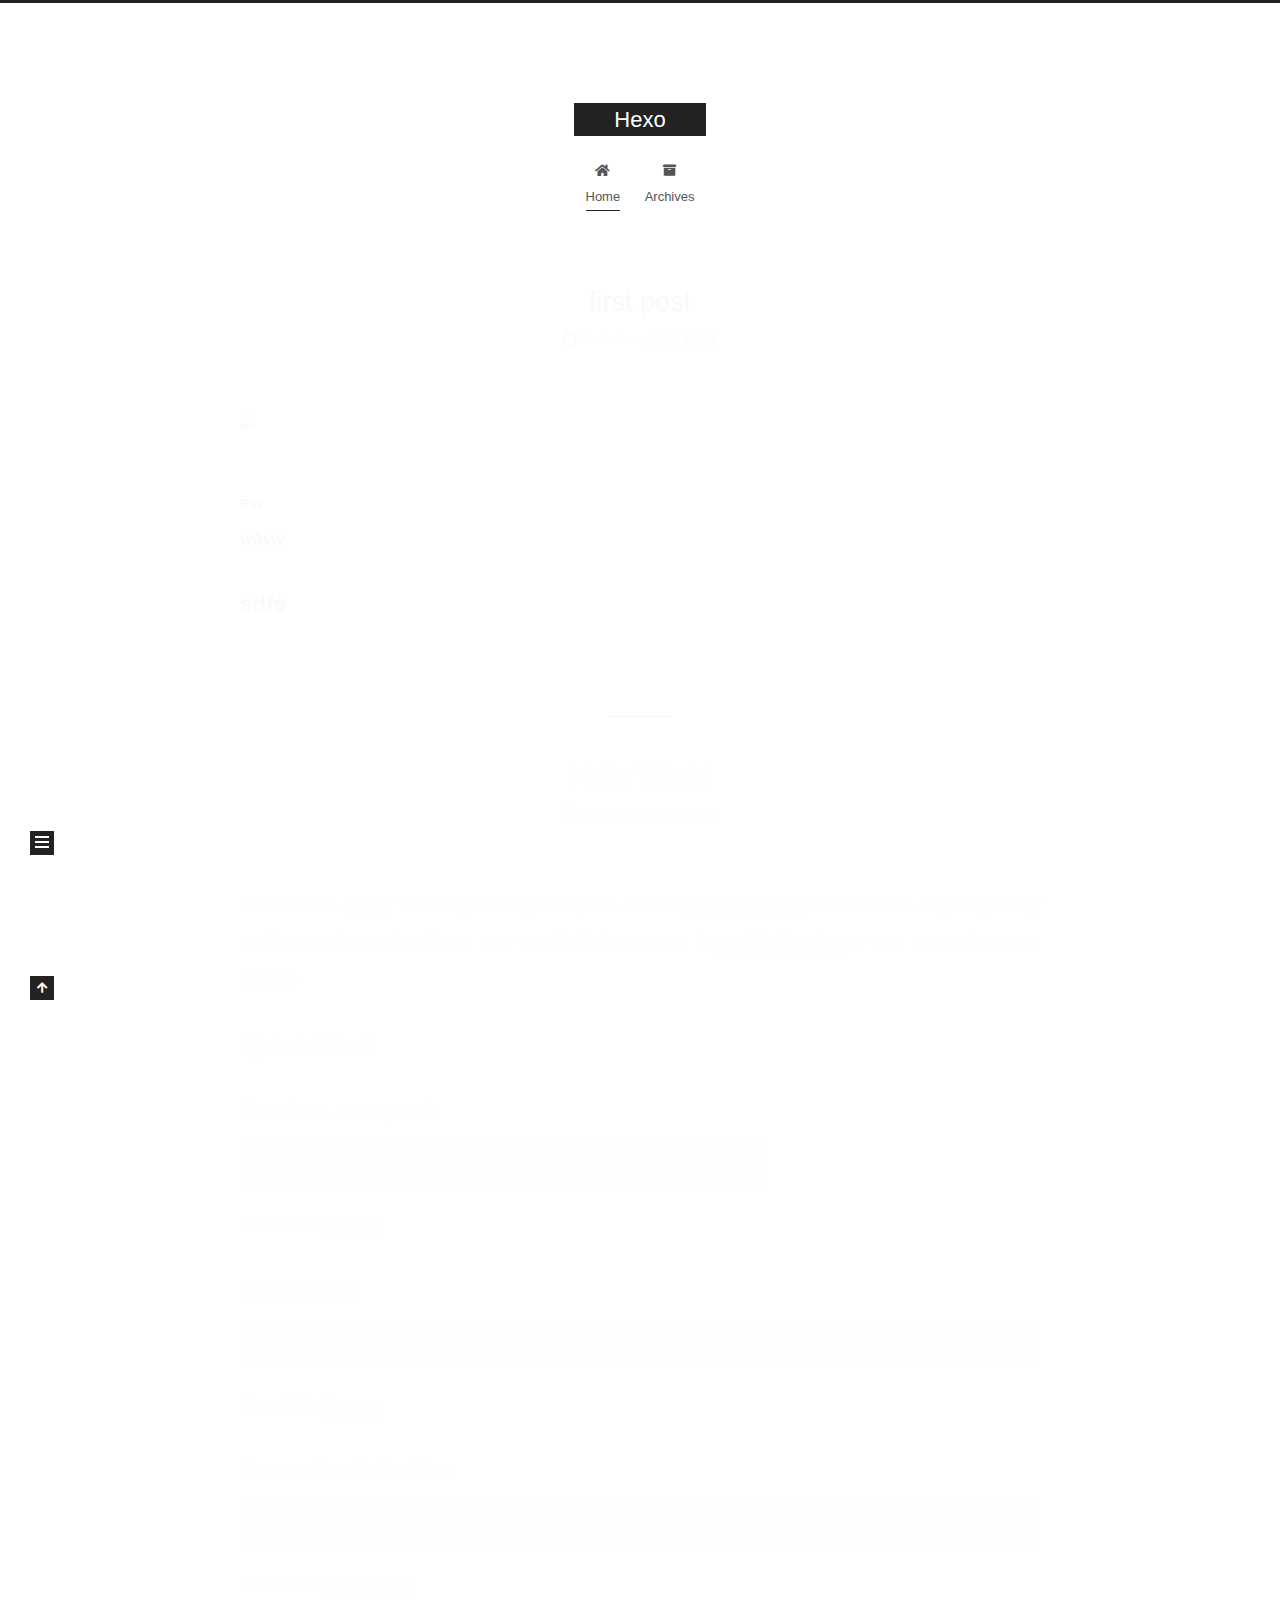
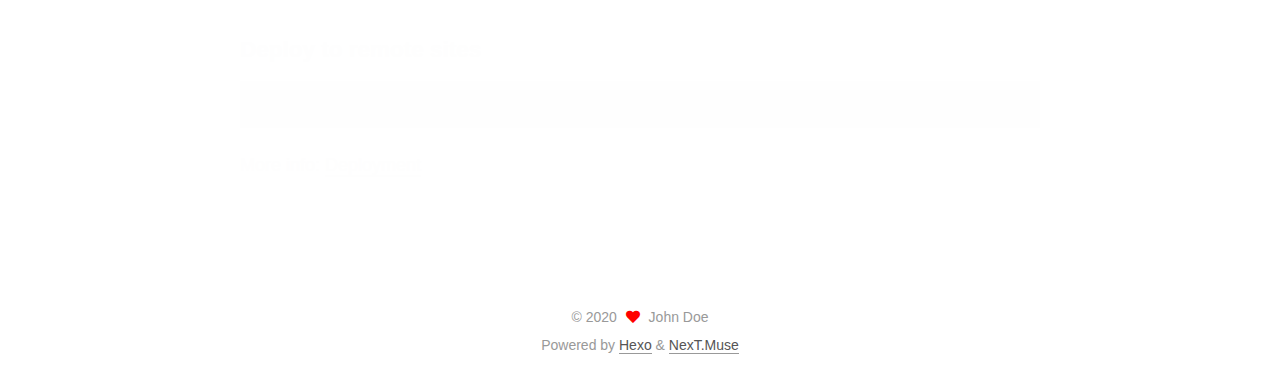
==== commit 42258755: "Site updated: 2020-10-23 20:27:21" ====
--- a/index.html
+++ b/index.html
@@ -170,7 +170,7 @@
               <span class="post-meta-item-text">Posted on</span>
               
 
-              <time title="Created: 2020-10-23 19:23:29 / Modified: 20:15:20" itemprop="dateCreated datePublished" datetime="2020-10-23T19:23:29+08:00">2020-10-23</time>
+              <time title="Created: 2020-10-23 19:23:29 / Modified: 20:26:57" itemprop="dateCreated datePublished" datetime="2020-10-23T19:23:29+08:00">2020-10-23</time>
             </span>
 
           
@@ -184,7 +184,8 @@
     <div class="post-body" itemprop="articleBody">
 
       
-          <h1 id="hgggggi-shawn"><a href="#hgggggi-shawn" class="headerlink" title="hgggggi shawn"></a>hgggggi shawn</h1>
+          <p><img src="https://i.imgur.com/xkYnZNz.jpg"><br><del>ew</del><br><em>wfww</em></p>
+<h3 id="sdfs"><a href="#sdfs" class="headerlink" title="sdfs"></a>sdfs</h3>
       
     </div>
 
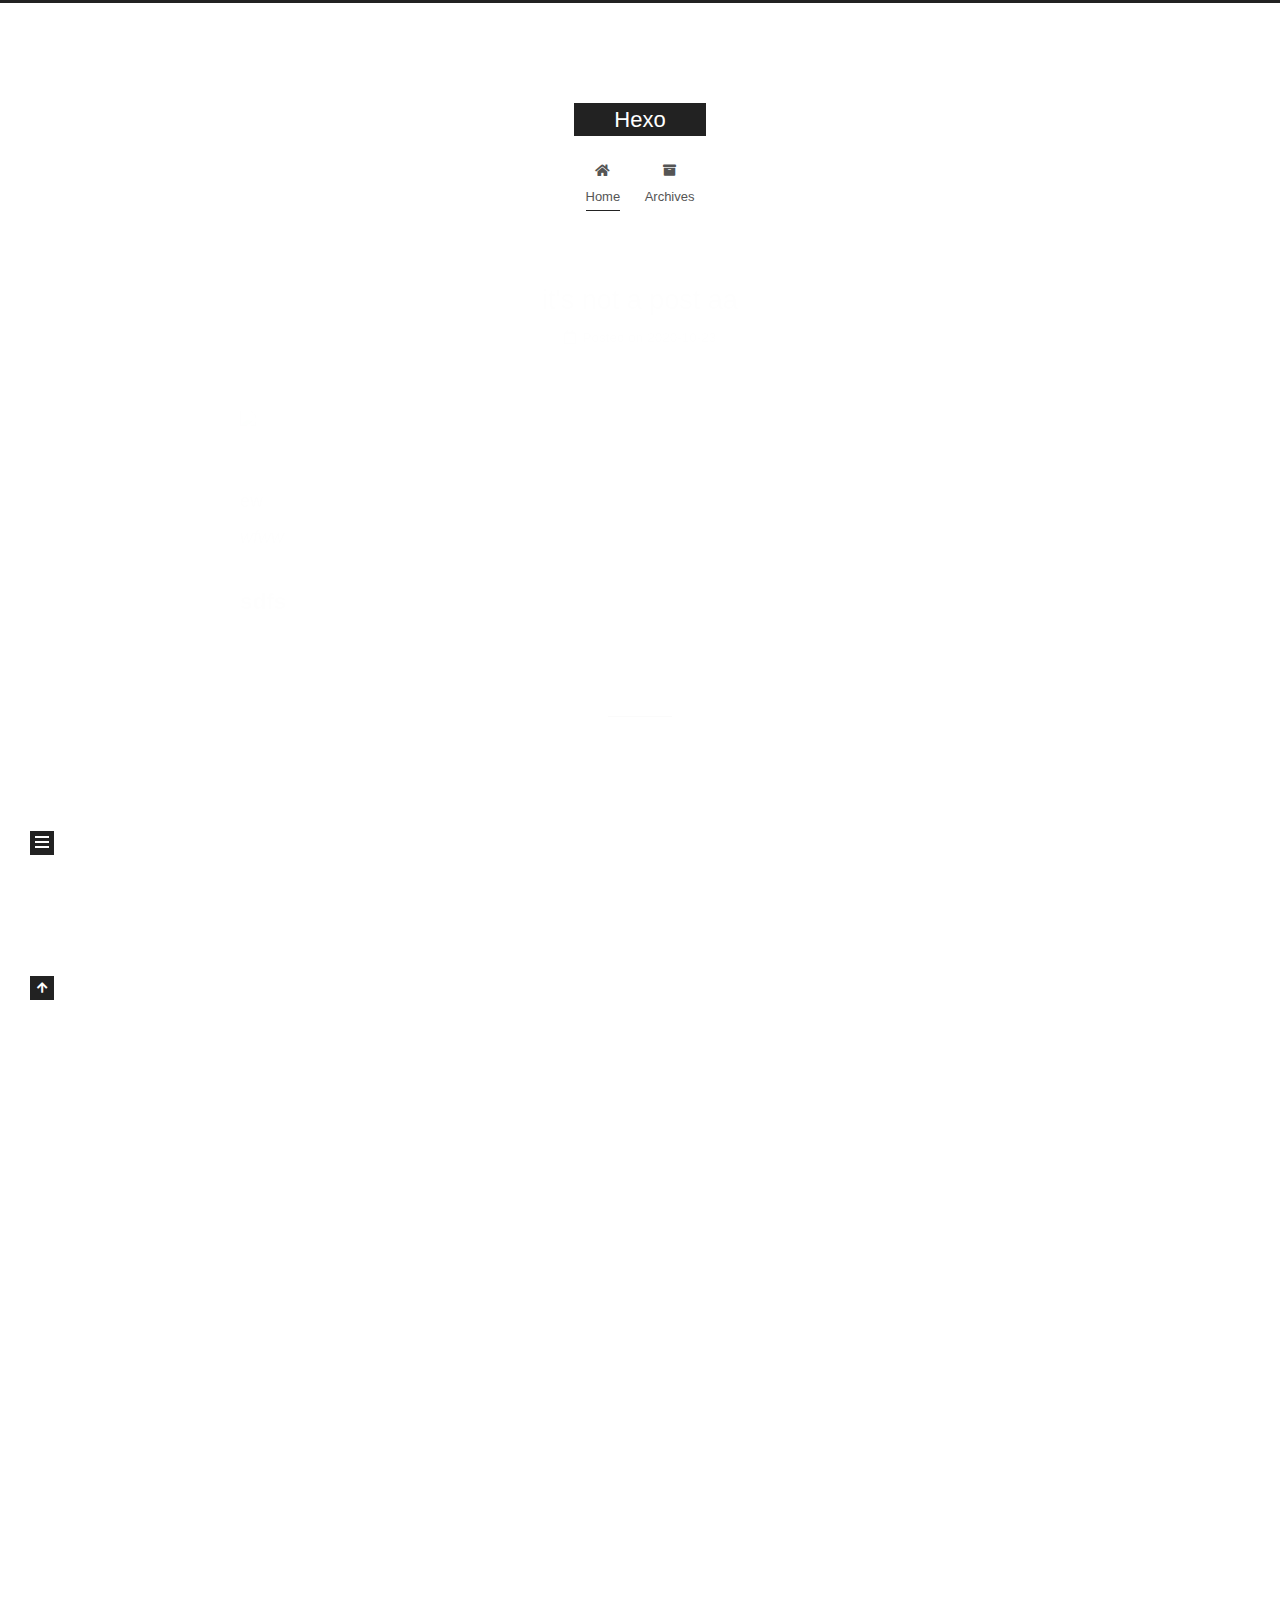
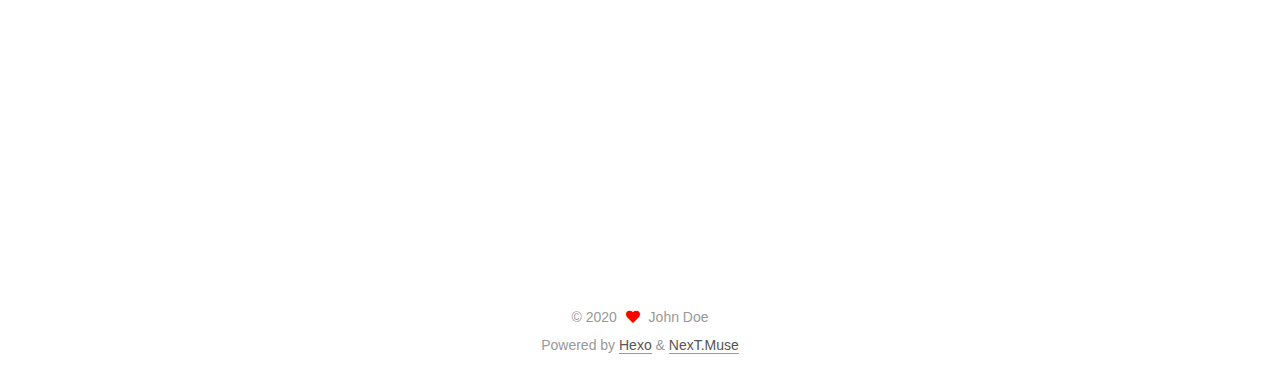
==== commit afe36da0: "Site updated: 2020-10-23 20:29:15" ====
--- a/index.html
+++ b/index.html
@@ -159,7 +159,7 @@
       <header class="post-header">
         <h2 class="post-title" itemprop="name headline">
           
-            <a href="/2020/10/23/first-post/" class="post-title-link" itemprop="url">first post</a>
+            <a href="/2020/10/23/first-post/" class="post-title-link" itemprop="url">it's not a post aa</a>
         </h2>
 
         <div class="post-meta">
@@ -170,7 +170,7 @@
               <span class="post-meta-item-text">Posted on</span>
               
 
-              <time title="Created: 2020-10-23 19:23:29 / Modified: 20:26:57" itemprop="dateCreated datePublished" datetime="2020-10-23T19:23:29+08:00">2020-10-23</time>
+              <time title="Created: 2020-10-23 19:23:29 / Modified: 20:28:45" itemprop="dateCreated datePublished" datetime="2020-10-23T19:23:29+08:00">2020-10-23</time>
             </span>
 
           
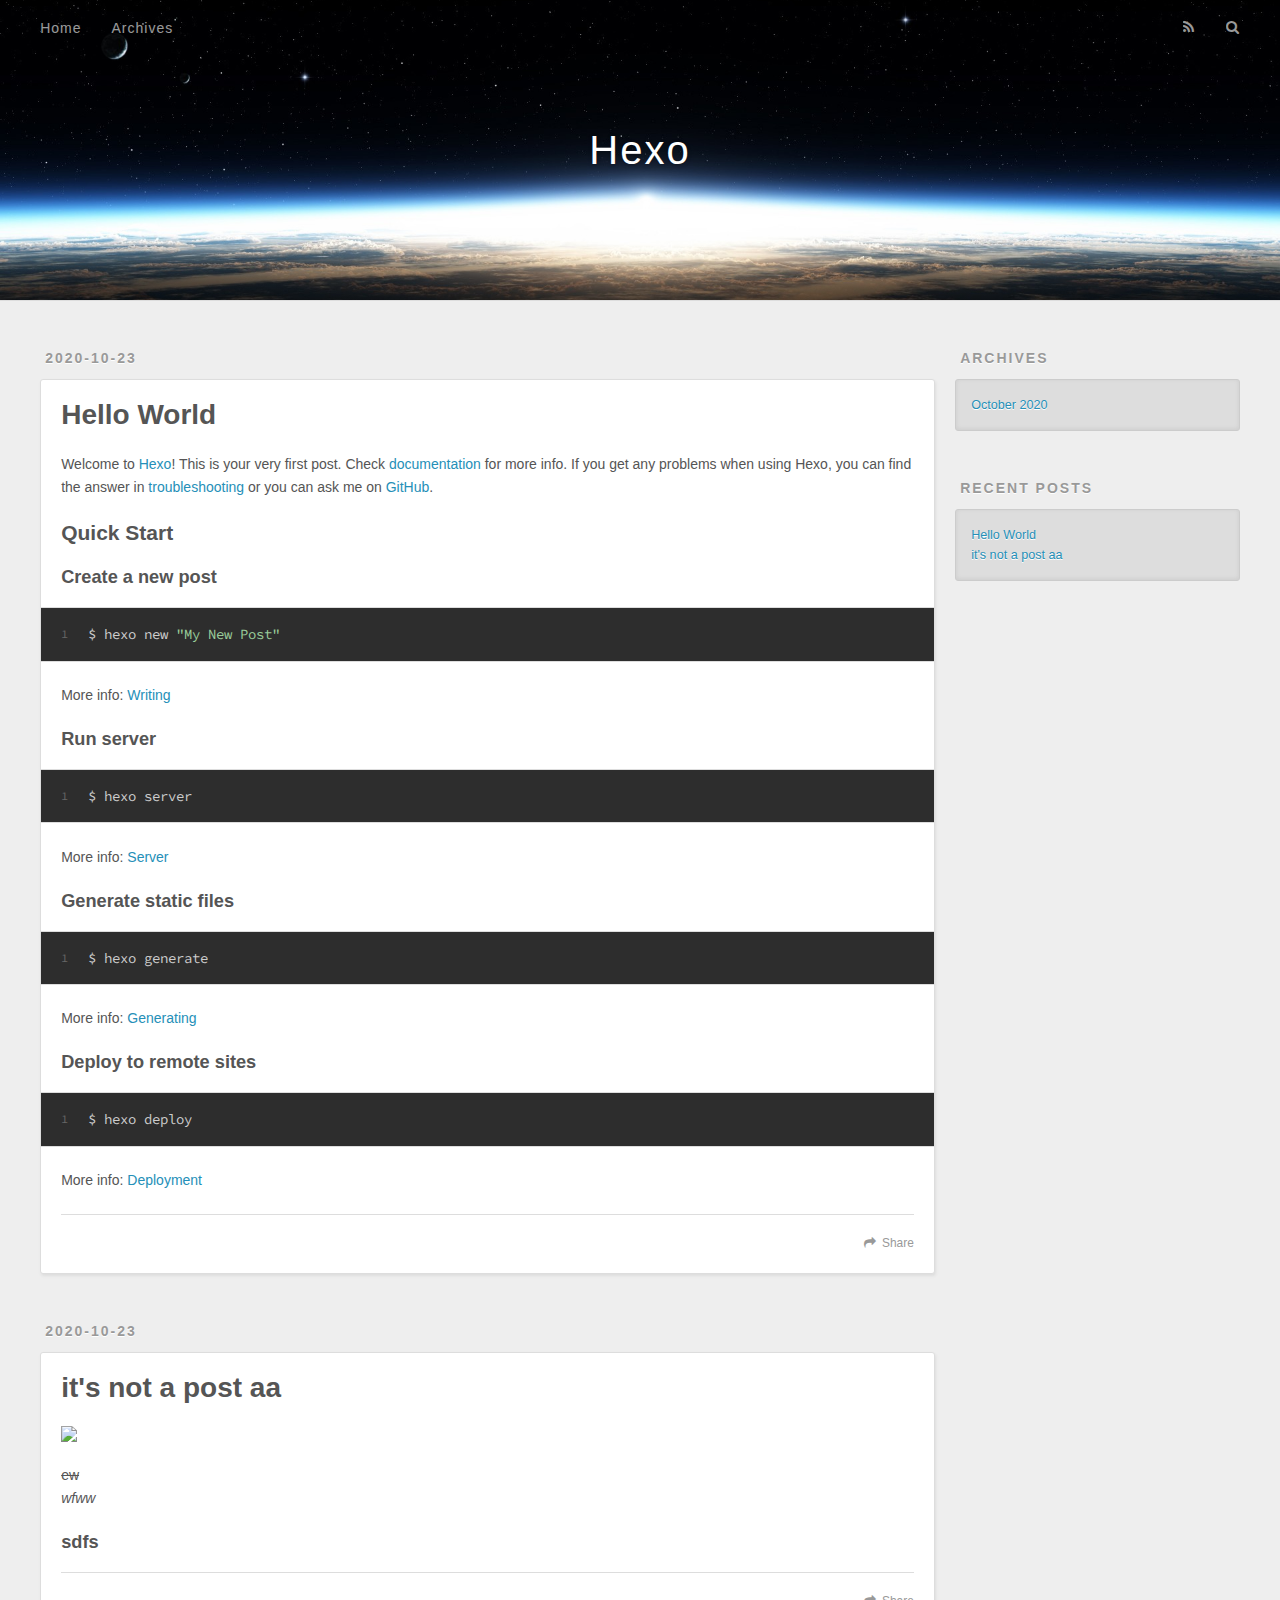
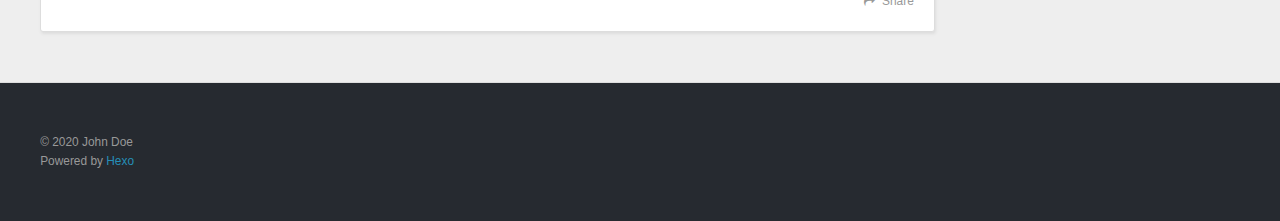
==== commit e69d84d9: "Site updated: 2020-10-23 23:49:51" ====
--- a/index.html
+++ b/index.html
@@ -1,25 +1,12 @@
 <!DOCTYPE html>
-<html lang="en">
+<html>
 <head>
-  <meta charset="UTF-8">
-<meta name="viewport" content="width=device-width, initial-scale=1, maximum-scale=2">
-<meta name="theme-color" content="#222">
-<meta name="generator" content="Hexo 5.2.0">
-  <link rel="apple-touch-icon" sizes="180x180" href="/images/apple-touch-icon-next.png">
-  <link rel="icon" type="image/png" sizes="32x32" href="/images/favicon-32x32-next.png">
-  <link rel="icon" type="image/png" sizes="16x16" href="/images/favicon-16x16-next.png">
-  <link rel="mask-icon" href="/images/logo.svg" color="#222">
-
-<link rel="stylesheet" href="/css/main.css">
-
-
-<link rel="stylesheet" href="/lib/font-awesome/css/all.min.css">
-
-<script id="hexo-configurations">
-    var NexT = window.NexT || {};
-    var CONFIG = {"hostname":"example.com","root":"/","scheme":"Muse","version":"7.8.0","exturl":false,"sidebar":{"position":"left","display":"post","padding":18,"offset":12,"onmobile":false},"copycode":{"enable":false,"show_result":false,"style":null},"back2top":{"enable":true,"sidebar":false,"scrollpercent":false},"bookmark":{"enable":false,"color":"#222","save":"auto"},"fancybox":false,"mediumzoom":false,"lazyload":false,"pangu":false,"comments":{"style":"tabs","active":null,"storage":true,"lazyload":false,"nav":null},"algolia":{"hits":{"per_page":10},"labels":{"input_placeholder":"Search for Posts","hits_empty":"We didn't find any results for the search: ${query}","hits_stats":"${hits} results found in ${time} ms"}},"localsearch":{"enable":false,"trigger":"auto","top_n_per_article":1,"unescape":false,"preload":false},"motion":{"enable":true,"async":false,"transition":{"post_block":"fadeIn","post_header":"slideDownIn","post_body":"slideDownIn","coll_header":"slideLeftIn","sidebar":"slideUpIn"}}};
-  </script>
-
+  <meta charset="utf-8">
+  
+
+  
+  <title>Hexo</title>
+  <meta name="viewport" content="width=device-width, initial-scale=1, maximum-scale=1">
   <meta property="og:type" content="website">
 <meta property="og:title" content="Hexo">
 <meta property="og:url" content="http://example.com/index.html">
@@ -27,222 +14,79 @@
 <meta property="og:locale" content="en_US">
 <meta property="article:author" content="John Doe">
 <meta name="twitter:card" content="summary">
-
-<link rel="canonical" href="http://example.com/">
-
-
-<script id="page-configurations">
-  // https://hexo.io/docs/variables.html
-  CONFIG.page = {
-    sidebar: "",
-    isHome : true,
-    isPost : false,
-    lang   : 'en'
-  };
-</script>
-
-  <title>Hexo</title>
-  
-
-
-
-
-
-
-  <noscript>
-  <style>
-  .use-motion .brand,
-  .use-motion .menu-item,
-  .sidebar-inner,
-  .use-motion .post-block,
-  .use-motion .pagination,
-  .use-motion .comments,
-  .use-motion .post-header,
-  .use-motion .post-body,
-  .use-motion .collection-header { opacity: initial; }
-
-  .use-motion .site-title,
-  .use-motion .site-subtitle {
-    opacity: initial;
-    top: initial;
-  }
-
-  .use-motion .logo-line-before i { left: initial; }
-  .use-motion .logo-line-after i { right: initial; }
-  </style>
-</noscript>
-
-</head>
-
-<body itemscope itemtype="http://schema.org/WebPage">
-  <div class="container use-motion">
-    <div class="headband"></div>
-
-    <header class="header" itemscope itemtype="http://schema.org/WPHeader">
-      <div class="header-inner"><div class="site-brand-container">
-  <div class="site-nav-toggle">
-    <div class="toggle" aria-label="Toggle navigation bar">
-      <span class="toggle-line toggle-line-first"></span>
-      <span class="toggle-line toggle-line-middle"></span>
-      <span class="toggle-line toggle-line-last"></span>
-    </div>
-  </div>
-
-  <div class="site-meta">
-
-    <a href="/" class="brand" rel="start">
-      <span class="logo-line-before"><i></i></span>
-      <h1 class="site-title">Hexo</h1>
-      <span class="logo-line-after"><i></i></span>
-    </a>
-  </div>
-
-  <div class="site-nav-right">
-    <div class="toggle popup-trigger">
-    </div>
-  </div>
-</div>
-
-
-
-
-<nav class="site-nav">
-  <ul id="menu" class="main-menu menu">
-        <li class="menu-item menu-item-home">
-
-    <a href="/" rel="section"><i class="fa fa-home fa-fw"></i>Home</a>
-
-  </li>
-        <li class="menu-item menu-item-archives">
-
-    <a href="/archives/" rel="section"><i class="fa fa-archive fa-fw"></i>Archives</a>
-
-  </li>
-  </ul>
-</nav>
-
-
-
-
-</div>
-    </header>
-
-    
-  <div class="back-to-top">
-    <i class="fa fa-arrow-up"></i>
-    <span>0%</span>
-  </div>
-
-
-    <main class="main">
-      <div class="main-inner">
-        <div class="content-wrap">
-          
-
-          <div class="content index posts-expand">
-            
-      
-  
-  
-  <article itemscope itemtype="http://schema.org/Article" class="post-block" lang="en">
-    <link itemprop="mainEntityOfPage" href="http://example.com/2020/10/23/first-post/">
-
-    <span hidden itemprop="author" itemscope itemtype="http://schema.org/Person">
-      <meta itemprop="image" content="/images/avatar.gif">
-      <meta itemprop="name" content="John Doe">
-      <meta itemprop="description" content="">
-    </span>
-
-    <span hidden itemprop="publisher" itemscope itemtype="http://schema.org/Organization">
-      <meta itemprop="name" content="Hexo">
-    </span>
-      <header class="post-header">
-        <h2 class="post-title" itemprop="name headline">
-          
-            <a href="/2020/10/23/first-post/" class="post-title-link" itemprop="url">it's not a post aa</a>
-        </h2>
-
-        <div class="post-meta">
-            <span class="post-meta-item">
-              <span class="post-meta-item-icon">
-                <i class="far fa-calendar"></i>
-              </span>
-              <span class="post-meta-item-text">Posted on</span>
-              
-
-              <time title="Created: 2020-10-23 19:23:29 / Modified: 20:28:45" itemprop="dateCreated datePublished" datetime="2020-10-23T19:23:29+08:00">2020-10-23</time>
-            </span>
-
-          
-
-        </div>
+  
+    <link rel="alternate" href="/atom.xml" title="Hexo" type="application/atom+xml">
+  
+  
+    <link rel="icon" href="/favicon.png">
+  
+  
+    <link href="//fonts.googleapis.com/css?family=Source+Code+Pro" rel="stylesheet" type="text/css">
+  
+  
+<link rel="stylesheet" href="/css/style.css">
+
+<meta name="generator" content="Hexo 5.2.0"></head>
+
+<body>
+  <div id="container">
+    <div id="wrap">
+      <header id="header">
+  <div id="banner"></div>
+  <div id="header-outer" class="outer">
+    <div id="header-title" class="inner">
+      <h1 id="logo-wrap">
+        <a href="/" id="logo">Hexo</a>
+      </h1>
+      
+    </div>
+    <div id="header-inner" class="inner">
+      <nav id="main-nav">
+        <a id="main-nav-toggle" class="nav-icon"></a>
+        
+          <a class="main-nav-link" href="/">Home</a>
+        
+          <a class="main-nav-link" href="/archives">Archives</a>
+        
+      </nav>
+      <nav id="sub-nav">
+        
+          <a id="nav-rss-link" class="nav-icon" href="/atom.xml" title="RSS Feed"></a>
+        
+        <a id="nav-search-btn" class="nav-icon" title="Search"></a>
+      </nav>
+      <div id="search-form-wrap">
+        <form action="//google.com/search" method="get" accept-charset="UTF-8" class="search-form"><input type="search" name="q" class="search-form-input" placeholder="Search"><button type="submit" class="search-form-submit">&#xF002;</button><input type="hidden" name="sitesearch" value="http://example.com"></form>
+      </div>
+    </div>
+  </div>
+</header>
+      <div class="outer">
+        <section id="main">
+  
+    <article id="post-hello-world" class="article article-type-post" itemscope itemprop="blogPost">
+  <div class="article-meta">
+    <a href="/2020/10/23/hello-world/" class="article-date">
+  <time datetime="2020-10-23T11:11:29.892Z" itemprop="datePublished">2020-10-23</time>
+</a>
+    
+  </div>
+  <div class="article-inner">
+    
+    
+      <header class="article-header">
+        
+  
+    <h1 itemprop="name">
+      <a class="article-title" href="/2020/10/23/hello-world/">Hello World</a>
+    </h1>
+  
+
       </header>
-
-    
-    
-    
-    <div class="post-body" itemprop="articleBody">
-
-      
-          <p><img src="https://i.imgur.com/xkYnZNz.jpg"><br><del>ew</del><br><em>wfww</em></p>
-<h3 id="sdfs"><a href="#sdfs" class="headerlink" title="sdfs"></a>sdfs</h3>
-      
-    </div>
-
-    
-    
-    
-      <footer class="post-footer">
-        <div class="post-eof"></div>
-      </footer>
-  </article>
-  
-  
-  
-
-      
-  
-  
-  <article itemscope itemtype="http://schema.org/Article" class="post-block" lang="en">
-    <link itemprop="mainEntityOfPage" href="http://example.com/2020/10/23/hello-world/">
-
-    <span hidden itemprop="author" itemscope itemtype="http://schema.org/Person">
-      <meta itemprop="image" content="/images/avatar.gif">
-      <meta itemprop="name" content="John Doe">
-      <meta itemprop="description" content="">
-    </span>
-
-    <span hidden itemprop="publisher" itemscope itemtype="http://schema.org/Organization">
-      <meta itemprop="name" content="Hexo">
-    </span>
-      <header class="post-header">
-        <h2 class="post-title" itemprop="name headline">
-          
-            <a href="/2020/10/23/hello-world/" class="post-title-link" itemprop="url">Hello World</a>
-        </h2>
-
-        <div class="post-meta">
-            <span class="post-meta-item">
-              <span class="post-meta-item-icon">
-                <i class="far fa-calendar"></i>
-              </span>
-              <span class="post-meta-item-text">Posted on</span>
-
-              <time title="Created: 2020-10-23 19:11:29" itemprop="dateCreated datePublished" datetime="2020-10-23T19:11:29+08:00">2020-10-23</time>
-            </span>
-
-          
-
-        </div>
-      </header>
-
-    
-    
-    
-    <div class="post-body" itemprop="articleBody">
-
-      
-          <p>Welcome to <a target="_blank" rel="noopener" href="https://hexo.io/">Hexo</a>! This is your very first post. Check <a target="_blank" rel="noopener" href="https://hexo.io/docs/">documentation</a> for more info. If you get any problems when using Hexo, you can find the answer in <a target="_blank" rel="noopener" href="https://hexo.io/docs/troubleshooting.html">troubleshooting</a> or you can ask me on <a target="_blank" rel="noopener" href="https://github.com/hexojs/hexo/issues">GitHub</a>.</p>
+    
+    <div class="article-entry" itemprop="articleBody">
+      
+        <p>Welcome to <a target="_blank" rel="noopener" href="https://hexo.io/">Hexo</a>! This is your very first post. Check <a target="_blank" rel="noopener" href="https://hexo.io/docs/">documentation</a> for more info. If you get any problems when using Hexo, you can find the answer in <a target="_blank" rel="noopener" href="https://hexo.io/docs/troubleshooting.html">troubleshooting</a> or you can ask me on <a target="_blank" rel="noopener" href="https://github.com/hexojs/hexo/issues">GitHub</a>.</p>
 <h2 id="Quick-Start"><a href="#Quick-Start" class="headerlink" title="Quick Start"></a>Quick Start</h2><h3 id="Create-a-new-post"><a href="#Create-a-new-post" class="headerlink" title="Create a new post"></a>Create a new post</h3><figure class="highlight bash"><table><tr><td class="gutter"><pre><span class="line">1</span><br></pre></td><td class="code"><pre><span class="line">$ hexo new <span class="string">&quot;My New Post&quot;</span></span><br></pre></td></tr></table></figure>
 
 <p>More info: <a target="_blank" rel="noopener" href="https://hexo.io/docs/writing.html">Writing</a></p>
@@ -258,171 +102,136 @@
 
       
     </div>
-
-    
-    
-    
-      <footer class="post-footer">
-        <div class="post-eof"></div>
-      </footer>
-  </article>
-  
-  
-  
-
-
-  
-
-
-
-          </div>
-          
-
-<script>
-  window.addEventListener('tabs:register', () => {
-    let { activeClass } = CONFIG.comments;
-    if (CONFIG.comments.storage) {
-      activeClass = localStorage.getItem('comments_active') || activeClass;
-    }
-    if (activeClass) {
-      let activeTab = document.querySelector(`a[href="#comment-${activeClass}"]`);
-      if (activeTab) {
-        activeTab.click();
-      }
-    }
-  });
-  if (CONFIG.comments.storage) {
-    window.addEventListener('tabs:click', event => {
-      if (!event.target.matches('.tabs-comment .tab-content .tab-pane')) return;
-      let commentClass = event.target.classList[1];
-      localStorage.setItem('comments_active', commentClass);
-    });
-  }
-</script>
-
-        </div>
-          
-  
-  <div class="toggle sidebar-toggle">
-    <span class="toggle-line toggle-line-first"></span>
-    <span class="toggle-line toggle-line-middle"></span>
-    <span class="toggle-line toggle-line-last"></span>
-  </div>
-
-  <aside class="sidebar">
-    <div class="sidebar-inner">
-
-      <ul class="sidebar-nav motion-element">
-        <li class="sidebar-nav-toc">
-          Table of Contents
-        </li>
-        <li class="sidebar-nav-overview">
-          Overview
-        </li>
+    <footer class="article-footer">
+      <a data-url="http://example.com/2020/10/23/hello-world/" data-id="ckgm5n1cx0000iwsm35um00gy" class="article-share-link">Share</a>
+      
+      
+    </footer>
+  </div>
+  
+</article>
+
+
+  
+    <article id="post-first-post" class="article article-type-post" itemscope itemprop="blogPost">
+  <div class="article-meta">
+    <a href="/2020/10/23/first-post/" class="article-date">
+  <time datetime="2020-10-23T06:23:29.000Z" itemprop="datePublished">2020-10-23</time>
+</a>
+    
+  </div>
+  <div class="article-inner">
+    
+    
+      <header class="article-header">
+        
+  
+    <h1 itemprop="name">
+      <a class="article-title" href="/2020/10/23/first-post/">it&#39;s not a post aa</a>
+    </h1>
+  
+
+      </header>
+    
+    <div class="article-entry" itemprop="articleBody">
+      
+        <p><img src="https://i.imgur.com/xkYnZNz.jpg"><br><del>ew</del><br><em>wfww</em></p>
+<h3 id="sdfs"><a href="#sdfs" class="headerlink" title="sdfs"></a>sdfs</h3>
+      
+    </div>
+    <footer class="article-footer">
+      <a data-url="http://example.com/2020/10/23/first-post/" data-id="ckgm62lxx0000e0sm3nnx39kf" class="article-share-link">Share</a>
+      
+      
+    </footer>
+  </div>
+  
+</article>
+
+
+  
+
+
+</section>
+        
+          <aside id="sidebar">
+  
+    
+
+  
+    
+
+  
+    
+  
+    
+  <div class="widget-wrap">
+    <h3 class="widget-title">Archives</h3>
+    <div class="widget">
+      <ul class="archive-list"><li class="archive-list-item"><a class="archive-list-link" href="/archives/2020/10/">October 2020</a></li></ul>
+    </div>
+  </div>
+
+
+  
+    
+  <div class="widget-wrap">
+    <h3 class="widget-title">Recent Posts</h3>
+    <div class="widget">
+      <ul>
+        
+          <li>
+            <a href="/2020/10/23/hello-world/">Hello World</a>
+          </li>
+        
+          <li>
+            <a href="/2020/10/23/first-post/">it&#39;s not a post aa</a>
+          </li>
+        
       </ul>
-
-      <!--noindex-->
-      <div class="post-toc-wrap sidebar-panel">
+    </div>
+  </div>
+
+  
+</aside>
+        
       </div>
-      <!--/noindex-->
-
-      <div class="site-overview-wrap sidebar-panel">
-        <div class="site-author motion-element" itemprop="author" itemscope itemtype="http://schema.org/Person">
-  <p class="site-author-name" itemprop="name">John Doe</p>
-  <div class="site-description" itemprop="description"></div>
-</div>
-<div class="site-state-wrap motion-element">
-  <nav class="site-state">
-      <div class="site-state-item site-state-posts">
-          <a href="/archives/">
-        
-          <span class="site-state-item-count">2</span>
-          <span class="site-state-item-name">posts</span>
-        </a>
-      </div>
-  </nav>
-</div>
-
-
-
-      </div>
-
-    </div>
-  </aside>
-  <div id="sidebar-dimmer"></div>
-
-
-      </div>
-    </main>
-
-    <footer class="footer">
-      <div class="footer-inner">
-        
-
-        
-
-<div class="copyright">
-  
-  &copy; 
-  <span itemprop="copyrightYear">2020</span>
-  <span class="with-love">
-    <i class="fa fa-heart"></i>
-  </span>
-  <span class="author" itemprop="copyrightHolder">John Doe</span>
-</div>
-  <div class="powered-by">Powered by <a href="https://hexo.io/" class="theme-link" rel="noopener" target="_blank">Hexo</a> & <a href="https://muse.theme-next.org/" class="theme-link" rel="noopener" target="_blank">NexT.Muse</a>
-  </div>
-
-        
-
-
-
-
-
-
-
-
-      </div>
-    </footer>
-  </div>
-
-  
-  <script src="/lib/anime.min.js"></script>
-  <script src="/lib/velocity/velocity.min.js"></script>
-  <script src="/lib/velocity/velocity.ui.min.js"></script>
-
-<script src="/js/utils.js"></script>
-
-<script src="/js/motion.js"></script>
-
-
-<script src="/js/schemes/muse.js"></script>
-
-
-<script src="/js/next-boot.js"></script>
-
-
-
-
-  
-
-
-
-
-
-
-
-
-
-
-
-
-
-
-
-  
-
-  
-
+      <footer id="footer">
+  
+  <div class="outer">
+    <div id="footer-info" class="inner">
+      &copy; 2020 John Doe<br>
+      Powered by <a href="http://hexo.io/" target="_blank">Hexo</a>
+    </div>
+  </div>
+</footer>
+    </div>
+    <nav id="mobile-nav">
+  
+    <a href="/" class="mobile-nav-link">Home</a>
+  
+    <a href="/archives" class="mobile-nav-link">Archives</a>
+  
+</nav>
+    
+
+<script src="//ajax.googleapis.com/ajax/libs/jquery/2.0.3/jquery.min.js"></script>
+
+
+  
+<link rel="stylesheet" href="/fancybox/jquery.fancybox.css">
+
+  
+<script src="/fancybox/jquery.fancybox.pack.js"></script>
+
+
+
+
+<script src="/js/script.js"></script>
+
+
+
+
+  </div>
 </body>
-</html>
+</html>--- a/css/style.css
+++ b/css/style.css
@@ -0,0 +1,1374 @@
+body {
+  width: 100%;
+}
+body:before,
+body:after {
+  content: "";
+  display: table;
+}
+body:after {
+  clear: both;
+}
+html,
+body,
+div,
+span,
+applet,
+object,
+iframe,
+h1,
+h2,
+h3,
+h4,
+h5,
+h6,
+p,
+blockquote,
+pre,
+a,
+abbr,
+acronym,
+address,
+big,
+cite,
+code,
+del,
+dfn,
+em,
+img,
+ins,
+kbd,
+q,
+s,
+samp,
+small,
+strike,
+strong,
+sub,
+sup,
+tt,
+var,
+dl,
+dt,
+dd,
+ol,
+ul,
+li,
+fieldset,
+form,
+label,
+legend,
+table,
+caption,
+tbody,
+tfoot,
+thead,
+tr,
+th,
+td {
+  margin: 0;
+  padding: 0;
+  border: 0;
+  outline: 0;
+  font-weight: inherit;
+  font-style: inherit;
+  font-family: inherit;
+  font-size: 100%;
+  vertical-align: baseline;
+}
+body {
+  line-height: 1;
+  color: #000;
+  background: #fff;
+}
+ol,
+ul {
+  list-style: none;
+}
+table {
+  border-collapse: separate;
+  border-spacing: 0;
+  vertical-align: middle;
+}
+caption,
+th,
+td {
+  text-align: left;
+  font-weight: normal;
+  vertical-align: middle;
+}
+a img {
+  border: none;
+}
+input,
+button {
+  margin: 0;
+  padding: 0;
+}
+input::-moz-focus-inner,
+button::-moz-focus-inner {
+  border: 0;
+  padding: 0;
+}
+@font-face {
+  font-family: FontAwesome;
+  font-style: normal;
+  font-weight: normal;
+  src: url("fonts/fontawesome-webfont.eot?v=#4.0.3");
+  src: url("fonts/fontawesome-webfont.eot?#iefix&v=#4.0.3") format("embedded-opentype"), url("fonts/fontawesome-webfont.woff?v=#4.0.3") format("woff"), url("fonts/fontawesome-webfont.ttf?v=#4.0.3") format("truetype"), url("fonts/fontawesome-webfont.svg#fontawesomeregular?v=#4.0.3") format("svg");
+}
+html,
+body,
+#container {
+  height: 100%;
+}
+body {
+  background: #eee;
+  font: 14px -apple-system, BlinkMacSystemFont, "Segoe UI", "Roboto", "Oxygen", "Ubuntu", "Cantarell", "Fira Sans", "Droid Sans", "Helvetica Neue", sans-serif;
+  -webkit-text-size-adjust: 100%;
+}
+.outer {
+  max-width: 1220px;
+  margin: 0 auto;
+  padding: 0 20px;
+}
+.outer:before,
+.outer:after {
+  content: "";
+  display: table;
+}
+.outer:after {
+  clear: both;
+}
+.inner {
+  display: inline;
+  float: left;
+  width: 98.33333333333333%;
+  margin: 0 0.833333333333333%;
+}
+.left,
+.alignleft {
+  float: left;
+}
+.right,
+.alignright {
+  float: right;
+}
+.clear {
+  clear: both;
+}
+#container {
+  position: relative;
+}
+.mobile-nav-on {
+  overflow: hidden;
+}
+#wrap {
+  height: 100%;
+  width: 100%;
+  position: absolute;
+  top: 0;
+  left: 0;
+  -webkit-transition: 0.2s ease-out;
+  -moz-transition: 0.2s ease-out;
+  -ms-transition: 0.2s ease-out;
+  transition: 0.2s ease-out;
+  z-index: 1;
+  background: #eee;
+}
+.mobile-nav-on #wrap {
+  left: 280px;
+}
+@media screen and (min-width: 768px) {
+  #main {
+    display: inline;
+    float: left;
+    width: 73.33333333333333%;
+    margin: 0 0.833333333333333%;
+  }
+}
+.article-date,
+.article-category-link,
+.archive-year,
+.widget-title {
+  text-decoration: none;
+  text-transform: uppercase;
+  letter-spacing: 2px;
+  color: #999;
+  margin-bottom: 1em;
+  margin-left: 5px;
+  line-height: 1em;
+  text-shadow: 0 1px #fff;
+  font-weight: bold;
+}
+.article-inner,
+.archive-article-inner {
+  background: #fff;
+  -webkit-box-shadow: 1px 2px 3px #ddd;
+  box-shadow: 1px 2px 3px #ddd;
+  border: 1px solid #ddd;
+  border-radius: 3px;
+}
+.article-entry h1,
+.widget h1 {
+  font-size: 2em;
+}
+.article-entry h2,
+.widget h2 {
+  font-size: 1.5em;
+}
+.article-entry h3,
+.widget h3 {
+  font-size: 1.3em;
+}
+.article-entry h4,
+.widget h4 {
+  font-size: 1.2em;
+}
+.article-entry h5,
+.widget h5 {
+  font-size: 1em;
+}
+.article-entry h6,
+.widget h6 {
+  font-size: 1em;
+  color: #999;
+}
+.article-entry hr,
+.widget hr {
+  border: 1px dashed #ddd;
+}
+.article-entry strong,
+.widget strong {
+  font-weight: bold;
+}
+.article-entry em,
+.widget em,
+.article-entry cite,
+.widget cite {
+  font-style: italic;
+}
+.article-entry sup,
+.widget sup,
+.article-entry sub,
+.widget sub {
+  font-size: 0.75em;
+  line-height: 0;
+  position: relative;
+  vertical-align: baseline;
+}
+.article-entry sup,
+.widget sup {
+  top: -0.5em;
+}
+.article-entry sub,
+.widget sub {
+  bottom: -0.2em;
+}
+.article-entry small,
+.widget small {
+  font-size: 0.85em;
+}
+.article-entry acronym,
+.widget acronym,
+.article-entry abbr,
+.widget abbr {
+  border-bottom: 1px dotted;
+}
+.article-entry ul,
+.widget ul,
+.article-entry ol,
+.widget ol,
+.article-entry dl,
+.widget dl {
+  margin: 0 20px;
+  line-height: 1.6em;
+}
+.article-entry ul ul,
+.widget ul ul,
+.article-entry ol ul,
+.widget ol ul,
+.article-entry ul ol,
+.widget ul ol,
+.article-entry ol ol,
+.widget ol ol {
+  margin-top: 0;
+  margin-bottom: 0;
+}
+.article-entry ul,
+.widget ul {
+  list-style: disc;
+}
+.article-entry ol,
+.widget ol {
+  list-style: decimal;
+}
+.article-entry dt,
+.widget dt {
+  font-weight: bold;
+}
+#header {
+  height: 300px;
+  position: relative;
+  border-bottom: 1px solid #ddd;
+}
+#header:before,
+#header:after {
+  content: "";
+  position: absolute;
+  left: 0;
+  right: 0;
+  height: 40px;
+}
+#header:before {
+  top: 0;
+  background: -webkit-linear-gradient(rgba(0,0,0,0.2), transparent);
+  background: -moz-linear-gradient(rgba(0,0,0,0.2), transparent);
+  background: -ms-linear-gradient(rgba(0,0,0,0.2), transparent);
+  background: linear-gradient(rgba(0,0,0,0.2), transparent);
+}
+#header:after {
+  bottom: 0;
+  background: -webkit-linear-gradient(transparent, rgba(0,0,0,0.2));
+  background: -moz-linear-gradient(transparent, rgba(0,0,0,0.2));
+  background: -ms-linear-gradient(transparent, rgba(0,0,0,0.2));
+  background: linear-gradient(transparent, rgba(0,0,0,0.2));
+}
+#header-outer {
+  height: 100%;
+  position: relative;
+}
+#header-inner {
+  position: relative;
+  overflow: hidden;
+}
+#banner {
+  position: absolute;
+  top: 0;
+  left: 0;
+  width: 100%;
+  height: 100%;
+  background: url("images/banner.jpg") center #000;
+  -webkit-background-size: cover;
+  -moz-background-size: cover;
+  background-size: cover;
+  z-index: -1;
+}
+#header-title {
+  text-align: center;
+  height: 40px;
+  position: absolute;
+  top: 50%;
+  left: 0;
+  margin-top: -20px;
+}
+#logo,
+#subtitle {
+  text-decoration: none;
+  color: #fff;
+  font-weight: 300;
+  text-shadow: 0 1px 4px rgba(0,0,0,0.3);
+}
+#logo {
+  font-size: 40px;
+  line-height: 40px;
+  letter-spacing: 2px;
+}
+#subtitle {
+  font-size: 16px;
+  line-height: 16px;
+  letter-spacing: 1px;
+}
+#subtitle-wrap {
+  margin-top: 16px;
+}
+#main-nav {
+  float: left;
+  margin-left: -15px;
+}
+.nav-icon,
+.main-nav-link {
+  float: left;
+  color: #fff;
+  opacity: 0.6;
+  text-decoration: none;
+  text-shadow: 0 1px rgba(0,0,0,0.2);
+  -webkit-transition: opacity 0.2s;
+  -moz-transition: opacity 0.2s;
+  -ms-transition: opacity 0.2s;
+  transition: opacity 0.2s;
+  display: block;
+  padding: 20px 15px;
+}
+.nav-icon:hover,
+.main-nav-link:hover {
+  opacity: 1;
+}
+.nav-icon {
+  font-family: FontAwesome;
+  text-align: center;
+  font-size: 14px;
+  width: 14px;
+  height: 14px;
+  padding: 20px 15px;
+  position: relative;
+  cursor: pointer;
+}
+.main-nav-link {
+  font-weight: 300;
+  letter-spacing: 1px;
+}
+@media screen and (max-width: 479px) {
+  .main-nav-link {
+    display: none;
+  }
+}
+#main-nav-toggle {
+  display: none;
+}
+#main-nav-toggle:before {
+  content: "\f0c9";
+}
+@media screen and (max-width: 479px) {
+  #main-nav-toggle {
+    display: block;
+  }
+}
+#sub-nav {
+  float: right;
+  margin-right: -15px;
+}
+#nav-rss-link:before {
+  content: "\f09e";
+}
+#nav-search-btn:before {
+  content: "\f002";
+}
+#search-form-wrap {
+  position: absolute;
+  top: 15px;
+  width: 150px;
+  height: 30px;
+  right: -150px;
+  opacity: 0;
+  -webkit-transition: 0.2s ease-out;
+  -moz-transition: 0.2s ease-out;
+  -ms-transition: 0.2s ease-out;
+  transition: 0.2s ease-out;
+}
+#search-form-wrap.on {
+  opacity: 1;
+  right: 0;
+}
+@media screen and (max-width: 479px) {
+  #search-form-wrap {
+    width: 100%;
+    right: -100%;
+  }
+}
+.search-form {
+  position: absolute;
+  top: 0;
+  left: 0;
+  right: 0;
+  background: #fff;
+  padding: 5px 15px;
+  border-radius: 15px;
+  -webkit-box-shadow: 0 0 10px rgba(0,0,0,0.3);
+  box-shadow: 0 0 10px rgba(0,0,0,0.3);
+}
+.search-form-input {
+  border: none;
+  background: none;
+  color: #555;
+  width: 100%;
+  font: 13px -apple-system, BlinkMacSystemFont, "Segoe UI", "Roboto", "Oxygen", "Ubuntu", "Cantarell", "Fira Sans", "Droid Sans", "Helvetica Neue", sans-serif;
+  outline: none;
+}
+.search-form-input::-webkit-search-results-decoration,
+.search-form-input::-webkit-search-cancel-button {
+  -webkit-appearance: none;
+}
+.search-form-submit {
+  position: absolute;
+  top: 50%;
+  right: 10px;
+  margin-top: -7px;
+  font: 13px FontAwesome;
+  border: none;
+  background: none;
+  color: #bbb;
+  cursor: pointer;
+}
+.search-form-submit:hover,
+.search-form-submit:focus {
+  color: #777;
+}
+.article {
+  margin: 50px 0;
+}
+.article-inner {
+  overflow: hidden;
+}
+.article-meta:before,
+.article-meta:after {
+  content: "";
+  display: table;
+}
+.article-meta:after {
+  clear: both;
+}
+.article-date {
+  float: left;
+}
+.article-category {
+  float: left;
+  line-height: 1em;
+  color: #ccc;
+  text-shadow: 0 1px #fff;
+  margin-left: 8px;
+}
+.article-category:before {
+  content: "\2022";
+}
+.article-category-link {
+  margin: 0 12px 1em;
+}
+.article-header {
+  padding: 20px 20px 0;
+}
+.article-title {
+  text-decoration: none;
+  font-size: 2em;
+  font-weight: bold;
+  color: #555;
+  line-height: 1.1em;
+  -webkit-transition: color 0.2s;
+  -moz-transition: color 0.2s;
+  -ms-transition: color 0.2s;
+  transition: color 0.2s;
+}
+a.article-title:hover {
+  color: #258fb8;
+}
+.article-entry {
+  color: #555;
+  padding: 0 20px;
+}
+.article-entry:before,
+.article-entry:after {
+  content: "";
+  display: table;
+}
+.article-entry:after {
+  clear: both;
+}
+.article-entry p,
+.article-entry table {
+  line-height: 1.6em;
+  margin: 1.6em 0;
+}
+.article-entry h1,
+.article-entry h2,
+.article-entry h3,
+.article-entry h4,
+.article-entry h5,
+.article-entry h6 {
+  font-weight: bold;
+}
+.article-entry h1,
+.article-entry h2,
+.article-entry h3,
+.article-entry h4,
+.article-entry h5,
+.article-entry h6 {
+  line-height: 1.1em;
+  margin: 1.1em 0;
+}
+.article-entry a {
+  color: #258fb8;
+  text-decoration: none;
+}
+.article-entry a:hover {
+  text-decoration: underline;
+}
+.article-entry ul,
+.article-entry ol,
+.article-entry dl {
+  margin-top: 1.6em;
+  margin-bottom: 1.6em;
+}
+.article-entry img,
+.article-entry video {
+  max-width: 100%;
+  height: auto;
+  display: block;
+  margin: auto;
+}
+.article-entry iframe {
+  border: none;
+}
+.article-entry table {
+  width: 100%;
+  border-collapse: collapse;
+  border-spacing: 0;
+}
+.article-entry th {
+  font-weight: bold;
+  border-bottom: 3px solid #ddd;
+  padding-bottom: 0.5em;
+}
+.article-entry td {
+  border-bottom: 1px solid #ddd;
+  padding: 10px 0;
+}
+.article-entry blockquote {
+  font-family: Georgia, "Times New Roman", serif;
+  font-size: 1.4em;
+  margin: 1.6em 20px;
+  text-align: center;
+}
+.article-entry blockquote footer {
+  font-size: 14px;
+  margin: 1.6em 0;
+  font-family: -apple-system, BlinkMacSystemFont, "Segoe UI", "Roboto", "Oxygen", "Ubuntu", "Cantarell", "Fira Sans", "Droid Sans", "Helvetica Neue", sans-serif;
+}
+.article-entry blockquote footer cite:before {
+  content: "—";
+  padding: 0 0.5em;
+}
+.article-entry .pullquote {
+  text-align: left;
+  width: 45%;
+  margin: 0;
+}
+.article-entry .pullquote.left {
+  margin-left: 0.5em;
+  margin-right: 1em;
+}
+.article-entry .pullquote.right {
+  margin-right: 0.5em;
+  margin-left: 1em;
+}
+.article-entry .caption {
+  color: #999;
+  display: block;
+  font-size: 0.9em;
+  margin-top: 0.5em;
+  position: relative;
+  text-align: center;
+}
+.article-entry .video-container {
+  position: relative;
+  padding-top: 56.25%;
+  height: 0;
+  overflow: hidden;
+}
+.article-entry .video-container iframe,
+.article-entry .video-container object,
+.article-entry .video-container embed {
+  position: absolute;
+  top: 0;
+  left: 0;
+  width: 100%;
+  height: 100%;
+  margin-top: 0;
+}
+.article-more-link a {
+  display: inline-block;
+  line-height: 1em;
+  padding: 6px 15px;
+  border-radius: 15px;
+  background: #eee;
+  color: #999;
+  text-shadow: 0 1px #fff;
+  text-decoration: none;
+}
+.article-more-link a:hover {
+  background: #258fb8;
+  color: #fff;
+  text-decoration: none;
+  text-shadow: 0 1px #1e7293;
+}
+.article-footer {
+  font-size: 0.85em;
+  line-height: 1.6em;
+  border-top: 1px solid #ddd;
+  padding-top: 1.6em;
+  margin: 0 20px 20px;
+}
+.article-footer:before,
+.article-footer:after {
+  content: "";
+  display: table;
+}
+.article-footer:after {
+  clear: both;
+}
+.article-footer a {
+  color: #999;
+  text-decoration: none;
+}
+.article-footer a:hover {
+  color: #555;
+}
+.article-tag-list-item {
+  float: left;
+  margin-right: 10px;
+}
+.article-tag-list-link:before {
+  content: "#";
+}
+.article-comment-link {
+  float: right;
+}
+.article-comment-link:before {
+  content: "\f075";
+  font-family: FontAwesome;
+  padding-right: 8px;
+}
+.article-share-link {
+  cursor: pointer;
+  float: right;
+  margin-left: 20px;
+}
+.article-share-link:before {
+  content: "\f064";
+  font-family: FontAwesome;
+  padding-right: 6px;
+}
+#article-nav {
+  position: relative;
+}
+#article-nav:before,
+#article-nav:after {
+  content: "";
+  display: table;
+}
+#article-nav:after {
+  clear: both;
+}
+@media screen and (min-width: 768px) {
+  #article-nav {
+    margin: 50px 0;
+  }
+  #article-nav:before {
+    width: 8px;
+    height: 8px;
+    position: absolute;
+    top: 50%;
+    left: 50%;
+    margin-top: -4px;
+    margin-left: -4px;
+    content: "";
+    border-radius: 50%;
+    background: #ddd;
+    -webkit-box-shadow: 0 1px 2px #fff;
+    box-shadow: 0 1px 2px #fff;
+  }
+}
+.article-nav-link-wrap {
+  text-decoration: none;
+  text-shadow: 0 1px #fff;
+  color: #999;
+  -webkit-box-sizing: border-box;
+  -moz-box-sizing: border-box;
+  box-sizing: border-box;
+  margin-top: 50px;
+  text-align: center;
+  display: block;
+}
+.article-nav-link-wrap:hover {
+  color: #555;
+}
+@media screen and (min-width: 768px) {
+  .article-nav-link-wrap {
+    width: 50%;
+    margin-top: 0;
+  }
+}
+@media screen and (min-width: 768px) {
+  #article-nav-newer {
+    float: left;
+    text-align: right;
+    padding-right: 20px;
+  }
+}
+@media screen and (min-width: 768px) {
+  #article-nav-older {
+    float: right;
+    text-align: left;
+    padding-left: 20px;
+  }
+}
+.article-nav-caption {
+  text-transform: uppercase;
+  letter-spacing: 2px;
+  color: #ddd;
+  line-height: 1em;
+  font-weight: bold;
+}
+#article-nav-newer .article-nav-caption {
+  margin-right: -2px;
+}
+.article-nav-title {
+  font-size: 0.85em;
+  line-height: 1.6em;
+  margin-top: 0.5em;
+}
+.article-share-box {
+  position: absolute;
+  display: none;
+  background: #fff;
+  -webkit-box-shadow: 1px 2px 10px rgba(0,0,0,0.2);
+  box-shadow: 1px 2px 10px rgba(0,0,0,0.2);
+  border-radius: 3px;
+  margin-left: -145px;
+  overflow: hidden;
+  z-index: 1;
+}
+.article-share-box.on {
+  display: block;
+}
+.article-share-input {
+  width: 100%;
+  background: none;
+  -webkit-box-sizing: border-box;
+  -moz-box-sizing: border-box;
+  box-sizing: border-box;
+  font: 14px -apple-system, BlinkMacSystemFont, "Segoe UI", "Roboto", "Oxygen", "Ubuntu", "Cantarell", "Fira Sans", "Droid Sans", "Helvetica Neue", sans-serif;
+  padding: 0 15px;
+  color: #555;
+  outline: none;
+  border: 1px solid #ddd;
+  border-radius: 3px 3px 0 0;
+  height: 36px;
+  line-height: 36px;
+}
+.article-share-links {
+  background: #eee;
+}
+.article-share-links:before,
+.article-share-links:after {
+  content: "";
+  display: table;
+}
+.article-share-links:after {
+  clear: both;
+}
+.article-share-twitter,
+.article-share-facebook,
+.article-share-pinterest,
+.article-share-google {
+  width: 50px;
+  height: 36px;
+  display: block;
+  float: left;
+  position: relative;
+  color: #999;
+  text-shadow: 0 1px #fff;
+}
+.article-share-twitter:before,
+.article-share-facebook:before,
+.article-share-pinterest:before,
+.article-share-google:before {
+  font-size: 20px;
+  font-family: FontAwesome;
+  width: 20px;
+  height: 20px;
+  position: absolute;
+  top: 50%;
+  left: 50%;
+  margin-top: -10px;
+  margin-left: -10px;
+  text-align: center;
+}
+.article-share-twitter:hover,
+.article-share-facebook:hover,
+.article-share-pinterest:hover,
+.article-share-google:hover {
+  color: #fff;
+}
+.article-share-twitter:before {
+  content: "\f099";
+}
+.article-share-twitter:hover {
+  background: #00aced;
+  text-shadow: 0 1px #008abe;
+}
+.article-share-facebook:before {
+  content: "\f09a";
+}
+.article-share-facebook:hover {
+  background: #3b5998;
+  text-shadow: 0 1px #2f477a;
+}
+.article-share-pinterest:before {
+  content: "\f0d2";
+}
+.article-share-pinterest:hover {
+  background: #cb2027;
+  text-shadow: 0 1px #a21a1f;
+}
+.article-share-google:before {
+  content: "\f0d5";
+}
+.article-share-google:hover {
+  background: #dd4b39;
+  text-shadow: 0 1px #be3221;
+}
+.article-gallery {
+  background: #000;
+  position: relative;
+}
+.article-gallery-photos {
+  position: relative;
+  overflow: hidden;
+}
+.article-gallery-img {
+  display: none;
+  max-width: 100%;
+}
+.article-gallery-img:first-child {
+  display: block;
+}
+.article-gallery-img.loaded {
+  position: absolute;
+  display: block;
+}
+.article-gallery-img img {
+  display: block;
+  max-width: 100%;
+  margin: 0 auto;
+}
+#comments {
+  background: #fff;
+  -webkit-box-shadow: 1px 2px 3px #ddd;
+  box-shadow: 1px 2px 3px #ddd;
+  padding: 20px;
+  border: 1px solid #ddd;
+  border-radius: 3px;
+  margin: 50px 0;
+}
+#comments a {
+  color: #258fb8;
+}
+.archives-wrap {
+  margin: 50px 0;
+}
+.archives:before,
+.archives:after {
+  content: "";
+  display: table;
+}
+.archives:after {
+  clear: both;
+}
+.archive-year-wrap {
+  margin-bottom: 1em;
+}
+.archives {
+  -webkit-column-gap: 10px;
+  -moz-column-gap: 10px;
+  column-gap: 10px;
+}
+@media screen and (min-width: 480px) and (max-width: 767px) {
+  .archives {
+    -webkit-column-count: 2;
+    -moz-column-count: 2;
+    column-count: 2;
+  }
+}
+@media screen and (min-width: 768px) {
+  .archives {
+    -webkit-column-count: 3;
+    -moz-column-count: 3;
+    column-count: 3;
+  }
+}
+.archive-article {
+  -webkit-column-break-inside: avoid;
+  page-break-inside: avoid;
+  overflow: hidden;
+  break-inside: avoid-column;
+}
+.archive-article-inner {
+  padding: 10px;
+  margin-bottom: 15px;
+}
+.archive-article-title {
+  text-decoration: none;
+  font-weight: bold;
+  color: #555;
+  -webkit-transition: color 0.2s;
+  -moz-transition: color 0.2s;
+  -ms-transition: color 0.2s;
+  transition: color 0.2s;
+  line-height: 1.6em;
+}
+.archive-article-title:hover {
+  color: #258fb8;
+}
+.archive-article-footer {
+  margin-top: 1em;
+}
+.archive-article-date {
+  color: #999;
+  text-decoration: none;
+  font-size: 0.85em;
+  line-height: 1em;
+  margin-bottom: 0.5em;
+  display: block;
+}
+#page-nav {
+  margin: 50px auto;
+  background: #fff;
+  -webkit-box-shadow: 1px 2px 3px #ddd;
+  box-shadow: 1px 2px 3px #ddd;
+  border: 1px solid #ddd;
+  border-radius: 3px;
+  text-align: center;
+  color: #999;
+  overflow: hidden;
+}
+#page-nav:before,
+#page-nav:after {
+  content: "";
+  display: table;
+}
+#page-nav:after {
+  clear: both;
+}
+#page-nav a,
+#page-nav span {
+  padding: 10px 20px;
+  line-height: 1;
+  height: 2ex;
+}
+#page-nav a {
+  color: #999;
+  text-decoration: none;
+}
+#page-nav a:hover {
+  background: #999;
+  color: #fff;
+}
+#page-nav .prev {
+  float: left;
+}
+#page-nav .next {
+  float: right;
+}
+#page-nav .page-number {
+  display: inline-block;
+}
+@media screen and (max-width: 479px) {
+  #page-nav .page-number {
+    display: none;
+  }
+}
+#page-nav .current {
+  color: #555;
+  font-weight: bold;
+}
+#page-nav .space {
+  color: #ddd;
+}
+#footer {
+  background: #262a30;
+  padding: 50px 0;
+  border-top: 1px solid #ddd;
+  color: #999;
+}
+#footer a {
+  color: #258fb8;
+  text-decoration: none;
+}
+#footer a:hover {
+  text-decoration: underline;
+}
+#footer-info {
+  line-height: 1.6em;
+  font-size: 0.85em;
+}
+.article-entry pre,
+.article-entry .highlight {
+  background: #2d2d2d;
+  margin: 0 -20px;
+  padding: 15px 20px;
+  border-style: solid;
+  border-color: #ddd;
+  border-width: 1px 0;
+  overflow: auto;
+  color: #ccc;
+  line-height: 22.400000000000002px;
+}
+.article-entry .highlight .gutter pre,
+.article-entry .gist .gist-file .gist-data .line-numbers {
+  color: #666;
+  font-size: 0.85em;
+}
+.article-entry pre,
+.article-entry code {
+  font-family: "Source Code Pro", Consolas, Monaco, Menlo, Consolas, monospace;
+}
+.article-entry code {
+  background: #eee;
+  text-shadow: 0 1px #fff;
+  padding: 0 0.3em;
+}
+.article-entry pre code {
+  background: none;
+  text-shadow: none;
+  padding: 0;
+}
+.article-entry .highlight pre {
+  border: none;
+  margin: 0;
+  padding: 0;
+}
+.article-entry .highlight table {
+  margin: 0;
+  width: auto;
+}
+.article-entry .highlight td {
+  border: none;
+  padding: 0;
+}
+.article-entry .highlight figcaption {
+  font-size: 0.85em;
+  color: #999;
+  line-height: 1em;
+  margin-bottom: 1em;
+}
+.article-entry .highlight figcaption:before,
+.article-entry .highlight figcaption:after {
+  content: "";
+  display: table;
+}
+.article-entry .highlight figcaption:after {
+  clear: both;
+}
+.article-entry .highlight figcaption a {
+  float: right;
+}
+.article-entry .highlight .gutter pre {
+  text-align: right;
+  padding-right: 20px;
+}
+.article-entry .highlight .line {
+  height: 22.400000000000002px;
+}
+.article-entry .highlight .line.marked {
+  background: #515151;
+}
+.article-entry .gist {
+  margin: 0 -20px;
+  border-style: solid;
+  border-color: #ddd;
+  border-width: 1px 0;
+  background: #2d2d2d;
+  padding: 15px 20px 15px 0;
+}
+.article-entry .gist .gist-file {
+  border: none;
+  font-family: "Source Code Pro", Consolas, Monaco, Menlo, Consolas, monospace;
+  margin: 0;
+}
+.article-entry .gist .gist-file .gist-data {
+  background: none;
+  border: none;
+}
+.article-entry .gist .gist-file .gist-data .line-numbers {
+  background: none;
+  border: none;
+  padding: 0 20px 0 0;
+}
+.article-entry .gist .gist-file .gist-data .line-data {
+  padding: 0 !important;
+}
+.article-entry .gist .gist-file .highlight {
+  margin: 0;
+  padding: 0;
+  border: none;
+}
+.article-entry .gist .gist-file .gist-meta {
+  background: #2d2d2d;
+  color: #999;
+  font: 0.85em -apple-system, BlinkMacSystemFont, "Segoe UI", "Roboto", "Oxygen", "Ubuntu", "Cantarell", "Fira Sans", "Droid Sans", "Helvetica Neue", sans-serif;
+  text-shadow: 0 0;
+  padding: 0;
+  margin-top: 1em;
+  margin-left: 20px;
+}
+.article-entry .gist .gist-file .gist-meta a {
+  color: #258fb8;
+  font-weight: normal;
+}
+.article-entry .gist .gist-file .gist-meta a:hover {
+  text-decoration: underline;
+}
+pre .comment,
+pre .title {
+  color: #999;
+}
+pre .variable,
+pre .attribute,
+pre .tag,
+pre .regexp,
+pre .ruby .constant,
+pre .xml .tag .title,
+pre .xml .pi,
+pre .xml .doctype,
+pre .html .doctype,
+pre .css .id,
+pre .css .class,
+pre .css .pseudo {
+  color: #f2777a;
+}
+pre .number,
+pre .preprocessor,
+pre .built_in,
+pre .literal,
+pre .params,
+pre .constant {
+  color: #f99157;
+}
+pre .class,
+pre .ruby .class .title,
+pre .css .rules .attribute {
+  color: #9c9;
+}
+pre .string,
+pre .value,
+pre .inheritance,
+pre .header,
+pre .ruby .symbol,
+pre .xml .cdata {
+  color: #9c9;
+}
+pre .css .hexcolor {
+  color: #6cc;
+}
+pre .function,
+pre .python .decorator,
+pre .python .title,
+pre .ruby .function .title,
+pre .ruby .title .keyword,
+pre .perl .sub,
+pre .javascript .title,
+pre .coffeescript .title {
+  color: #69c;
+}
+pre .keyword,
+pre .javascript .function {
+  color: #c9c;
+}
+@media screen and (max-width: 479px) {
+  #mobile-nav {
+    position: absolute;
+    top: 0;
+    left: 0;
+    width: 280px;
+    height: 100%;
+    background: #191919;
+    border-right: 1px solid #fff;
+  }
+}
+@media screen and (max-width: 479px) {
+  .mobile-nav-link {
+    display: block;
+    color: #999;
+    text-decoration: none;
+    padding: 15px 20px;
+    font-weight: bold;
+  }
+  .mobile-nav-link:hover {
+    color: #fff;
+  }
+}
+@media screen and (min-width: 768px) {
+  #sidebar {
+    display: inline;
+    float: left;
+    width: 23.333333333333332%;
+    margin: 0 0.833333333333333%;
+  }
+}
+.widget-wrap {
+  margin: 50px 0;
+}
+.widget {
+  color: #777;
+  text-shadow: 0 1px #fff;
+  background: #ddd;
+  -webkit-box-shadow: 0 -1px 4px #ccc inset;
+  box-shadow: 0 -1px 4px #ccc inset;
+  border: 1px solid #ccc;
+  padding: 15px;
+  border-radius: 3px;
+}
+.widget a {
+  color: #258fb8;
+  text-decoration: none;
+}
+.widget a:hover {
+  text-decoration: underline;
+}
+.widget ul ul,
+.widget ol ul,
+.widget dl ul,
+.widget ul ol,
+.widget ol ol,
+.widget dl ol,
+.widget ul dl,
+.widget ol dl,
+.widget dl dl {
+  margin-left: 15px;
+  list-style: disc;
+}
+.widget {
+  line-height: 1.6em;
+  word-wrap: break-word;
+  font-size: 0.9em;
+}
+.widget ul,
+.widget ol {
+  list-style: none;
+  margin: 0;
+}
+.widget ul ul,
+.widget ol ul,
+.widget ul ol,
+.widget ol ol {
+  margin: 0 20px;
+}
+.widget ul ul,
+.widget ol ul {
+  list-style: disc;
+}
+.widget ul ol,
+.widget ol ol {
+  list-style: decimal;
+}
+.category-list-count,
+.tag-list-count,
+.archive-list-count {
+  padding-left: 5px;
+  color: #999;
+  font-size: 0.85em;
+}
+.category-list-count:before,
+.tag-list-count:before,
+.archive-list-count:before {
+  content: "(";
+}
+.category-list-count:after,
+.tag-list-count:after,
+.archive-list-count:after {
+  content: ")";
+}
+.tagcloud a {
+  margin-right: 5px;
+  display: inline-block;
+}
